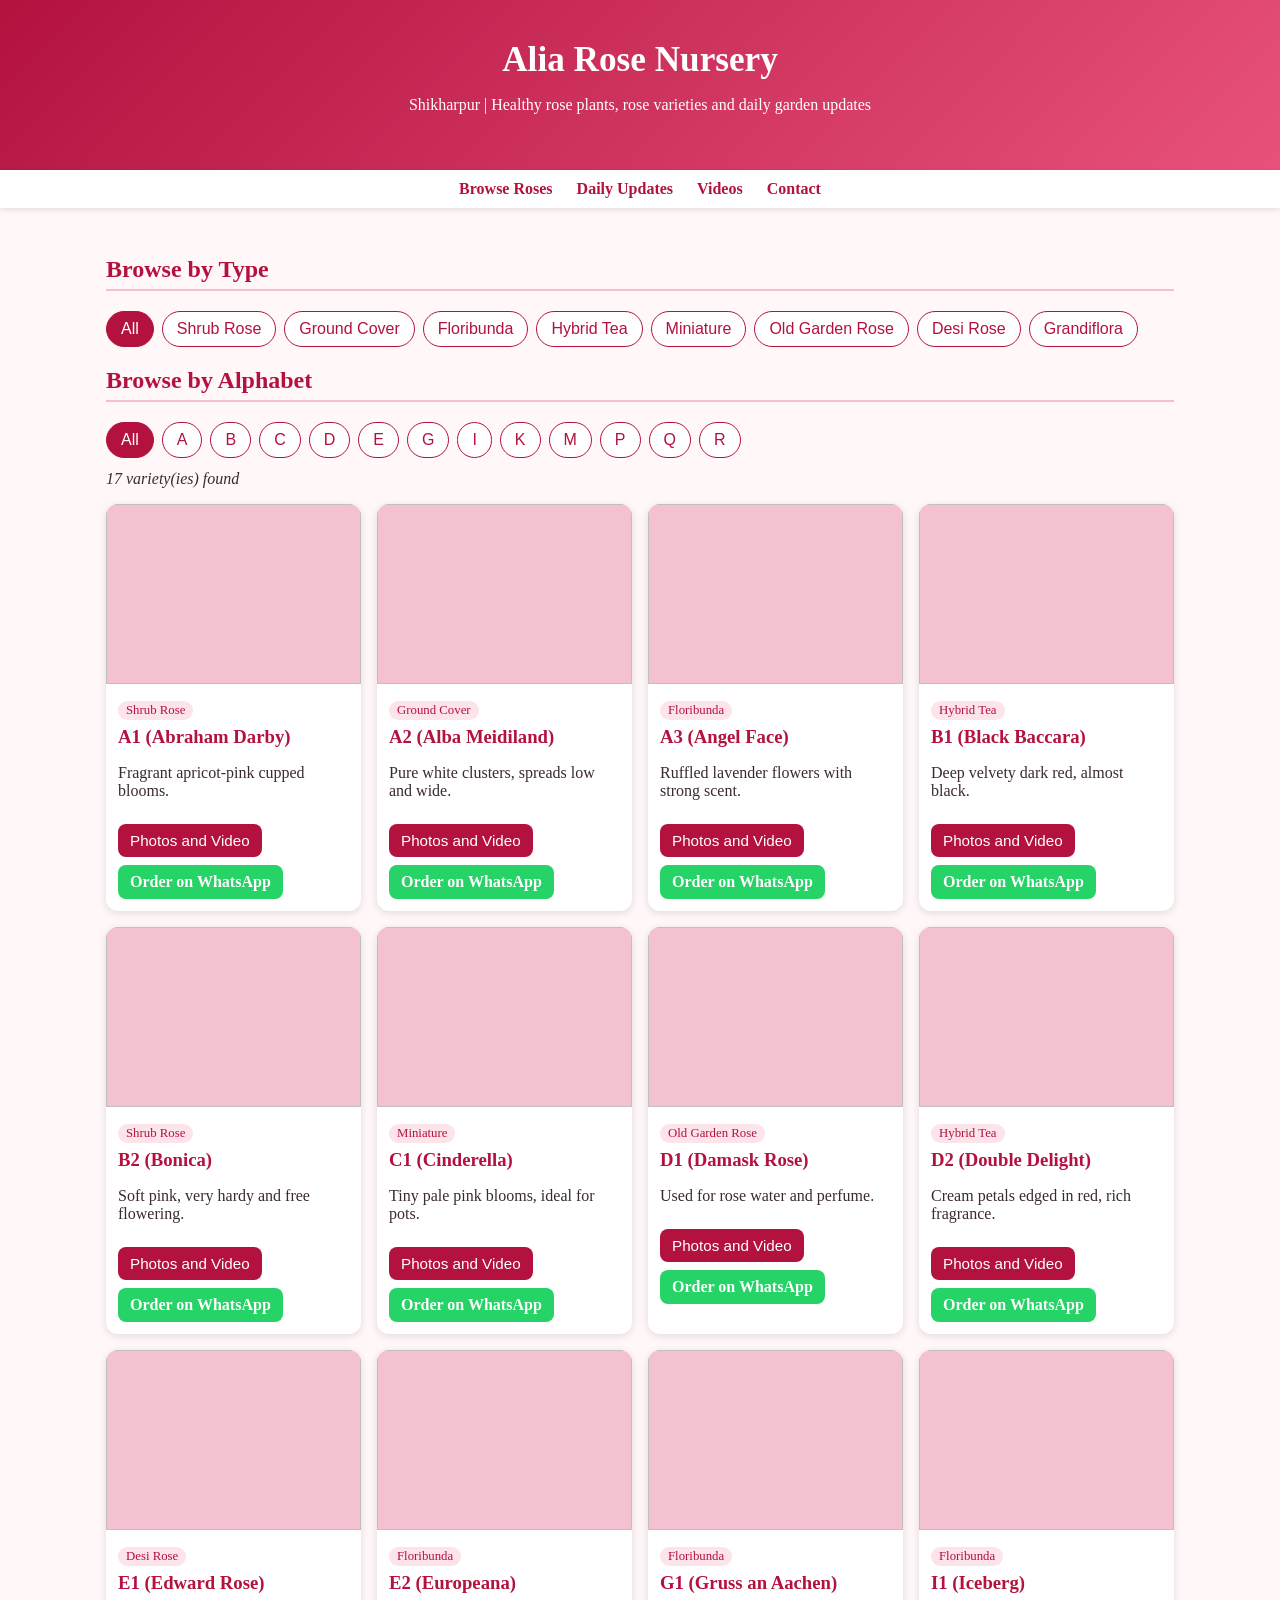
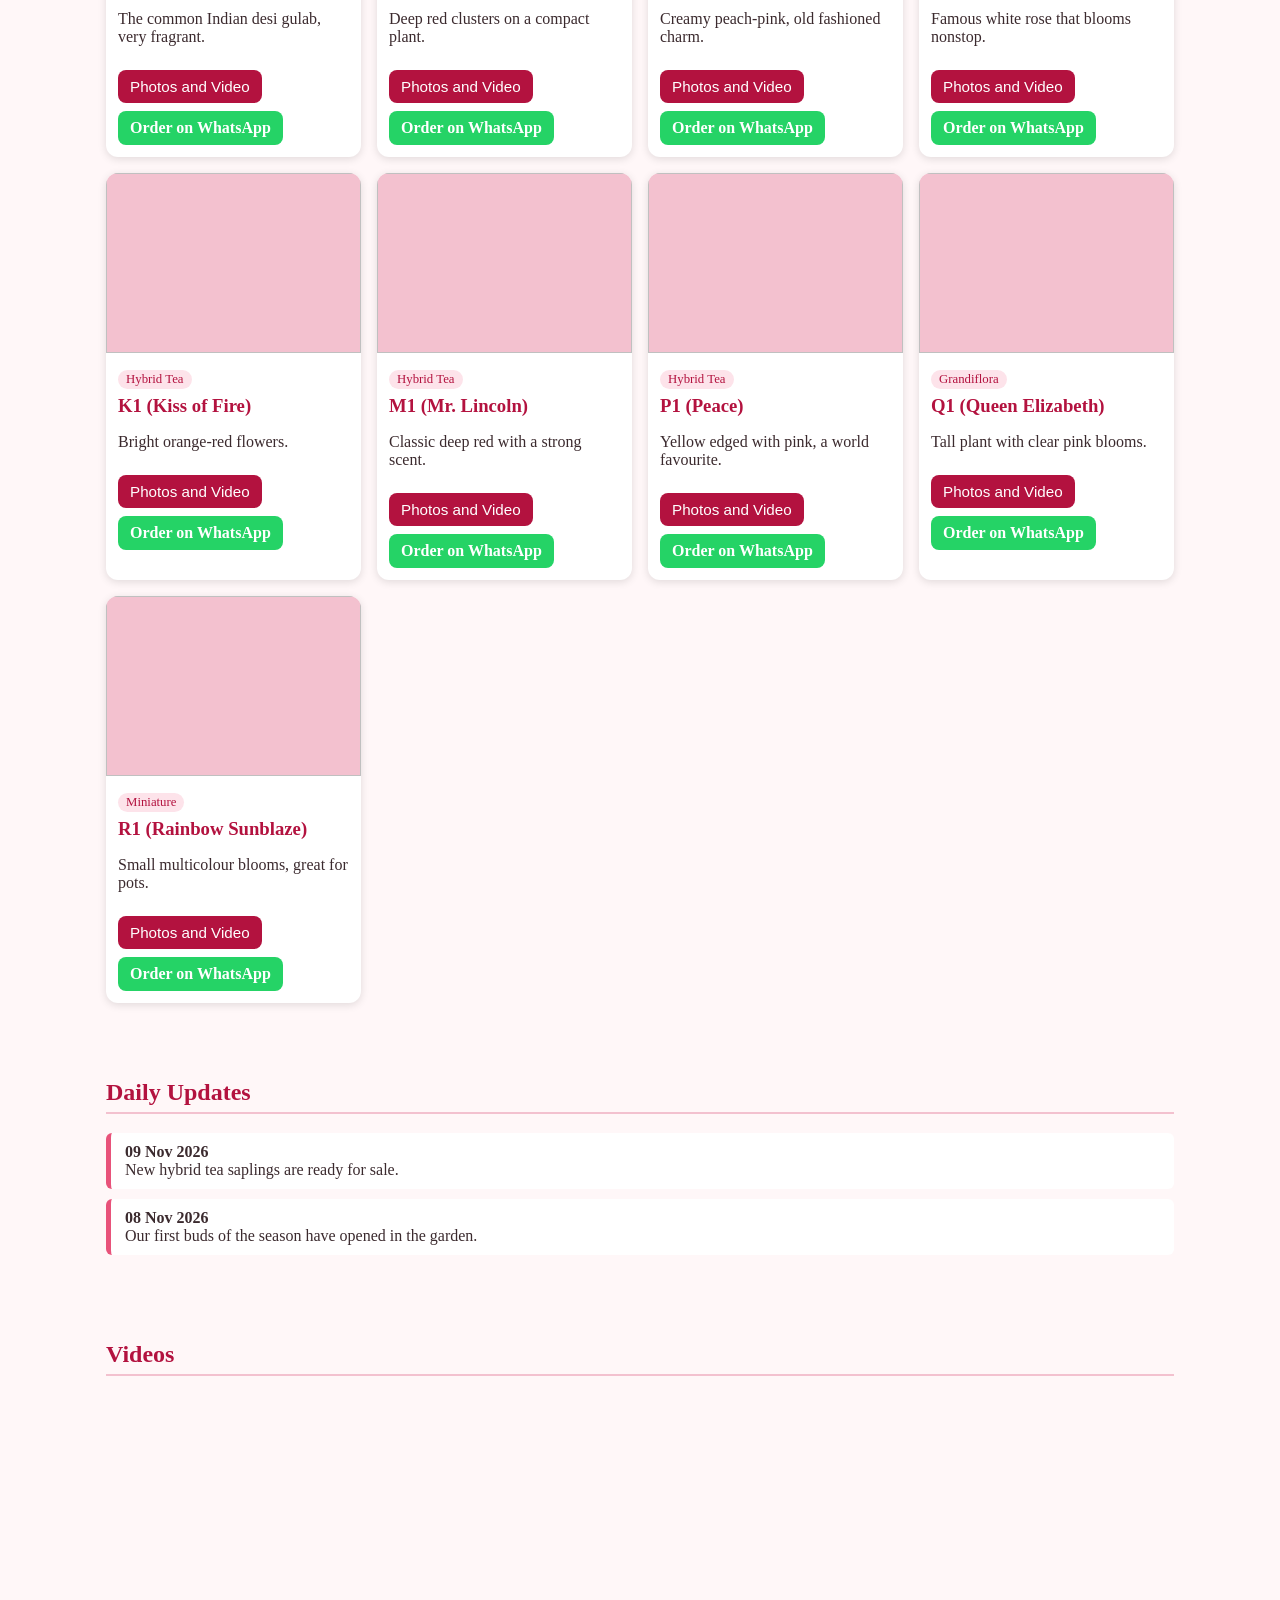
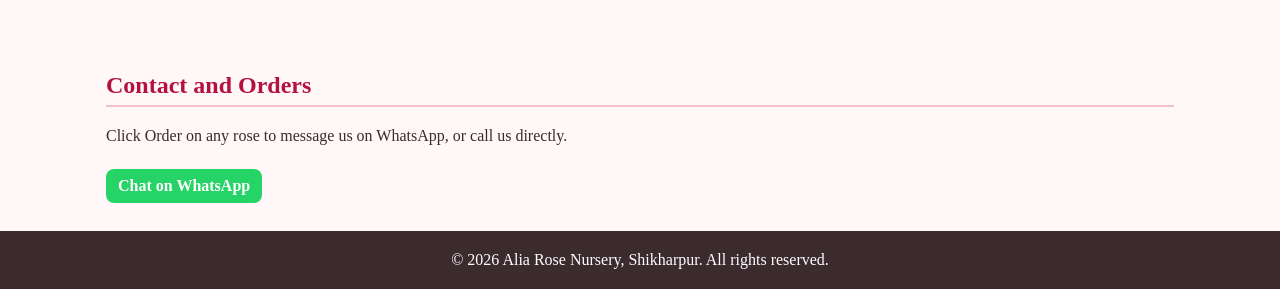
==== index.html @ a2a23c9d "Add files via upload" ====
<!DOCTYPE html>
<html lang="en">
<head>
<meta charset="UTF-8">
<meta name="viewport" content="width=device-width, initial-scale=1">
<title>Alia Rose Nursery, Shikharpur - Rose Plants</title>
<style>
  *{box-sizing:border-box}
  body{margin:0;font-family:Georgia,serif;background:#fff7f8;color:#3b2a2e}
  header{background:linear-gradient(135deg,#b3123f,#e8527a);color:#fff;text-align:center;padding:40px 16px}
  header h1{margin:0 0 8px;font-size:2.2rem}
  nav{background:#fff;position:sticky;top:0;z-index:5;box-shadow:0 2px 6px rgba(0,0,0,.1);padding:10px;text-align:center}
  nav a{margin:0 10px;color:#b3123f;text-decoration:none;font-weight:bold}
  section{max-width:1100px;margin:auto;padding:28px 16px}
  h2{color:#b3123f;border-bottom:2px solid #f3c1cf;padding-bottom:6px}
  .btns{display:flex;flex-wrap:wrap;gap:8px;margin:12px 0}
  .btns button{border:1px solid #b3123f;background:#fff;color:#b3123f;padding:8px 14px;border-radius:20px;cursor:pointer;font-size:1rem}
  .btns button.active,.btns button:hover{background:#b3123f;color:#fff}
  .grid{display:grid;grid-template-columns:repeat(auto-fill,minmax(250px,1fr));gap:16px;margin-top:16px}
  .card{background:#fff;border-radius:12px;box-shadow:0 2px 8px rgba(0,0,0,.12);overflow:hidden}
  .card img{width:100%;height:180px;object-fit:cover;background:#f3c1cf}
  .card .body{padding:12px}
  .card h3{margin:0 0 4px;color:#b3123f}
  .tag{display:inline-block;background:#fde3ea;color:#b3123f;border-radius:10px;padding:2px 8px;font-size:.8rem;margin-bottom:6px}
  .order{display:inline-block;margin-top:8px;background:#25d366;color:#fff;padding:8px 12px;border-radius:8px;text-decoration:none;font-weight:bold}
  .updates .u{background:#fff;border-left:5px solid #e8527a;padding:10px 14px;margin:10px 0;border-radius:6px}
  .videos{display:grid;grid-template-columns:repeat(auto-fill,minmax(300px,1fr));gap:16px}
  .videos iframe{width:100%;height:200px;border:0;border-radius:10px}
  footer{background:#3b2a2e;color:#fff;text-align:center;padding:20px}
  #count{margin-top:10px;font-style:italic}
  .more{display:inline-block;margin-top:8px;margin-right:6px;background:#b3123f;color:#fff;padding:8px 12px;border:0;border-radius:8px;cursor:pointer;font-size:.95rem}
  #modal{display:none;position:fixed;inset:0;background:rgba(0,0,0,.75);z-index:20;overflow:auto;padding:16px}
  #modal .box{background:#fff;max-width:800px;margin:20px auto;border-radius:12px;padding:16px;position:relative}
  #modal .close{position:absolute;top:8px;right:12px;font-size:1.8rem;cursor:pointer;color:#b3123f;border:0;background:none}
  #modal .photos{display:grid;grid-template-columns:repeat(auto-fill,minmax(180px,1fr));gap:10px;margin:10px 0}
  #modal .photos img{width:100%;height:160px;object-fit:cover;border-radius:8px}
  #modal iframe{width:100%;height:340px;border:0;border-radius:10px;margin-top:10px}
</style>
</head>
<body>

<header>
  <h1>Alia Rose Nursery</h1>
  <p>Shikharpur | Healthy rose plants, rose varieties and daily garden updates</p>
</header>

<nav>
  <a href="#browse">Browse Roses</a>
  <a href="#updates">Daily Updates</a>
  <a href="#videos">Videos</a>
  <a href="#contact">Contact</a>
</nav>

<section id="browse">
  <h2>Browse by Type</h2>
  <div class="btns" id="typeBtns"></div>
  <h2>Browse by Alphabet</h2>
  <div class="btns" id="letterBtns"></div>
  <div id="count"></div>
  <div class="grid" id="roseGrid"></div>
</section>

<section id="updates" class="updates">
  <h2>Daily Updates</h2>
  <!-- Add a new update by copying one block below and putting it on top -->
  <div class="u"><b>09 Nov 2026</b><br>New hybrid tea saplings are ready for sale.</div>
  <div class="u"><b>08 Nov 2026</b><br>Our first buds of the season have opened in the garden.</div>
</section>

<section id="videos">
  <h2>Videos</h2>
  <div class="videos">
    <!-- Replace VIDEO_ID with your YouTube video id -->
    <iframe src="https://www.youtube.com/embed/VIDEO_ID" allowfullscreen></iframe>
    <iframe src="https://www.youtube.com/embed/VIDEO_ID" allowfullscreen></iframe>
  </div>
</section>

<section id="contact">
  <h2>Contact and Orders</h2>
  <p>Click Order on any rose to message us on WhatsApp, or call us directly.</p>
  <a class="order" href="https://wa.me/916290488309">Chat on WhatsApp</a>
</section>

<div id="modal" onclick="if(event.target===this)closeModal()"><div class="box"><button class="close" onclick="closeModal()">&times;</button><div id="modalBody"></div></div></div>

<footer>&copy; 2026 Alia Rose Nursery, Shikharpur. All rights reserved.</footer>

<script>
// ====== EDIT YOUR ROSE LIST HERE ======
// name = real variety name, type = category, img = main picture link (or leave empty), info = short description
// photos = list of picture file names for that rose (optional), video = YouTube video id for that rose (optional)
// Example: photos:["double-delight-1.jpg","double-delight-2.jpg"], video:"abc123XYZ"
// Codes like A1, A2, B1 are made automatically from the first letter, in alphabetical order.
const WHATSAPP = "916290488309";
const roses = [
  {name:"Abraham Darby", type:"Shrub Rose", info:"Fragrant apricot-pink cupped blooms.", img:""},
  {name:"Alba Meidiland", type:"Ground Cover", info:"Pure white clusters, spreads low and wide.", img:""},
  {name:"Angel Face", type:"Floribunda", info:"Ruffled lavender flowers with strong scent.", img:""},
  {name:"Black Baccara", type:"Hybrid Tea", info:"Deep velvety dark red, almost black.", img:""},
  {name:"Bonica", type:"Shrub Rose", info:"Soft pink, very hardy and free flowering.", img:""},
  {name:"Cinderella", type:"Miniature", info:"Tiny pale pink blooms, ideal for pots.", img:""},
  {name:"Double Delight", type:"Hybrid Tea", info:"Cream petals edged in red, rich fragrance.", img:"", photos:["double-delight-1.jpg","double-delight-2.jpg"], video:""},
  {name:"Damask Rose", type:"Old Garden Rose", info:"Used for rose water and perfume.", img:""},
  {name:"Edward Rose", type:"Desi Rose", info:"The common Indian desi gulab, very fragrant.", img:""},
  {name:"Europeana", type:"Floribunda", info:"Deep red clusters on a compact plant.", img:""},
  {name:"Gruss an Aachen", type:"Floribunda", info:"Creamy peach-pink, old fashioned charm.", img:""},
  {name:"Iceberg", type:"Floribunda", info:"Famous white rose that blooms nonstop.", img:""},
  {name:"Kiss of Fire", type:"Hybrid Tea", info:"Bright orange-red flowers.", img:""},
  {name:"Mr. Lincoln", type:"Hybrid Tea", info:"Classic deep red with a strong scent.", img:""},
  {name:"Peace", type:"Hybrid Tea", info:"Yellow edged with pink, a world favourite.", img:""},
  {name:"Queen Elizabeth", type:"Grandiflora", info:"Tall plant with clear pink blooms.", img:""},
  {name:"Rainbow Sunblaze", type:"Miniature", info:"Small multicolour blooms, great for pots.", img:""}
  // Add your own named rose here later, for example:
  // ,{name:"Your Rose Name", type:"Hybrid Tea", info:"Our own variety.", img:""}
];
// ======================================

roses.sort((a,b)=>a.name.localeCompare(b.name));
const counter={};
roses.forEach(r=>{
  const L=r.name[0].toUpperCase();
  counter[L]=(counter[L]||0)+1;
  r.code=L+counter[L];
});

const types=["All",...new Set(roses.map(r=>r.type))];
const letters=[...new Set(roses.map(r=>r.name[0].toUpperCase()))];
let curType="All", curLetter="All";

function makeButtons(){
  const tb=document.getElementById("typeBtns");
  tb.innerHTML="";
  types.forEach(t=>{
    const b=document.createElement("button");
    b.textContent=t;
    if(t===curType) b.className="active";
    b.onclick=()=>{curType=t;curLetter="All";makeButtons();show();};
    tb.appendChild(b);
  });
  const lb=document.getElementById("letterBtns");
  lb.innerHTML="";
  ["All",...letters].forEach(l=>{
    const b=document.createElement("button");
    b.textContent=l;
    if(l===curLetter) b.className="active";
    b.onclick=()=>{curLetter=l;curType="All";makeButtons();show();};
    lb.appendChild(b);
  });
}

function show(){
  const list=roses.filter(r=>
    (curType==="All"||r.type===curType)&&
    (curLetter==="All"||r.name[0].toUpperCase()===curLetter));
  document.getElementById("count").textContent=list.length+" variety(ies) found";
  document.getElementById("roseGrid").innerHTML=list.map(r=>`
    <div class="card">
      ${r.img?`<img src="${r.img}" alt="${r.name}">`:`<img alt="">`}
      <div class="body">
        <span class="tag">${r.type}</span>
        <h3>${r.code} (${r.name})</h3>
        <p>${r.info}</p>
        <button class="more" onclick="openModal('${r.code}')">Photos and Video</button>
        <a class="order" target="_blank"
           href="https://wa.me/${WHATSAPP}?text=${encodeURIComponent("Hello, I want to buy the rose "+r.code+" ("+r.name+")")}">Order on WhatsApp</a>
      </div>
    </div>`).join("");
}

function openModal(code){
  const r=roses.find(x=>x.code===code);
  let html=`<h2>${r.code} (${r.name})</h2><p>${r.info}</p>`;
  const hasPhotos=r.photos&&r.photos.length;
  const hasVideo=r.video&&r.video.length;
  if(hasPhotos){
    html+=`<div class="photos">`+r.photos.map(p=>`<img src="${p}" alt="${r.name}">`).join("")+`</div>`;
  }
  if(hasVideo){
    html+=`<iframe src="https://www.youtube.com/embed/${r.video}" allowfullscreen></iframe>`;
  }
  if(!hasPhotos&&!hasVideo){
    html+=`<p><i>Photos and video coming soon.</i></p>`;
  }
  document.getElementById("modalBody").innerHTML=html;
  document.getElementById("modal").style.display="block";
}
function closeModal(){document.getElementById("modal").style.display="none";}

makeButtons();
show();
</script>
</body>
</html>
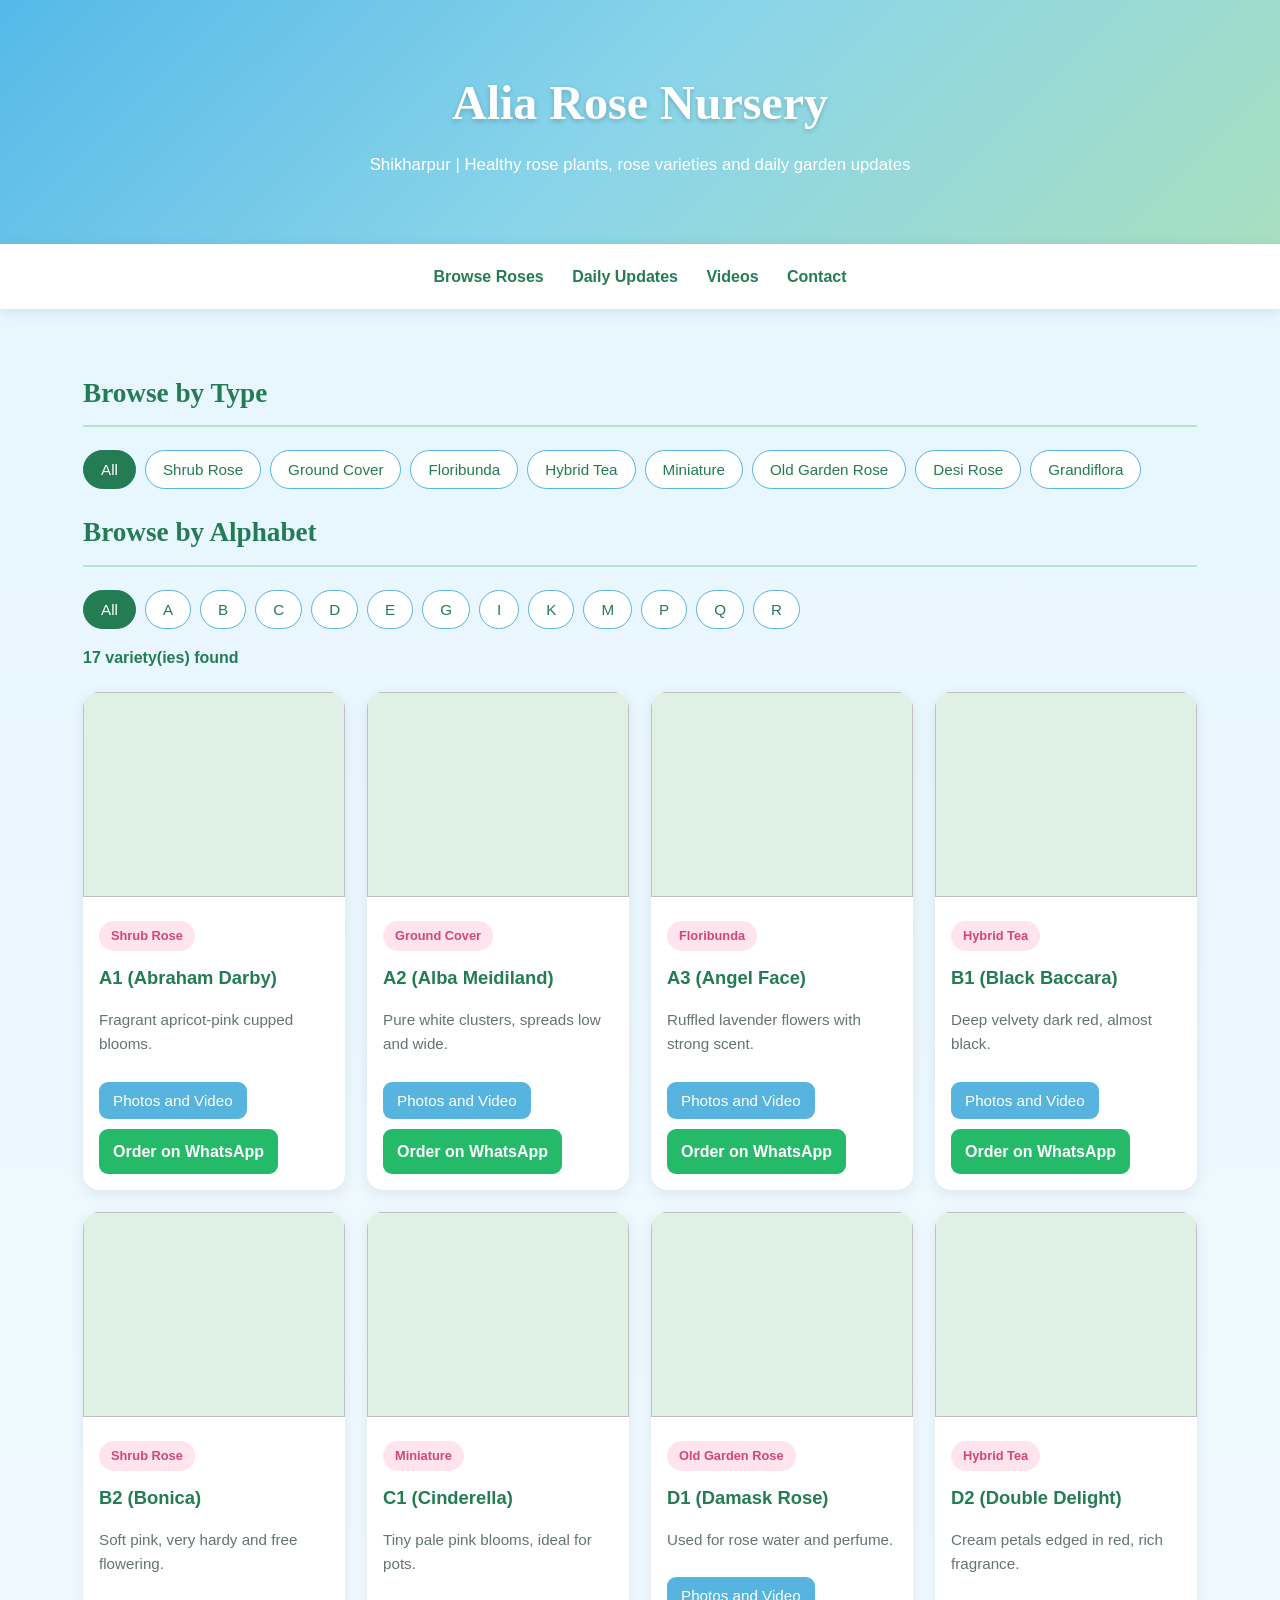
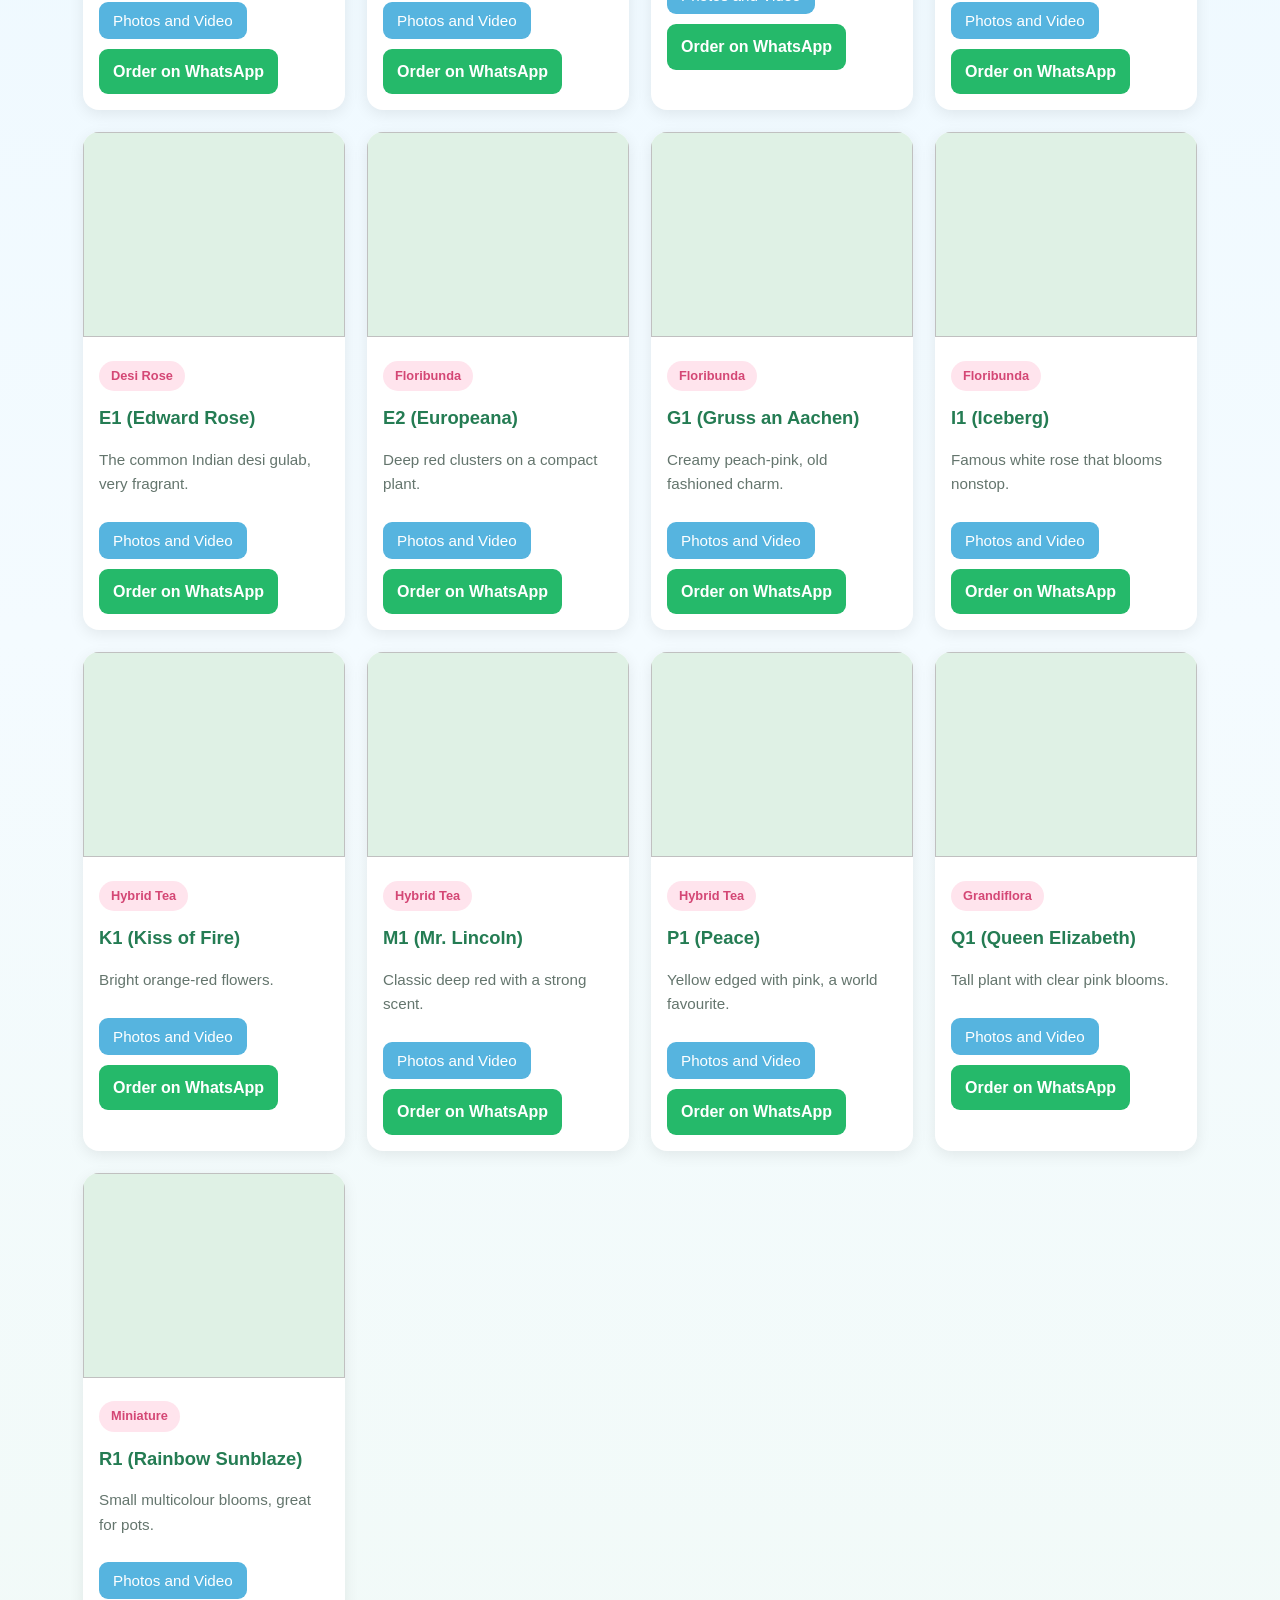
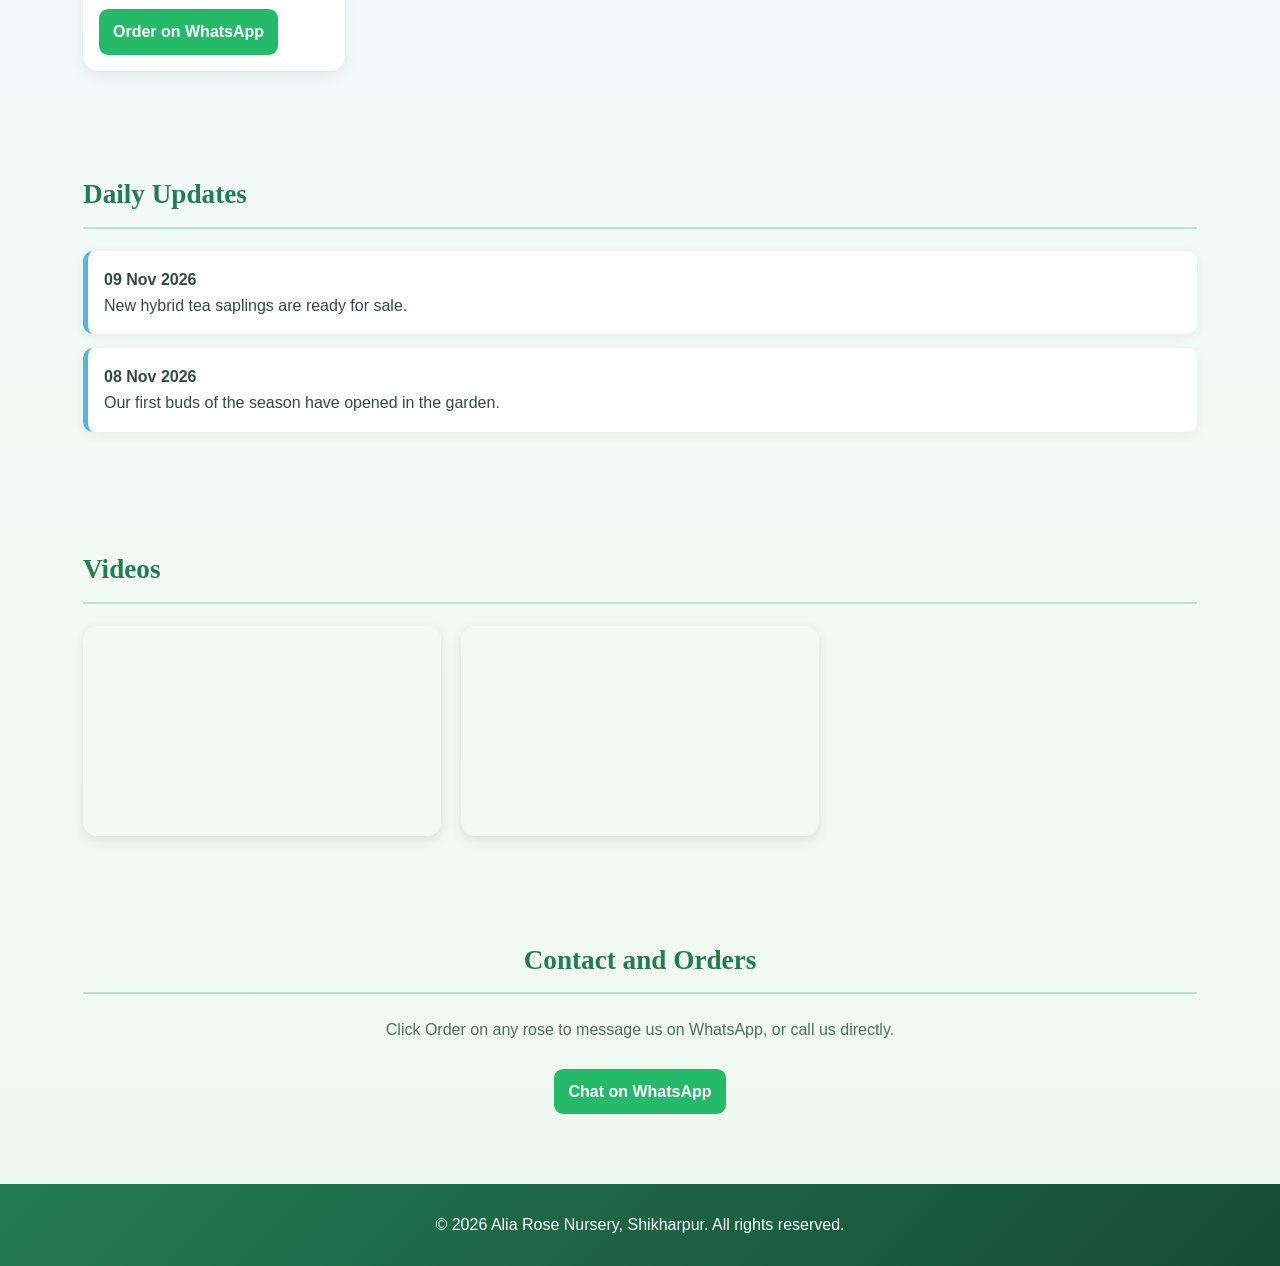
==== commit 785971d8: "Revamp CSS styles for nursery theme Updated the styling for the nursery theme with new colors, fonts" ====
--- a/index.html
+++ b/index.html
@@ -5,36 +5,365 @@
 <meta name="viewport" content="width=device-width, initial-scale=1">
 <title>Alia Rose Nursery, Shikharpur - Rose Plants</title>
 <style>
-  *{box-sizing:border-box}
-  body{margin:0;font-family:Georgia,serif;background:#fff7f8;color:#3b2a2e}
-  header{background:linear-gradient(135deg,#b3123f,#e8527a);color:#fff;text-align:center;padding:40px 16px}
-  header h1{margin:0 0 8px;font-size:2.2rem}
-  nav{background:#fff;position:sticky;top:0;z-index:5;box-shadow:0 2px 6px rgba(0,0,0,.1);padding:10px;text-align:center}
-  nav a{margin:0 10px;color:#b3123f;text-decoration:none;font-weight:bold}
-  section{max-width:1100px;margin:auto;padding:28px 16px}
-  h2{color:#b3123f;border-bottom:2px solid #f3c1cf;padding-bottom:6px}
-  .btns{display:flex;flex-wrap:wrap;gap:8px;margin:12px 0}
-  .btns button{border:1px solid #b3123f;background:#fff;color:#b3123f;padding:8px 14px;border-radius:20px;cursor:pointer;font-size:1rem}
-  .btns button.active,.btns button:hover{background:#b3123f;color:#fff}
-  .grid{display:grid;grid-template-columns:repeat(auto-fill,minmax(250px,1fr));gap:16px;margin-top:16px}
-  .card{background:#fff;border-radius:12px;box-shadow:0 2px 8px rgba(0,0,0,.12);overflow:hidden}
-  .card img{width:100%;height:180px;object-fit:cover;background:#f3c1cf}
-  .card .body{padding:12px}
-  .card h3{margin:0 0 4px;color:#b3123f}
-  .tag{display:inline-block;background:#fde3ea;color:#b3123f;border-radius:10px;padding:2px 8px;font-size:.8rem;margin-bottom:6px}
-  .order{display:inline-block;margin-top:8px;background:#25d366;color:#fff;padding:8px 12px;border-radius:8px;text-decoration:none;font-weight:bold}
-  .updates .u{background:#fff;border-left:5px solid #e8527a;padding:10px 14px;margin:10px 0;border-radius:6px}
-  .videos{display:grid;grid-template-columns:repeat(auto-fill,minmax(300px,1fr));gap:16px}
-  .videos iframe{width:100%;height:200px;border:0;border-radius:10px}
-  footer{background:#3b2a2e;color:#fff;text-align:center;padding:20px}
-  #count{margin-top:10px;font-style:italic}
-  .more{display:inline-block;margin-top:8px;margin-right:6px;background:#b3123f;color:#fff;padding:8px 12px;border:0;border-radius:8px;cursor:pointer;font-size:.95rem}
-  #modal{display:none;position:fixed;inset:0;background:rgba(0,0,0,.75);z-index:20;overflow:auto;padding:16px}
-  #modal .box{background:#fff;max-width:800px;margin:20px auto;border-radius:12px;padding:16px;position:relative}
-  #modal .close{position:absolute;top:8px;right:12px;font-size:1.8rem;cursor:pointer;color:#b3123f;border:0;background:none}
-  #modal .photos{display:grid;grid-template-columns:repeat(auto-fill,minmax(180px,1fr));gap:10px;margin:10px 0}
-  #modal .photos img{width:100%;height:160px;object-fit:cover;border-radius:8px}
-  #modal iframe{width:100%;height:340px;border:0;border-radius:10px;margin-top:10px}
+/* ===== ALIA ROSE NURSERY - PROFESSIONAL THEME ===== */
+
+* {
+  box-sizing: border-box;
+}
+
+html {
+  scroll-behavior: smooth;
+}
+
+body {
+  margin: 0;
+  font-family: 'Segoe UI', Arial, sans-serif;
+  background: linear-gradient(180deg, #e5f5ff, #f4fbff, #eff9f0);
+  color: #304b43;
+  line-height: 1.6;
+}
+
+/* HEADER */
+
+header {
+  background: linear-gradient(135deg, #55b9e8, #8bd5e9, #a8dfc0);
+  color: white;
+  text-align: center;
+  padding: 65px 16px;
+}
+
+header h1 {
+  margin: 0 0 10px;
+  font-family: Georgia, serif;
+  font-size: clamp(2rem, 5vw, 3rem);
+  text-shadow: 0 2px 5px rgba(0,0,0,.2);
+}
+
+header p {
+  font-size: 1.05rem;
+  margin: 0;
+}
+
+/* NAVIGATION */
+
+nav {
+  background: rgba(255,255,255,.97);
+  position: sticky;
+  top: 0;
+  z-index: 5;
+  padding: 15px 10px;
+  text-align: center;
+  box-shadow: 0 3px 12px rgba(0,0,0,.09);
+}
+
+nav a {
+  display: inline-block;
+  margin: 5px 12px;
+  color: #247c53;
+  text-decoration: none;
+  font-weight: bold;
+  transition: .3s;
+}
+
+nav a:hover {
+  color: #e75480;
+}
+
+/* SECTIONS */
+
+section {
+  max-width: 1150px;
+  margin: auto;
+  padding: 40px 18px;
+}
+
+h2 {
+  color: #247c53;
+  font-family: Georgia, serif;
+  font-size: 1.7rem;
+  border-bottom: 2px solid #b8e4ca;
+  padding-bottom: 10px;
+}
+
+/* FILTER BUTTONS */
+
+.btns {
+  display: flex;
+  flex-wrap: wrap;
+  gap: 9px;
+  margin: 16px 0;
+}
+
+.btns button {
+  border: 1px solid #56b4df;
+  background: white;
+  color: #247c53;
+  padding: 10px 17px;
+  border-radius: 25px;
+  cursor: pointer;
+  font-size: .95rem;
+  transition: .25s;
+}
+
+.btns button.active,
+.btns button:hover {
+  background: #247c53;
+  color: white;
+  border-color: #247c53;
+}
+
+/* ROSE GRID */
+
+.grid {
+  display: grid;
+  grid-template-columns: repeat(
+    auto-fill,
+    minmax(250px, 1fr)
+  );
+  gap: 22px;
+  margin-top: 22px;
+}
+
+/* ROSE CARDS */
+
+.card {
+  background: white;
+  border-radius: 16px;
+  overflow: hidden;
+  box-shadow: 0 4px 15px rgba(0,0,0,.08);
+  transition: transform .3s, box-shadow .3s;
+}
+
+.card:hover {
+  transform: translateY(-6px);
+  box-shadow: 0 10px 25px rgba(0,0,0,.14);
+}
+
+.card img {
+  width: 100%;
+  height: 205px;
+  object-fit: cover;
+  background: #dff1e5;
+}
+
+.card .body {
+  padding: 16px;
+}
+
+.card h3 {
+  color: #247c53;
+  margin: 5px 0;
+  font-size: 1.15rem;
+}
+
+.card p {
+  color: #64756d;
+  font-size: .95rem;
+}
+
+/* CATEGORY TAG */
+
+.tag {
+  display: inline-block;
+  background: #ffe4ed;
+  color: #d44775;
+  border-radius: 20px;
+  padding: 5px 12px;
+  font-size: .8rem;
+  margin-bottom: 7px;
+  font-weight: bold;
+}
+
+/* BUTTONS */
+
+.order {
+  display: inline-block;
+  margin-top: 10px;
+  background: #25b96a;
+  color: white;
+  padding: 10px 14px;
+  border-radius: 9px;
+  text-decoration: none;
+  font-weight: bold;
+  transition: .3s;
+}
+
+.order:hover {
+  background: #168c4c;
+  transform: translateY(-2px);
+}
+
+.more {
+  display: inline-block;
+  margin-top: 10px;
+  margin-right: 5px;
+  background: #56b4df;
+  color: white;
+  padding: 10px 14px;
+  border: 0;
+  border-radius: 9px;
+  cursor: pointer;
+  font-size: .95rem;
+  transition: .3s;
+}
+
+.more:hover {
+  background: #2585ae;
+}
+
+/* DAILY UPDATES */
+
+.updates .u {
+  background: white;
+  border-left: 5px solid #56b4df;
+  padding: 16px;
+  margin: 14px 0;
+  border-radius: 10px;
+  box-shadow: 0 3px 12px rgba(0,0,0,.06);
+}
+
+/* VIDEOS */
+
+.videos {
+  display: grid;
+  grid-template-columns: repeat(
+    auto-fill,
+    minmax(280px, 1fr)
+  );
+  gap: 20px;
+}
+
+.videos iframe {
+  width: 100%;
+  height: 210px;
+  border: 0;
+  border-radius: 14px;
+  box-shadow: 0 4px 12px rgba(0,0,0,.1);
+}
+
+/* CONTACT */
+
+#contact {
+  text-align: center;
+}
+
+#contact p {
+  color: #526b60;
+}
+
+/* FOOTER */
+
+footer {
+  background: linear-gradient(135deg, #247c53, #164b36);
+  color: white;
+  text-align: center;
+  padding: 28px 15px;
+  margin-top: 30px;
+}
+
+/* COUNT */
+
+#count {
+  margin-top: 15px;
+  color: #247c53;
+  font-weight: bold;
+}
+
+/* PHOTO MODAL */
+
+#modal {
+  display: none;
+  position: fixed;
+  inset: 0;
+  background: rgba(15,40,35,.78);
+  z-index: 20;
+  overflow: auto;
+  padding: 16px;
+}
+
+#modal .box {
+  background: white;
+  max-width: 800px;
+  margin: 30px auto;
+  border-radius: 16px;
+  padding: 22px;
+  position: relative;
+}
+
+#modal .close {
+  position: absolute;
+  top: 8px;
+  right: 14px;
+  font-size: 2rem;
+  cursor: pointer;
+  color: #e75480;
+  border: 0;
+  background: none;
+}
+
+#modal .photos {
+  display: grid;
+  grid-template-columns: repeat(
+    auto-fill,
+    minmax(180px, 1fr)
+  );
+  gap: 12px;
+  margin: 15px 0;
+}
+
+#modal .photos img {
+  width: 100%;
+  height: 170px;
+  object-fit: cover;
+  border-radius: 12px;
+}
+
+#modal iframe {
+  width: 100%;
+  height: 340px;
+  border: 0;
+  border-radius: 12px;
+  margin-top: 12px;
+}
+
+/* MOBILE RESPONSIVE */
+
+@media (max-width: 600px) {
+
+  header {
+    padding: 45px 14px;
+  }
+
+  nav a {
+    margin: 5px 7px;
+    font-size: .9rem;
+  }
+
+  section {
+    padding: 28px 13px;
+  }
+
+  .grid {
+    grid-template-columns: 1fr;
+  }
+
+  .videos {
+    grid-template-columns: 1fr;
+  }
+
+  .card img {
+    height: 220px;
+  }
+
+}
+
+/* ACCESSIBILITY */
+
+button:focus-visible,
+a:focus-visible {
+  outline: 3px solid #e75480;
+  outline-offset: 3px;
+}
 </style>
 </head>
 <body>
@@ -191,4 +520,4 @@
 show();
 </script>
 </body>
-</html>+</html>
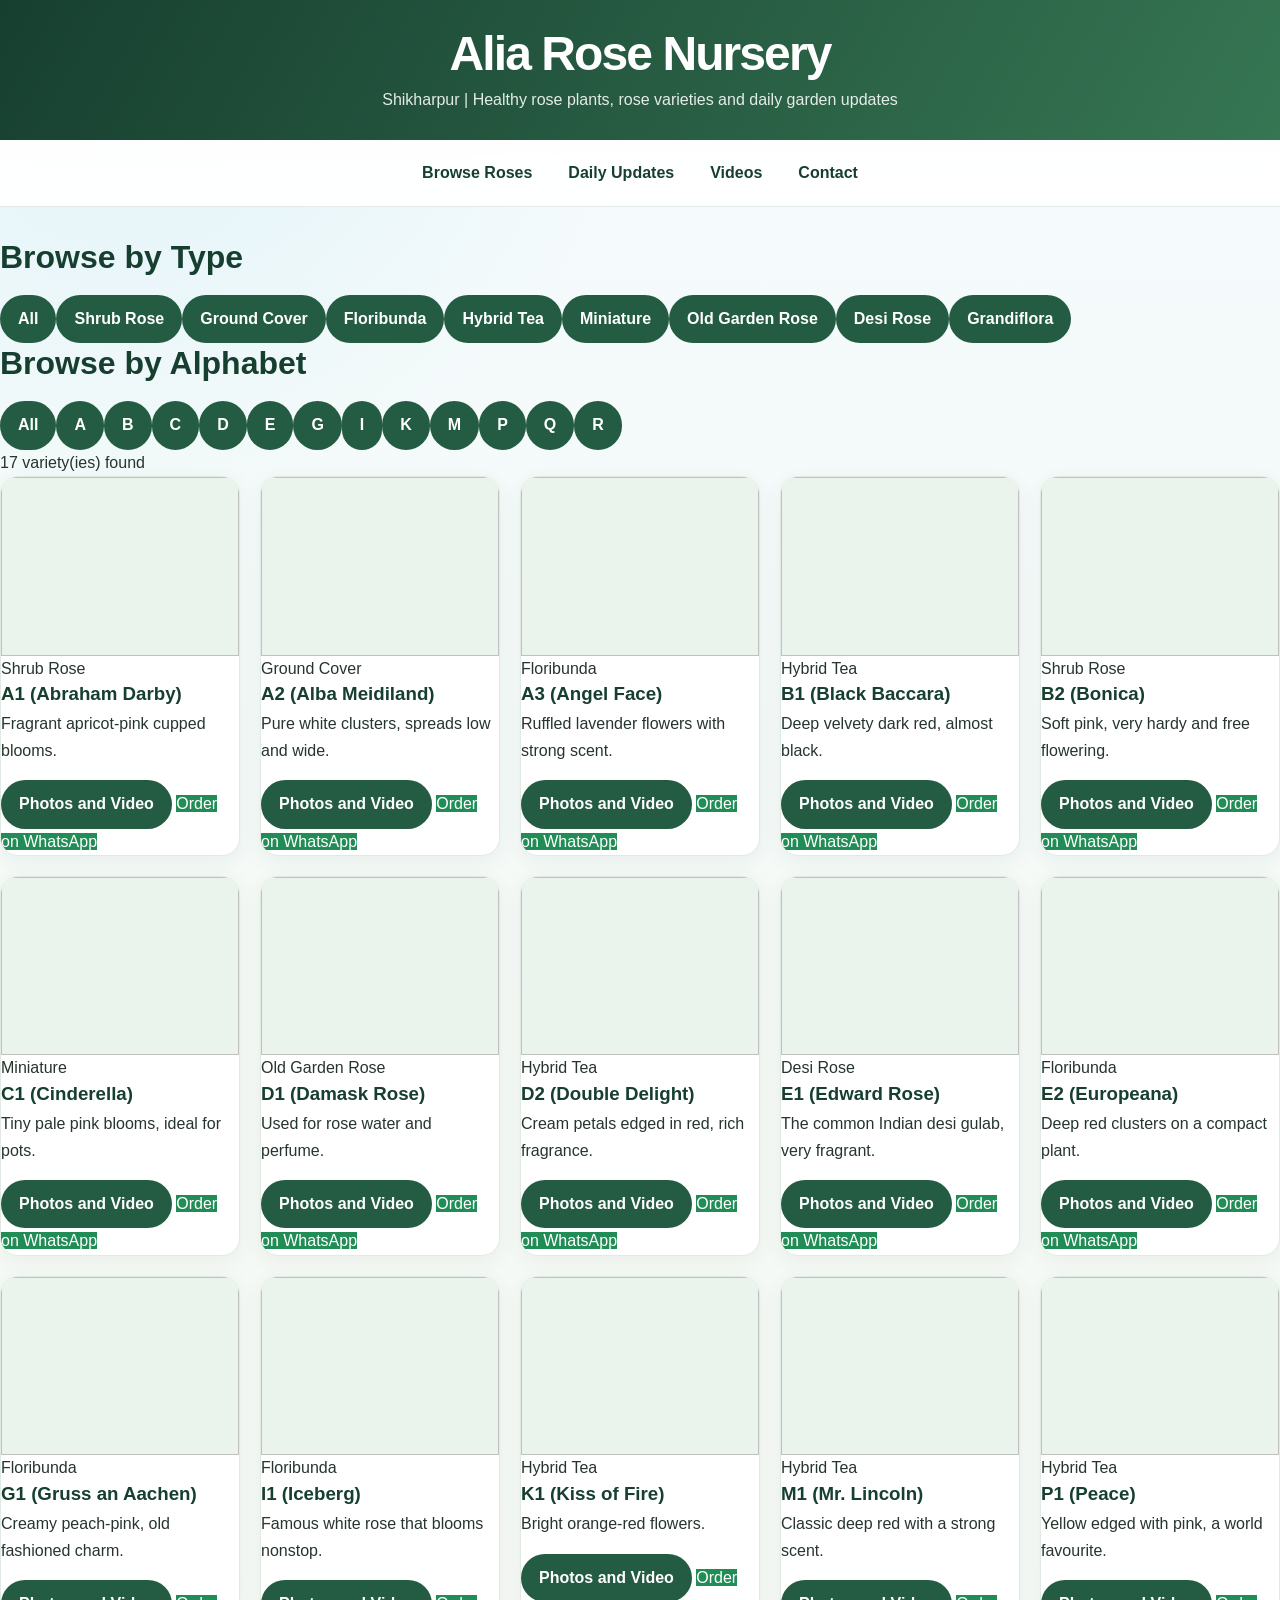
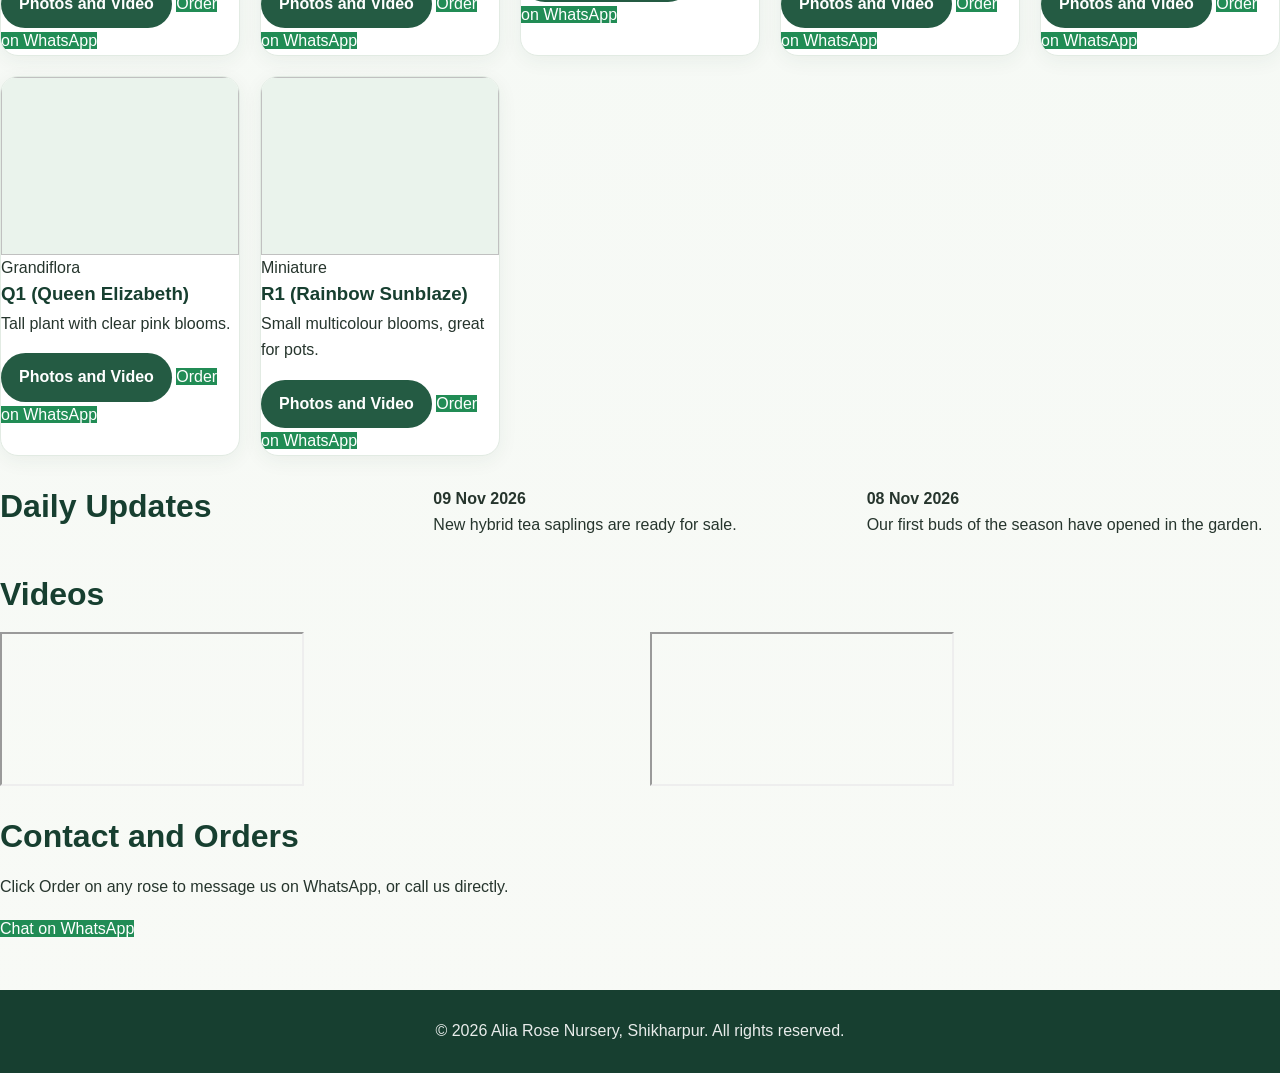
==== commit 26d4569f: "Refactor CSS styles and improve layout structure" ====
--- a/index.html
+++ b/index.html
@@ -5,7 +5,26 @@
 <meta name="viewport" content="width=device-width, initial-scale=1">
 <title>Alia Rose Nursery, Shikharpur - Rose Plants</title>
 <style>
-/* ===== ALIA ROSE NURSERY - PROFESSIONAL THEME ===== */
+  /* Alia Rose Nursery — professional garden-inspired stylesheet
+   Save this file as: style.css
+   Keep it in the same GitHub folder as index.html.
+*/
+
+:root {
+  --green: #245b43;
+  --green-dark: #173f30;
+  --green-soft: #eaf3ec;
+  --rose: #c94f70;
+  --rose-dark: #a93658;
+  --sky: #eaf6fb;
+  --ink: #26352d;
+  --muted: #68766e;
+  --paper: #ffffff;
+  --page: #f5f9f5;
+  --line: #e2ebe3;
+  --shadow: 0 12px 32px rgba(28, 64, 43, .10);
+  --radius: 18px;
+}
 
 * {
   box-sizing: border-box;
@@ -17,352 +36,366 @@
 
 body {
   margin: 0;
-  font-family: 'Segoe UI', Arial, sans-serif;
-  background: linear-gradient(180deg, #e5f5ff, #f4fbff, #eff9f0);
-  color: #304b43;
-  line-height: 1.6;
-}
-
-/* HEADER */
+  color: var(--ink);
+  background:
+    radial-gradient(circle at 10% 0%, rgba(215, 239, 247, .75), transparent 32rem),
+    linear-gradient(180deg, #f4fbfd 0%, var(--page) 42%, #f8faf6 100%);
+  font-family: Inter, "Segoe UI", Roboto, Arial, sans-serif;
+  line-height: 1.65;
+}
+
+img, video {
+  display: block;
+  max-width: 100%;
+}
+
+img {
+  height: auto;
+}
+
+a {
+  color: var(--green);
+  text-decoration: none;
+}
+
+a:hover {
+  color: var(--rose-dark);
+}
+
+button, input, select, textarea {
+  font: inherit;
+}
+
+button, .button, .btn {
+  cursor: pointer;
+  transition: transform .2s ease, box-shadow .2s ease, background .2s ease;
+}
+
+button:hover, .button:hover, .btn:hover {
+  transform: translateY(-2px);
+}
+
+header, .site-header, nav {
+  position: relative;
+  z-index: 5;
+}
+
+header, .site-header {
+  color: white;
+  background: linear-gradient(120deg, var(--green-dark), #367653);
+  box-shadow: 0 5px 22px rgba(20, 55, 36, .15);
+}
 
 header {
-  background: linear-gradient(135deg, #55b9e8, #8bd5e9, #a8dfc0);
-  color: white;
+  padding: 26px 5%;
   text-align: center;
-  padding: 65px 16px;
-}
-
-header h1 {
-  margin: 0 0 10px;
-  font-family: Georgia, serif;
-  font-size: clamp(2rem, 5vw, 3rem);
-  text-shadow: 0 2px 5px rgba(0,0,0,.2);
-}
-
-header p {
-  font-size: 1.05rem;
-  margin: 0;
-}
-
-/* NAVIGATION */
+}
+
+header h1, .site-header h1 {
+  margin: 0 0 6px;
+  color: white;
+  font-size: clamp(1.8rem, 4vw, 3rem);
+  line-height: 1.15;
+  letter-spacing: -.04em;
+}
+
+header p, .site-header p {
+  margin: 5px 0 0;
+  color: rgba(255,255,255,.88);
+}
 
 nav {
-  background: rgba(255,255,255,.97);
-  position: sticky;
-  top: 0;
-  z-index: 5;
-  padding: 15px 10px;
-  text-align: center;
-  box-shadow: 0 3px 12px rgba(0,0,0,.09);
-}
-
-nav a {
-  display: inline-block;
-  margin: 5px 12px;
-  color: #247c53;
-  text-decoration: none;
-  font-weight: bold;
-  transition: .3s;
-}
-
-nav a:hover {
-  color: #e75480;
-}
-
-/* SECTIONS */
-
-section {
-  max-width: 1150px;
-  margin: auto;
-  padding: 40px 18px;
-}
-
-h2 {
-  color: #247c53;
-  font-family: Georgia, serif;
-  font-size: 1.7rem;
-  border-bottom: 2px solid #b8e4ca;
-  padding-bottom: 10px;
-}
-
-/* FILTER BUTTONS */
-
-.btns {
   display: flex;
   flex-wrap: wrap;
+  justify-content: center;
+  gap: 8px;
+  padding: 12px 16px;
+  background: rgba(255,255,255,.96);
+  border-bottom: 1px solid var(--line);
+}
+
+nav a {
+  padding: 8px 14px;
+  border-radius: 999px;
+  color: var(--green-dark);
+  font-weight: 650;
+}
+
+nav a:hover, nav a.active {
+  color: white;
+  background: var(--green);
+}
+
+main, .container, .content {
+  width: min(1160px, 92%);
+  margin: 32px auto;
+}
+
+section {
+  margin: 30px 0;
+}
+
+h2, h3 {
+  color: var(--green-dark);
+  line-height: 1.25;
+}
+
+h2 {
+  margin: 0 0 18px;
+  font-size: clamp(1.45rem, 3vw, 2rem);
+}
+
+h3 {
+  margin: 0 0 10px;
+}
+
+p {
+  margin-top: 0;
+}
+
+.hero {
+  padding: clamp(28px, 6vw, 64px) 24px;
+  border: 1px solid rgba(255,255,255,.8);
+  border-radius: 26px;
+  background:
+    linear-gradient(110deg, rgba(20, 64, 43, .84), rgba(35, 93, 64, .62)),
+    url("https://images.unsplash.com/photo-1494972308805-463bc619d34e?auto=format&fit=crop&w=1800&q=85") center/cover;
+  color: white;
+  text-align: center;
+  box-shadow: var(--shadow);
+}
+
+.hero h1, .hero h2, .hero h3 {
+  color: white;
+}
+
+.hero p {
+  max-width: 700px;
+  margin: 10px auto 22px;
+  color: rgba(255,255,255,.94);
+}
+
+.card, .rose-card, .product-card, .update-card, .video-card {
+  overflow: hidden;
+  border: 1px solid var(--line);
+  border-radius: var(--radius);
+  background: var(--paper);
+  box-shadow: 0 5px 20px rgba(31, 65, 43, .06);
+  transition: transform .22s ease, box-shadow .22s ease;
+}
+
+.card:hover, .rose-card:hover, .product-card:hover,
+.update-card:hover, .video-card:hover {
+  transform: translateY(-4px);
+  box-shadow: var(--shadow);
+}
+
+.grid, .rose-grid, .products, .updates, .videos {
+  display: grid;
+  grid-template-columns: repeat(auto-fit, minmax(min(100%, 225px), 1fr));
+  gap: 20px;
+}
+
+.card img, .rose-card img, .product-card img,
+.update-card img, .video-card img {
+  width: 100%;
+  aspect-ratio: 4 / 3;
+  object-fit: cover;
+  background: var(--green-soft);
+}
+
+.card-content, .rose-info, .product-info, .update-content {
+  padding: 16px;
+}
+
+.card h3, .rose-card h3, .product-card h3 {
+  margin-bottom: 6px;
+}
+
+.price, .rose-price {
+  color: var(--rose-dark);
+  font-weight: 750;
+}
+
+.filters, .filter-buttons, .alphabet-filter, .category-filter {
+  display: flex;
+  flex-wrap: wrap;
+  justify-content: center;
   gap: 9px;
-  margin: 16px 0;
-}
-
-.btns button {
-  border: 1px solid #56b4df;
+  margin: 18px 0 24px;
+}
+
+.filters button, .filter-buttons button,
+.alphabet-filter button, .category-filter button {
+  padding: 8px 14px;
+  border: 1px solid #d7e5d9;
+  border-radius: 999px;
+  color: var(--green-dark);
   background: white;
-  color: #247c53;
-  padding: 10px 17px;
-  border-radius: 25px;
-  cursor: pointer;
-  font-size: .95rem;
-  transition: .25s;
-}
-
-.btns button.active,
-.btns button:hover {
-  background: #247c53;
-  color: white;
-  border-color: #247c53;
-}
-
-/* ROSE GRID */
-
-.grid {
-  display: grid;
-  grid-template-columns: repeat(
-    auto-fill,
-    minmax(250px, 1fr)
-  );
-  gap: 22px;
-  margin-top: 22px;
-}
-
-/* ROSE CARDS */
-
-.card {
+  font-weight: 650;
+}
+
+.filters button:hover, .filters button.active,
+.filter-buttons button.active, .alphabet-filter button.active,
+.category-filter button.active {
+  border-color: var(--green);
+  color: white;
+  background: var(--green);
+}
+
+button, .button, .btn, a.button, a.btn {
+  display: inline-flex;
+  align-items: center;
+  justify-content: center;
+  gap: 8px;
+  padding: 11px 18px;
+  border: 0;
+  border-radius: 999px;
+  color: white;
+  background: var(--green);
+  font-weight: 700;
+  text-align: center;
+}
+
+button.secondary, .button.secondary, .btn.secondary {
+  color: var(--green-dark);
+  background: var(--green-soft);
+}
+
+button.whatsapp, .whatsapp, a[href*="wa.me"] {
+  color: white;
+  background: #218c55;
+}
+
+input, select, textarea {
+  width: 100%;
+  padding: 12px 14px;
+  border: 1px solid #d7e2d9;
+  border-radius: 12px;
+  color: var(--ink);
   background: white;
-  border-radius: 16px;
-  overflow: hidden;
-  box-shadow: 0 4px 15px rgba(0,0,0,.08);
-  transition: transform .3s, box-shadow .3s;
-}
-
-.card:hover {
-  transform: translateY(-6px);
-  box-shadow: 0 10px 25px rgba(0,0,0,.14);
-}
-
-.card img {
-  width: 100%;
-  height: 205px;
-  object-fit: cover;
-  background: #dff1e5;
-}
-
-.card .body {
-  padding: 16px;
-}
-
-.card h3 {
-  color: #247c53;
-  margin: 5px 0;
-  font-size: 1.15rem;
-}
-
-.card p {
-  color: #64756d;
-  font-size: .95rem;
-}
-
-/* CATEGORY TAG */
-
-.tag {
-  display: inline-block;
-  background: #ffe4ed;
-  color: #d44775;
-  border-radius: 20px;
-  padding: 5px 12px;
-  font-size: .8rem;
-  margin-bottom: 7px;
-  font-weight: bold;
-}
-
-/* BUTTONS */
-
-.order {
-  display: inline-block;
-  margin-top: 10px;
-  background: #25b96a;
-  color: white;
-  padding: 10px 14px;
-  border-radius: 9px;
-  text-decoration: none;
-  font-weight: bold;
-  transition: .3s;
-}
-
-.order:hover {
-  background: #168c4c;
-  transform: translateY(-2px);
-}
-
-.more {
-  display: inline-block;
-  margin-top: 10px;
-  margin-right: 5px;
-  background: #56b4df;
-  color: white;
-  padding: 10px 14px;
-  border: 0;
-  border-radius: 9px;
-  cursor: pointer;
-  font-size: .95rem;
-  transition: .3s;
-}
-
-.more:hover {
-  background: #2585ae;
-}
-
-/* DAILY UPDATES */
-
-.updates .u {
-  background: white;
-  border-left: 5px solid #56b4df;
-  padding: 16px;
-  margin: 14px 0;
-  border-radius: 10px;
-  box-shadow: 0 3px 12px rgba(0,0,0,.06);
-}
-
-/* VIDEOS */
-
-.videos {
-  display: grid;
-  grid-template-columns: repeat(
-    auto-fill,
-    minmax(280px, 1fr)
-  );
-  gap: 20px;
-}
-
-.videos iframe {
-  width: 100%;
-  height: 210px;
-  border: 0;
-  border-radius: 14px;
-  box-shadow: 0 4px 12px rgba(0,0,0,.1);
-}
-
-/* CONTACT */
-
-#contact {
-  text-align: center;
-}
-
-#contact p {
-  color: #526b60;
-}
-
-/* FOOTER */
-
-footer {
-  background: linear-gradient(135deg, #247c53, #164b36);
-  color: white;
-  text-align: center;
-  padding: 28px 15px;
-  margin-top: 30px;
-}
-
-/* COUNT */
-
-#count {
-  margin-top: 15px;
-  color: #247c53;
-  font-weight: bold;
-}
-
-/* PHOTO MODAL */
-
-#modal {
-  display: none;
+  outline: none;
+}
+
+input:focus, select:focus, textarea:focus {
+  border-color: #6b9c7b;
+  box-shadow: 0 0 0 3px rgba(74, 139, 91, .13);
+}
+
+.modal, .lightbox, .popup {
   position: fixed;
   inset: 0;
-  background: rgba(15,40,35,.78);
   z-index: 20;
+  display: none;
+  align-items: center;
+  justify-content: center;
+  padding: 18px;
+  background: rgba(13, 30, 21, .78);
+}
+
+.modal.show, .lightbox.show, .popup.show,
+.modal.active, .lightbox.active, .popup.active {
+  display: flex;
+}
+
+.modal-content, .lightbox-content, .popup-content {
+  position: relative;
+  width: min(900px, 100%);
+  max-height: 90vh;
   overflow: auto;
-  padding: 16px;
-}
-
-#modal .box {
+  padding: 20px;
+  border-radius: 20px;
   background: white;
-  max-width: 800px;
-  margin: 30px auto;
-  border-radius: 16px;
-  padding: 22px;
-  position: relative;
-}
-
-#modal .close {
+}
+
+.modal-content img, .lightbox-content img,
+.modal-content video, .lightbox-content video {
+  max-height: 70vh;
+  margin: 0 auto;
+  object-fit: contain;
+}
+
+.close, .modal-close {
   position: absolute;
-  top: 8px;
-  right: 14px;
-  font-size: 2rem;
-  cursor: pointer;
-  color: #e75480;
+  top: 10px;
+  right: 12px;
+  z-index: 2;
+  width: 40px;
+  height: 40px;
+  padding: 0;
+  border-radius: 50%;
+  color: white;
+  background: var(--rose-dark);
+  font-size: 1.35rem;
+}
+
+footer, .site-footer {
+  margin-top: 48px;
+  padding: 28px 5%;
+  color: rgba(255,255,255,.9);
+  background: var(--green-dark);
+  text-align: center;
+}
+
+footer h2, footer h3, .site-footer h2, .site-footer h3 {
+  color: white;
+}
+
+footer a, .site-footer a {
+  color: #d8f0df;
+}
+
+hr {
+  height: 1px;
   border: 0;
-  background: none;
-}
-
-#modal .photos {
-  display: grid;
-  grid-template-columns: repeat(
-    auto-fill,
-    minmax(180px, 1fr)
-  );
-  gap: 12px;
-  margin: 15px 0;
-}
-
-#modal .photos img {
-  width: 100%;
-  height: 170px;
-  object-fit: cover;
-  border-radius: 12px;
-}
-
-#modal iframe {
-  width: 100%;
-  height: 340px;
-  border: 0;
-  border-radius: 12px;
-  margin-top: 12px;
-}
-
-/* MOBILE RESPONSIVE */
-
-@media (max-width: 600px) {
-
-  header {
-    padding: 45px 14px;
+  background: var(--line);
+}
+
+@media (max-width: 650px) {
+  header, .site-header {
+    padding: 22px 4%;
+  }
+
+  nav {
+    gap: 5px;
+    padding: 10px 8px;
   }
 
   nav a {
-    margin: 5px 7px;
-    font-size: .9rem;
-  }
-
-  section {
-    padding: 28px 13px;
-  }
-
-  .grid {
+    padding: 7px 10px;
+    font-size: .92rem;
+  }
+
+  main, .container, .content {
+    width: min(94%, 560px);
+    margin: 22px auto;
+  }
+
+  .grid, .rose-grid, .products, .updates, .videos {
+    grid-template-columns: repeat(2, minmax(0, 1fr));
+    gap: 12px;
+  }
+
+  .card-content, .rose-info, .product-info, .update-content {
+    padding: 12px;
+  }
+
+  button, .button, .btn {
+    padding: 10px 14px;
+  }
+}
+
+@media (max-width: 390px) {
+  .grid, .rose-grid, .products, .updates, .videos {
     grid-template-columns: 1fr;
   }
-
-  .videos {
-    grid-template-columns: 1fr;
-  }
-
-  .card img {
-    height: 220px;
-  }
-
-}
-
-/* ACCESSIBILITY */
-
-button:focus-visible,
-a:focus-visible {
-  outline: 3px solid #e75480;
-  outline-offset: 3px;
+}
+
+@media (prefers-reduced-motion: reduce) {
+  *, *::before, *::after {
+    scroll-behavior: auto !important;
+    transition-duration: .01ms !important;
+  }
 }
 </style>
 </head>
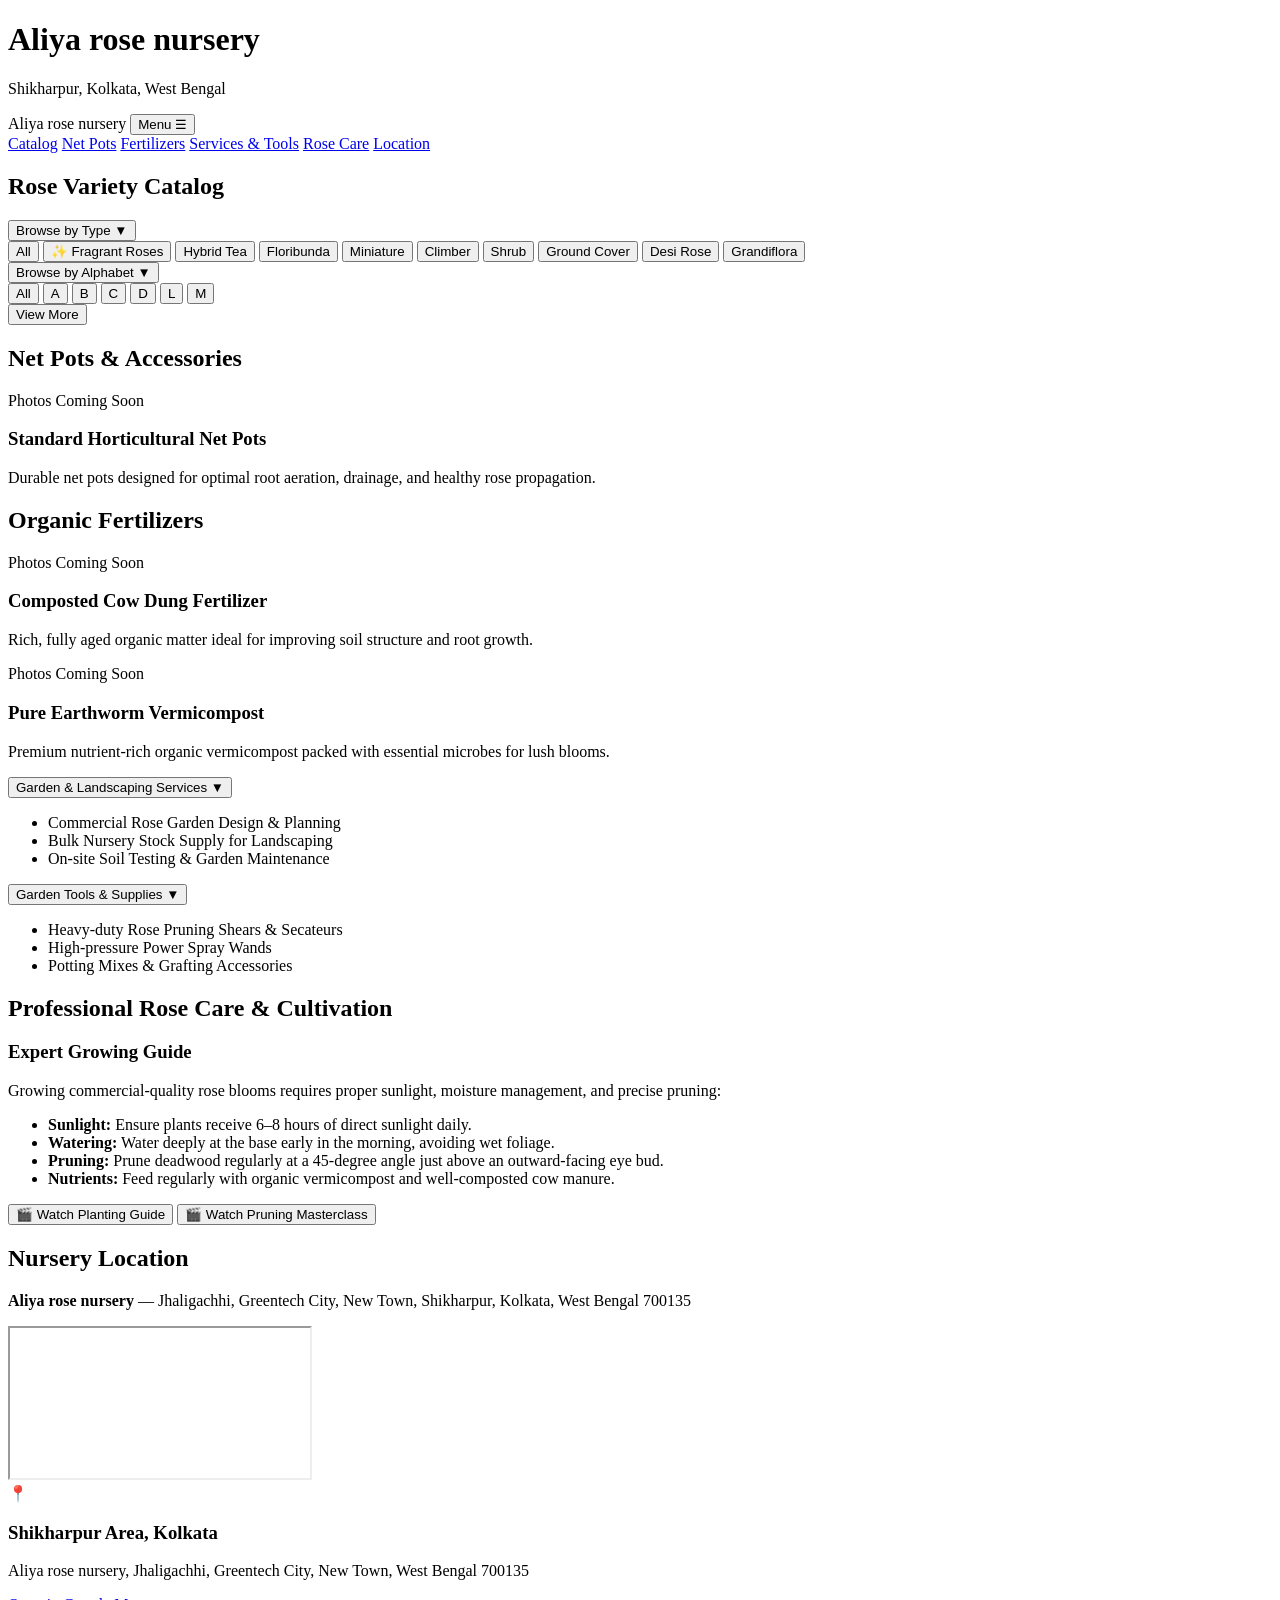
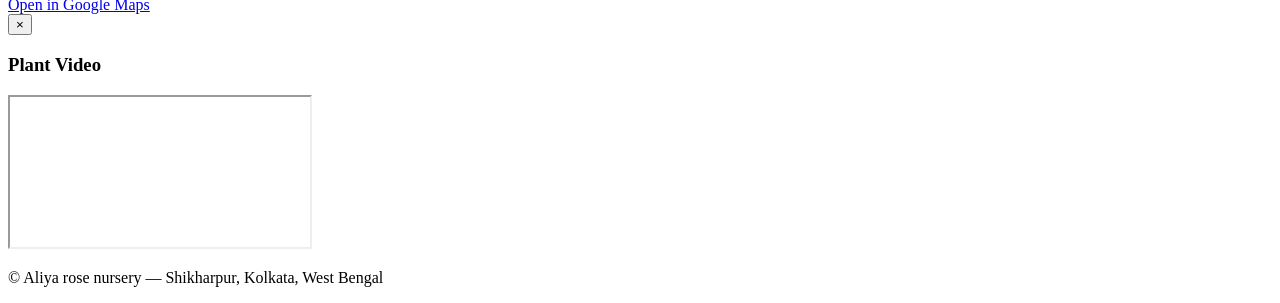
==== commit 7fb5d421: "Refactor index.html structure and content Updated the header, navigation, and footer sections. Added" ====
--- a/index.html
+++ b/index.html
@@ -1,556 +1,211 @@
 <!DOCTYPE html>
 <html lang="en">
 <head>
-<meta charset="UTF-8">
-<meta name="viewport" content="width=device-width, initial-scale=1">
-<title>Alia Rose Nursery, Shikharpur - Rose Plants</title>
-<style>
-  /* Alia Rose Nursery — professional garden-inspired stylesheet
-   Save this file as: style.css
-   Keep it in the same GitHub folder as index.html.
-*/
-
-:root {
-  --green: #245b43;
-  --green-dark: #173f30;
-  --green-soft: #eaf3ec;
-  --rose: #c94f70;
-  --rose-dark: #a93658;
-  --sky: #eaf6fb;
-  --ink: #26352d;
-  --muted: #68766e;
-  --paper: #ffffff;
-  --page: #f5f9f5;
-  --line: #e2ebe3;
-  --shadow: 0 12px 32px rgba(28, 64, 43, .10);
-  --radius: 18px;
-}
-
-* {
-  box-sizing: border-box;
-}
-
-html {
-  scroll-behavior: smooth;
-}
-
-body {
-  margin: 0;
-  color: var(--ink);
-  background:
-    radial-gradient(circle at 10% 0%, rgba(215, 239, 247, .75), transparent 32rem),
-    linear-gradient(180deg, #f4fbfd 0%, var(--page) 42%, #f8faf6 100%);
-  font-family: Inter, "Segoe UI", Roboto, Arial, sans-serif;
-  line-height: 1.65;
-}
-
-img, video {
-  display: block;
-  max-width: 100%;
-}
-
-img {
-  height: auto;
-}
-
-a {
-  color: var(--green);
-  text-decoration: none;
-}
-
-a:hover {
-  color: var(--rose-dark);
-}
-
-button, input, select, textarea {
-  font: inherit;
-}
-
-button, .button, .btn {
-  cursor: pointer;
-  transition: transform .2s ease, box-shadow .2s ease, background .2s ease;
-}
-
-button:hover, .button:hover, .btn:hover {
-  transform: translateY(-2px);
-}
-
-header, .site-header, nav {
-  position: relative;
-  z-index: 5;
-}
-
-header, .site-header {
-  color: white;
-  background: linear-gradient(120deg, var(--green-dark), #367653);
-  box-shadow: 0 5px 22px rgba(20, 55, 36, .15);
-}
-
-header {
-  padding: 26px 5%;
-  text-align: center;
-}
-
-header h1, .site-header h1 {
-  margin: 0 0 6px;
-  color: white;
-  font-size: clamp(1.8rem, 4vw, 3rem);
-  line-height: 1.15;
-  letter-spacing: -.04em;
-}
-
-header p, .site-header p {
-  margin: 5px 0 0;
-  color: rgba(255,255,255,.88);
-}
-
-nav {
-  display: flex;
-  flex-wrap: wrap;
-  justify-content: center;
-  gap: 8px;
-  padding: 12px 16px;
-  background: rgba(255,255,255,.96);
-  border-bottom: 1px solid var(--line);
-}
-
-nav a {
-  padding: 8px 14px;
-  border-radius: 999px;
-  color: var(--green-dark);
-  font-weight: 650;
-}
-
-nav a:hover, nav a.active {
-  color: white;
-  background: var(--green);
-}
-
-main, .container, .content {
-  width: min(1160px, 92%);
-  margin: 32px auto;
-}
-
-section {
-  margin: 30px 0;
-}
-
-h2, h3 {
-  color: var(--green-dark);
-  line-height: 1.25;
-}
-
-h2 {
-  margin: 0 0 18px;
-  font-size: clamp(1.45rem, 3vw, 2rem);
-}
-
-h3 {
-  margin: 0 0 10px;
-}
-
-p {
-  margin-top: 0;
-}
-
-.hero {
-  padding: clamp(28px, 6vw, 64px) 24px;
-  border: 1px solid rgba(255,255,255,.8);
-  border-radius: 26px;
-  background:
-    linear-gradient(110deg, rgba(20, 64, 43, .84), rgba(35, 93, 64, .62)),
-    url("https://images.unsplash.com/photo-1494972308805-463bc619d34e?auto=format&fit=crop&w=1800&q=85") center/cover;
-  color: white;
-  text-align: center;
-  box-shadow: var(--shadow);
-}
-
-.hero h1, .hero h2, .hero h3 {
-  color: white;
-}
-
-.hero p {
-  max-width: 700px;
-  margin: 10px auto 22px;
-  color: rgba(255,255,255,.94);
-}
-
-.card, .rose-card, .product-card, .update-card, .video-card {
-  overflow: hidden;
-  border: 1px solid var(--line);
-  border-radius: var(--radius);
-  background: var(--paper);
-  box-shadow: 0 5px 20px rgba(31, 65, 43, .06);
-  transition: transform .22s ease, box-shadow .22s ease;
-}
-
-.card:hover, .rose-card:hover, .product-card:hover,
-.update-card:hover, .video-card:hover {
-  transform: translateY(-4px);
-  box-shadow: var(--shadow);
-}
-
-.grid, .rose-grid, .products, .updates, .videos {
-  display: grid;
-  grid-template-columns: repeat(auto-fit, minmax(min(100%, 225px), 1fr));
-  gap: 20px;
-}
-
-.card img, .rose-card img, .product-card img,
-.update-card img, .video-card img {
-  width: 100%;
-  aspect-ratio: 4 / 3;
-  object-fit: cover;
-  background: var(--green-soft);
-}
-
-.card-content, .rose-info, .product-info, .update-content {
-  padding: 16px;
-}
-
-.card h3, .rose-card h3, .product-card h3 {
-  margin-bottom: 6px;
-}
-
-.price, .rose-price {
-  color: var(--rose-dark);
-  font-weight: 750;
-}
-
-.filters, .filter-buttons, .alphabet-filter, .category-filter {
-  display: flex;
-  flex-wrap: wrap;
-  justify-content: center;
-  gap: 9px;
-  margin: 18px 0 24px;
-}
-
-.filters button, .filter-buttons button,
-.alphabet-filter button, .category-filter button {
-  padding: 8px 14px;
-  border: 1px solid #d7e5d9;
-  border-radius: 999px;
-  color: var(--green-dark);
-  background: white;
-  font-weight: 650;
-}
-
-.filters button:hover, .filters button.active,
-.filter-buttons button.active, .alphabet-filter button.active,
-.category-filter button.active {
-  border-color: var(--green);
-  color: white;
-  background: var(--green);
-}
-
-button, .button, .btn, a.button, a.btn {
-  display: inline-flex;
-  align-items: center;
-  justify-content: center;
-  gap: 8px;
-  padding: 11px 18px;
-  border: 0;
-  border-radius: 999px;
-  color: white;
-  background: var(--green);
-  font-weight: 700;
-  text-align: center;
-}
-
-button.secondary, .button.secondary, .btn.secondary {
-  color: var(--green-dark);
-  background: var(--green-soft);
-}
-
-button.whatsapp, .whatsapp, a[href*="wa.me"] {
-  color: white;
-  background: #218c55;
-}
-
-input, select, textarea {
-  width: 100%;
-  padding: 12px 14px;
-  border: 1px solid #d7e2d9;
-  border-radius: 12px;
-  color: var(--ink);
-  background: white;
-  outline: none;
-}
-
-input:focus, select:focus, textarea:focus {
-  border-color: #6b9c7b;
-  box-shadow: 0 0 0 3px rgba(74, 139, 91, .13);
-}
-
-.modal, .lightbox, .popup {
-  position: fixed;
-  inset: 0;
-  z-index: 20;
-  display: none;
-  align-items: center;
-  justify-content: center;
-  padding: 18px;
-  background: rgba(13, 30, 21, .78);
-}
-
-.modal.show, .lightbox.show, .popup.show,
-.modal.active, .lightbox.active, .popup.active {
-  display: flex;
-}
-
-.modal-content, .lightbox-content, .popup-content {
-  position: relative;
-  width: min(900px, 100%);
-  max-height: 90vh;
-  overflow: auto;
-  padding: 20px;
-  border-radius: 20px;
-  background: white;
-}
-
-.modal-content img, .lightbox-content img,
-.modal-content video, .lightbox-content video {
-  max-height: 70vh;
-  margin: 0 auto;
-  object-fit: contain;
-}
-
-.close, .modal-close {
-  position: absolute;
-  top: 10px;
-  right: 12px;
-  z-index: 2;
-  width: 40px;
-  height: 40px;
-  padding: 0;
-  border-radius: 50%;
-  color: white;
-  background: var(--rose-dark);
-  font-size: 1.35rem;
-}
-
-footer, .site-footer {
-  margin-top: 48px;
-  padding: 28px 5%;
-  color: rgba(255,255,255,.9);
-  background: var(--green-dark);
-  text-align: center;
-}
-
-footer h2, footer h3, .site-footer h2, .site-footer h3 {
-  color: white;
-}
-
-footer a, .site-footer a {
-  color: #d8f0df;
-}
-
-hr {
-  height: 1px;
-  border: 0;
-  background: var(--line);
-}
-
-@media (max-width: 650px) {
-  header, .site-header {
-    padding: 22px 4%;
-  }
-
-  nav {
-    gap: 5px;
-    padding: 10px 8px;
-  }
-
-  nav a {
-    padding: 7px 10px;
-    font-size: .92rem;
-  }
-
-  main, .container, .content {
-    width: min(94%, 560px);
-    margin: 22px auto;
-  }
-
-  .grid, .rose-grid, .products, .updates, .videos {
-    grid-template-columns: repeat(2, minmax(0, 1fr));
-    gap: 12px;
-  }
-
-  .card-content, .rose-info, .product-info, .update-content {
-    padding: 12px;
-  }
-
-  button, .button, .btn {
-    padding: 10px 14px;
-  }
-}
-
-@media (max-width: 390px) {
-  .grid, .rose-grid, .products, .updates, .videos {
-    grid-template-columns: 1fr;
-  }
-}
-
-@media (prefers-reduced-motion: reduce) {
-  *, *::before, *::after {
-    scroll-behavior: auto !important;
-    transition-duration: .01ms !important;
-  }
-}
-</style>
+  <meta charset="UTF-8">
+  <meta name="viewport" content="width=device-width, initial-scale=1.0">
+  <title>Aliya rose nursery - Shikharpur, Kolkata</title>
+  <link rel="stylesheet" href="style.css">
 </head>
 <body>
 
-<header>
-  <h1>Alia Rose Nursery</h1>
-  <p>Shikharpur | Healthy rose plants, rose varieties and daily garden updates</p>
-</header>
-
-<nav>
-  <a href="#browse">Browse Roses</a>
-  <a href="#updates">Daily Updates</a>
-  <a href="#videos">Videos</a>
-  <a href="#contact">Contact</a>
-</nav>
-
-<section id="browse">
-  <h2>Browse by Type</h2>
-  <div class="btns" id="typeBtns"></div>
-  <h2>Browse by Alphabet</h2>
-  <div class="btns" id="letterBtns"></div>
-  <div id="count"></div>
-  <div class="grid" id="roseGrid"></div>
-</section>
-
-<section id="updates" class="updates">
-  <h2>Daily Updates</h2>
-  <!-- Add a new update by copying one block below and putting it on top -->
-  <div class="u"><b>09 Nov 2026</b><br>New hybrid tea saplings are ready for sale.</div>
-  <div class="u"><b>08 Nov 2026</b><br>Our first buds of the season have opened in the garden.</div>
-</section>
-
-<section id="videos">
-  <h2>Videos</h2>
-  <div class="videos">
-    <!-- Replace VIDEO_ID with your YouTube video id -->
-    <iframe src="https://www.youtube.com/embed/VIDEO_ID" allowfullscreen></iframe>
-    <iframe src="https://www.youtube.com/embed/VIDEO_ID" allowfullscreen></iframe>
+  <!-- Header -->
+  <header>
+    <h1>Aliya rose nursery</h1>
+    <p>Shikharpur, Kolkata, West Bengal</p>
+  </header>
+
+  <!-- Sticky Navigation -->
+  <nav class="sticky-nav">
+    <span class="nav-brand">Aliya rose nursery</span>
+    <button class="menu-btn" onclick="toggleMenu()">Menu ☰</button>
+    <div class="nav-links" id="navLinks">
+      <a href="#catalog" onclick="toggleMenu()">Catalog</a>
+      <a href="#pots" onclick="toggleMenu()">Net Pots</a>
+      <a href="#fertilizers" onclick="toggleMenu()">Fertilizers</a>
+      <a href="#services-tools" onclick="toggleMenu()">Services & Tools</a>
+      <a href="#care" onclick="toggleMenu()">Rose Care</a>
+      <a href="#map-section" onclick="toggleMenu()">Location</a>
+    </div>
+  </nav>
+
+  <main>
+    <!-- Catalog Section -->
+    <section id="catalog" class="scroll-section">
+      <h2>Rose Variety Catalog</h2>
+
+      <!-- Toggle 1: Browse by Type -->
+      <div class="toggle-container">
+        <button class="toggle-btn" onclick="toggleAccordion('typeNav')">
+          Browse by Type <span>▼</span>
+        </button>
+        <div class="toggle-content" id="typeNav">
+          <button class="filter-chip active" onclick="filterCatalog('type', 'All', this)">All</button>
+          <button class="filter-chip fragrant-chip" onclick="filterCatalog('type', 'Fragrant Roses', this)">✨ Fragrant Roses</button>
+          <button class="filter-chip" onclick="filterCatalog('type', 'Hybrid Tea', this)">Hybrid Tea</button>
+          <button class="filter-chip" onclick="filterCatalog('type', 'Floribunda', this)">Floribunda</button>
+          <button class="filter-chip" onclick="filterCatalog('type', 'Miniature', this)">Miniature</button>
+          <button class="filter-chip" onclick="filterCatalog('type', 'Climber', this)">Climber</button>
+          <button class="filter-chip" onclick="filterCatalog('type', 'Shrub', this)">Shrub</button>
+          <button class="filter-chip" onclick="filterCatalog('type', 'Ground Cover', this)">Ground Cover</button>
+          <button class="filter-chip" onclick="filterCatalog('type', 'Desi Rose', this)">Desi Rose</button>
+          <button class="filter-chip" onclick="filterCatalog('type', 'Grandiflora', this)">Grandiflora</button>
+        </div>
+      </div>
+
+      <!-- Toggle 2: Browse by Alphabet -->
+      <div class="toggle-container">
+        <button class="toggle-btn" onclick="toggleAccordion('alphaNav')">
+          Browse by Alphabet <span>▼</span>
+        </button>
+        <div class="toggle-content" id="alphaNav">
+          <button class="filter-chip active" onclick="filterCatalog('alpha', 'All', this)">All</button>
+          <button class="filter-chip" onclick="filterCatalog('alpha', 'A', this)">A</button>
+          <button class="filter-chip" onclick="filterCatalog('alpha', 'B', this)">B</button>
+          <button class="filter-chip" onclick="filterCatalog('alpha', 'C', this)">C</button>
+          <button class="filter-chip" onclick="filterCatalog('alpha', 'D', this)">D</button>
+          <button class="filter-chip" onclick="filterCatalog('alpha', 'L', this)">L</button>
+          <button class="filter-chip" onclick="filterCatalog('alpha', 'M', this)">M</button>
+        </div>
+      </div>
+
+      <!-- Plant Cards Grid -->
+      <div class="grid" id="catalogGrid"></div>
+
+      <div class="center-btn">
+        <button class="btn btn-primary" id="viewMoreBtn" onclick="loadMore()">View More</button>
+      </div>
+    </section>
+
+    <!-- Net Pots Section -->
+    <section id="pots" class="scroll-section">
+      <h2>Net Pots & Accessories</h2>
+      <div class="grid">
+        <div class="card">
+          <div class="img-placeholder">Photos Coming Soon</div>
+          <div class="card-body">
+            <h3>Standard Horticultural Net Pots</h3>
+            <p>Durable net pots designed for optimal root aeration, drainage, and healthy rose propagation.</p>
+          </div>
+        </div>
+      </div>
+    </section>
+
+    <!-- Fertilizers Section -->
+    <section id="fertilizers" class="scroll-section">
+      <h2>Organic Fertilizers</h2>
+      <div class="grid">
+        <div class="card">
+          <div class="img-placeholder">Photos Coming Soon</div>
+          <div class="card-body">
+            <h3>Composted Cow Dung Fertilizer</h3>
+            <p>Rich, fully aged organic matter ideal for improving soil structure and root growth.</p>
+          </div>
+        </div>
+        <div class="card">
+          <div class="img-placeholder">Photos Coming Soon</div>
+          <div class="card-body">
+            <h3>Pure Earthworm Vermicompost</h3>
+            <p>Premium nutrient-rich organic vermicompost packed with essential microbes for lush blooms.</p>
+          </div>
+        </div>
+      </div>
+    </section>
+
+    <!-- Side-by-Side Services and Tools -->
+    <section id="services-tools" class="scroll-section">
+      <div class="services-tools-grid">
+        <div class="toggle-container">
+          <button class="toggle-btn" onclick="toggleAccordion('servicesList')">
+            Garden & Landscaping Services <span>▼</span>
+          </button>
+          <div class="toggle-content show-default" id="servicesList">
+            <ul class="info-list">
+              <li>Commercial Rose Garden Design & Planning</li>
+              <li>Bulk Nursery Stock Supply for Landscaping</li>
+              <li>On-site Soil Testing & Garden Maintenance</li>
+            </ul>
+          </div>
+        </div>
+
+        <div class="toggle-container">
+          <button class="toggle-btn" onclick="toggleAccordion('toolsList')">
+            Garden Tools & Supplies <span>▼</span>
+          </button>
+          <div class="toggle-content show-default" id="toolsList">
+            <ul class="info-list">
+              <li>Heavy-duty Rose Pruning Shears & Secateurs</li>
+              <li>High-pressure Power Spray Wands</li>
+              <li>Potting Mixes & Grafting Accessories</li>
+            </ul>
+          </div>
+        </div>
+      </div>
+    </section>
+
+    <!-- Professional Rose Care & Growing Guide -->
+    <section id="care" class="scroll-section">
+      <h2>Professional Rose Care & Cultivation</h2>
+      <div class="card care-card">
+        <h3>Expert Growing Guide</h3>
+        <p>Growing commercial-quality rose blooms requires proper sunlight, moisture management, and precise pruning:</p>
+        <ul class="info-list">
+          <li><strong>Sunlight:</strong> Ensure plants receive 6–8 hours of direct sunlight daily.</li>
+          <li><strong>Watering:</strong> Water deeply at the base early in the morning, avoiding wet foliage.</li>
+          <li><strong>Pruning:</strong> Prune deadwood regularly at a 45-degree angle just above an outward-facing eye bud.</li>
+          <li><strong>Nutrients:</strong> Feed regularly with organic vermicompost and well-composted cow manure.</li>
+        </ul>
+        <div class="care-video-buttons">
+          <button class="btn btn-secondary" onclick="openVideoModal('https://www.youtube.com/embed/dQw4w9WgXcQ', 'Professional Rose Planting Guide')">
+            🎬 Watch Planting Guide
+          </button>
+          <button class="btn btn-secondary" onclick="openVideoModal('https://www.youtube.com/embed/dQw4w9WgXcQ', 'Rose Pruning Masterclass')">
+            🎬 Watch Pruning Masterclass
+          </button>
+        </div>
+      </div>
+    </section>
+
+    <!-- Map & Location Section -->
+    <section id="map-section" class="scroll-section">
+      <h2>Nursery Location</h2>
+      <p><strong>Aliya rose nursery</strong> — Jhaligachhi, Greentech City, New Town, Shikharpur, Kolkata, West Bengal 700135</p>
+      
+      <div class="map-wrapper">
+        <iframe 
+          id="gmap_canvas"
+          src="https://maps.google.com/maps?q=Shikharpur%20Jhaligachhi%20Greentech%20City%20Kolkata&t=&z=13&ie=UTF8&iwloc=&output=embed"
+          onerror="showMapFallback()"
+          loading="lazy">
+        </iframe>
+        
+        <!-- Fallback view if map frame fails -->
+        <div class="map-fallback" id="mapFallback">
+          📍 <h3>Shikharpur Area, Kolkata</h3>
+          <p>Aliya rose nursery, Jhaligachhi, Greentech City, New Town, West Bengal 700135</p>
+          <a href="https://maps.app.goo.gl/sfhVkocWiRw44fsC8" target="_blank" rel="noopener" class="btn btn-primary">
+            Open in Google Maps
+          </a>
+        </div>
+      </div>
+    </section>
+  </main>
+
+  <!-- Video Modal -->
+  <div class="modal" id="videoModal">
+    <div class="modal-content">
+      <button class="close-btn" onclick="closeVideoModal()">&times;</button>
+      <h3 id="modalTitle">Plant Video</h3>
+      <div class="video-container">
+        <iframe id="videoIframe" src="" allowfullscreen></iframe>
+      </div>
+    </div>
   </div>
-</section>
-
-<section id="contact">
-  <h2>Contact and Orders</h2>
-  <p>Click Order on any rose to message us on WhatsApp, or call us directly.</p>
-  <a class="order" href="https://wa.me/916290488309">Chat on WhatsApp</a>
-</section>
-
-<div id="modal" onclick="if(event.target===this)closeModal()"><div class="box"><button class="close" onclick="closeModal()">&times;</button><div id="modalBody"></div></div></div>
-
-<footer>&copy; 2026 Alia Rose Nursery, Shikharpur. All rights reserved.</footer>
-
-<script>
-// ====== EDIT YOUR ROSE LIST HERE ======
-// name = real variety name, type = category, img = main picture link (or leave empty), info = short description
-// photos = list of picture file names for that rose (optional), video = YouTube video id for that rose (optional)
-// Example: photos:["double-delight-1.jpg","double-delight-2.jpg"], video:"abc123XYZ"
-// Codes like A1, A2, B1 are made automatically from the first letter, in alphabetical order.
-const WHATSAPP = "916290488309";
-const roses = [
-  {name:"Abraham Darby", type:"Shrub Rose", info:"Fragrant apricot-pink cupped blooms.", img:""},
-  {name:"Alba Meidiland", type:"Ground Cover", info:"Pure white clusters, spreads low and wide.", img:""},
-  {name:"Angel Face", type:"Floribunda", info:"Ruffled lavender flowers with strong scent.", img:""},
-  {name:"Black Baccara", type:"Hybrid Tea", info:"Deep velvety dark red, almost black.", img:""},
-  {name:"Bonica", type:"Shrub Rose", info:"Soft pink, very hardy and free flowering.", img:""},
-  {name:"Cinderella", type:"Miniature", info:"Tiny pale pink blooms, ideal for pots.", img:""},
-  {name:"Double Delight", type:"Hybrid Tea", info:"Cream petals edged in red, rich fragrance.", img:"", photos:["double-delight-1.jpg","double-delight-2.jpg"], video:""},
-  {name:"Damask Rose", type:"Old Garden Rose", info:"Used for rose water and perfume.", img:""},
-  {name:"Edward Rose", type:"Desi Rose", info:"The common Indian desi gulab, very fragrant.", img:""},
-  {name:"Europeana", type:"Floribunda", info:"Deep red clusters on a compact plant.", img:""},
-  {name:"Gruss an Aachen", type:"Floribunda", info:"Creamy peach-pink, old fashioned charm.", img:""},
-  {name:"Iceberg", type:"Floribunda", info:"Famous white rose that blooms nonstop.", img:""},
-  {name:"Kiss of Fire", type:"Hybrid Tea", info:"Bright orange-red flowers.", img:""},
-  {name:"Mr. Lincoln", type:"Hybrid Tea", info:"Classic deep red with a strong scent.", img:""},
-  {name:"Peace", type:"Hybrid Tea", info:"Yellow edged with pink, a world favourite.", img:""},
-  {name:"Queen Elizabeth", type:"Grandiflora", info:"Tall plant with clear pink blooms.", img:""},
-  {name:"Rainbow Sunblaze", type:"Miniature", info:"Small multicolour blooms, great for pots.", img:""}
-  // Add your own named rose here later, for example:
-  // ,{name:"Your Rose Name", type:"Hybrid Tea", info:"Our own variety.", img:""}
-];
-// ======================================
-
-roses.sort((a,b)=>a.name.localeCompare(b.name));
-const counter={};
-roses.forEach(r=>{
-  const L=r.name[0].toUpperCase();
-  counter[L]=(counter[L]||0)+1;
-  r.code=L+counter[L];
-});
-
-const types=["All",...new Set(roses.map(r=>r.type))];
-const letters=[...new Set(roses.map(r=>r.name[0].toUpperCase()))];
-let curType="All", curLetter="All";
-
-function makeButtons(){
-  const tb=document.getElementById("typeBtns");
-  tb.innerHTML="";
-  types.forEach(t=>{
-    const b=document.createElement("button");
-    b.textContent=t;
-    if(t===curType) b.className="active";
-    b.onclick=()=>{curType=t;curLetter="All";makeButtons();show();};
-    tb.appendChild(b);
-  });
-  const lb=document.getElementById("letterBtns");
-  lb.innerHTML="";
-  ["All",...letters].forEach(l=>{
-    const b=document.createElement("button");
-    b.textContent=l;
-    if(l===curLetter) b.className="active";
-    b.onclick=()=>{curLetter=l;curType="All";makeButtons();show();};
-    lb.appendChild(b);
-  });
-}
-
-function show(){
-  const list=roses.filter(r=>
-    (curType==="All"||r.type===curType)&&
-    (curLetter==="All"||r.name[0].toUpperCase()===curLetter));
-  document.getElementById("count").textContent=list.length+" variety(ies) found";
-  document.getElementById("roseGrid").innerHTML=list.map(r=>`
-    <div class="card">
-      ${r.img?`<img src="${r.img}" alt="${r.name}">`:`<img alt="">`}
-      <div class="body">
-        <span class="tag">${r.type}</span>
-        <h3>${r.code} (${r.name})</h3>
-        <p>${r.info}</p>
-        <button class="more" onclick="openModal('${r.code}')">Photos and Video</button>
-        <a class="order" target="_blank"
-           href="https://wa.me/${WHATSAPP}?text=${encodeURIComponent("Hello, I want to buy the rose "+r.code+" ("+r.name+")")}">Order on WhatsApp</a>
-      </div>
-    </div>`).join("");
-}
-
-function openModal(code){
-  const r=roses.find(x=>x.code===code);
-  let html=`<h2>${r.code} (${r.name})</h2><p>${r.info}</p>`;
-  const hasPhotos=r.photos&&r.photos.length;
-  const hasVideo=r.video&&r.video.length;
-  if(hasPhotos){
-    html+=`<div class="photos">`+r.photos.map(p=>`<img src="${p}" alt="${r.name}">`).join("")+`</div>`;
-  }
-  if(hasVideo){
-    html+=`<iframe src="https://www.youtube.com/embed/${r.video}" allowfullscreen></iframe>`;
-  }
-  if(!hasPhotos&&!hasVideo){
-    html+=`<p><i>Photos and video coming soon.</i></p>`;
-  }
-  document.getElementById("modalBody").innerHTML=html;
-  document.getElementById("modal").style.display="block";
-}
-function closeModal(){document.getElementById("modal").style.display="none";}
-
-makeButtons();
-show();
-</script>
+
+  <footer>
+    <p>&copy; Aliya rose nursery — Shikharpur, Kolkata, West Bengal</p>
+  </footer>
+
+  <script src="script.js"></script>
 </body>
-</html>
+          </html>
+          
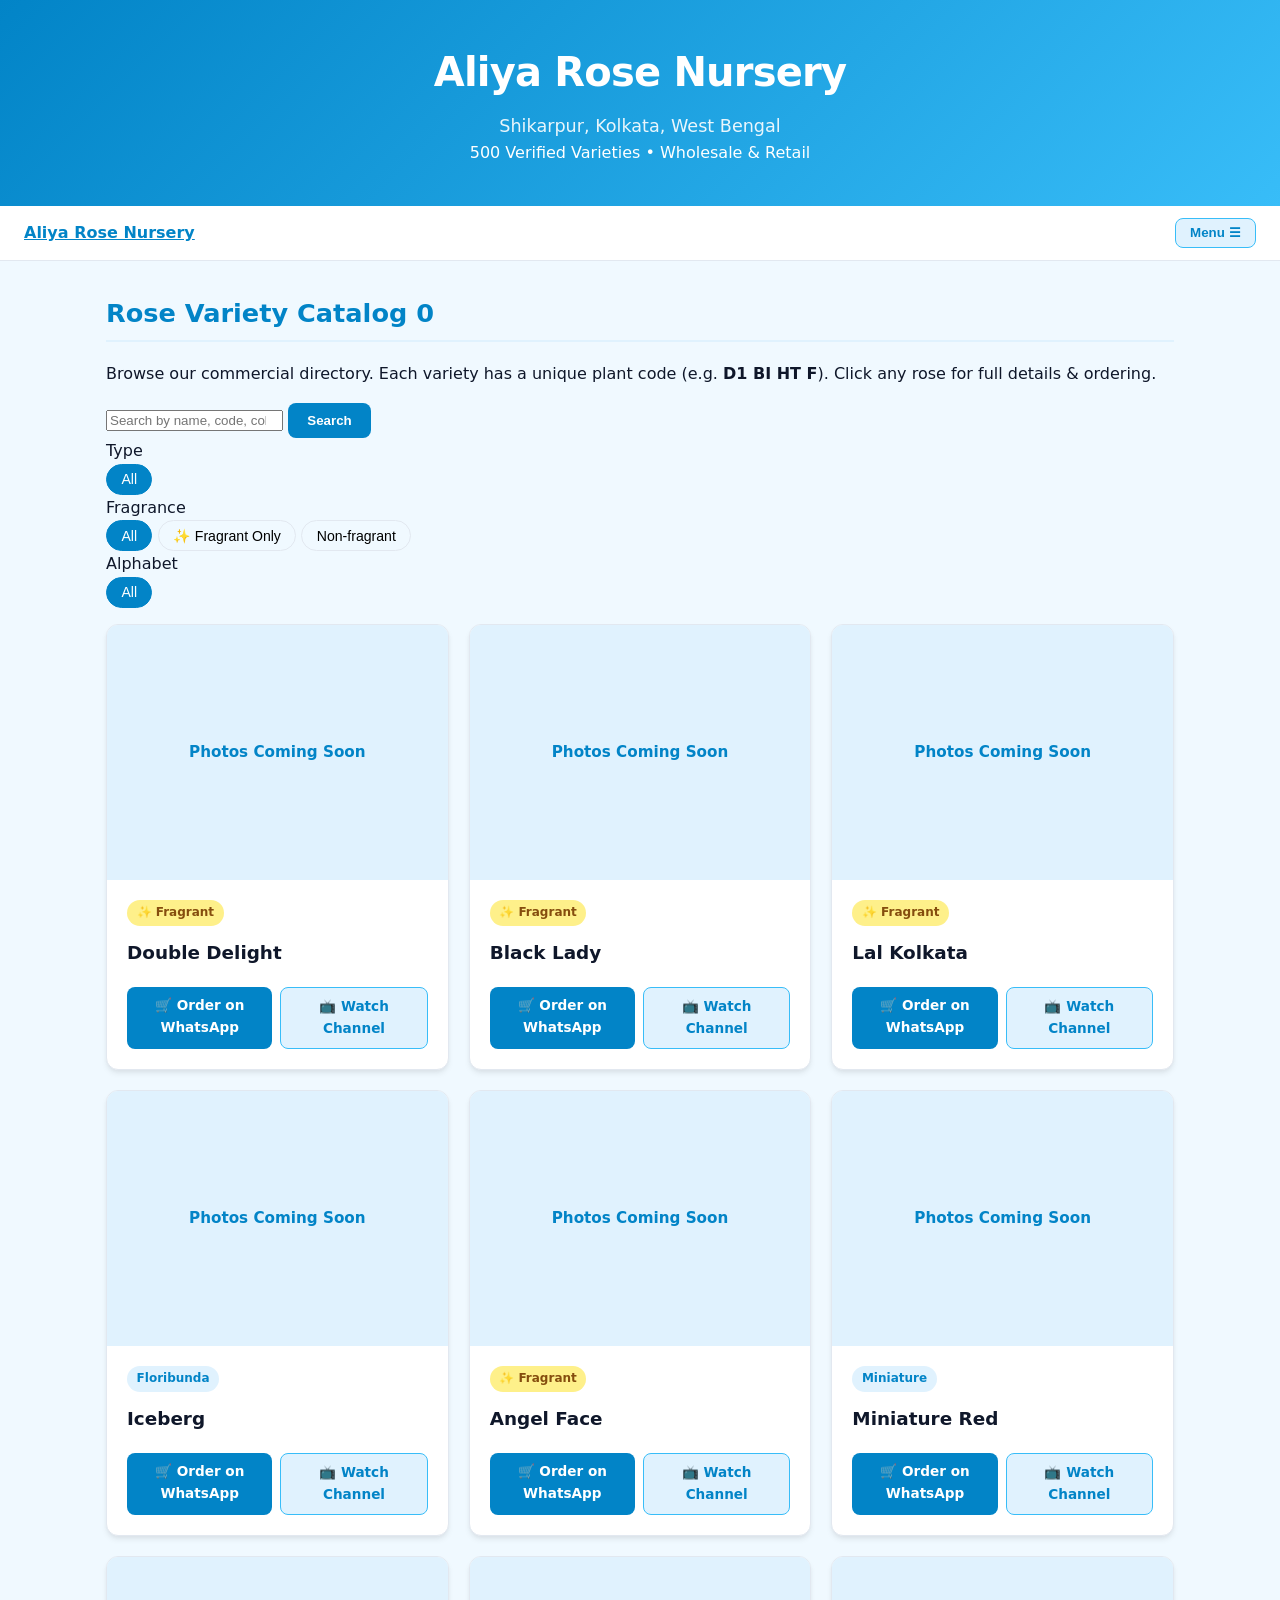
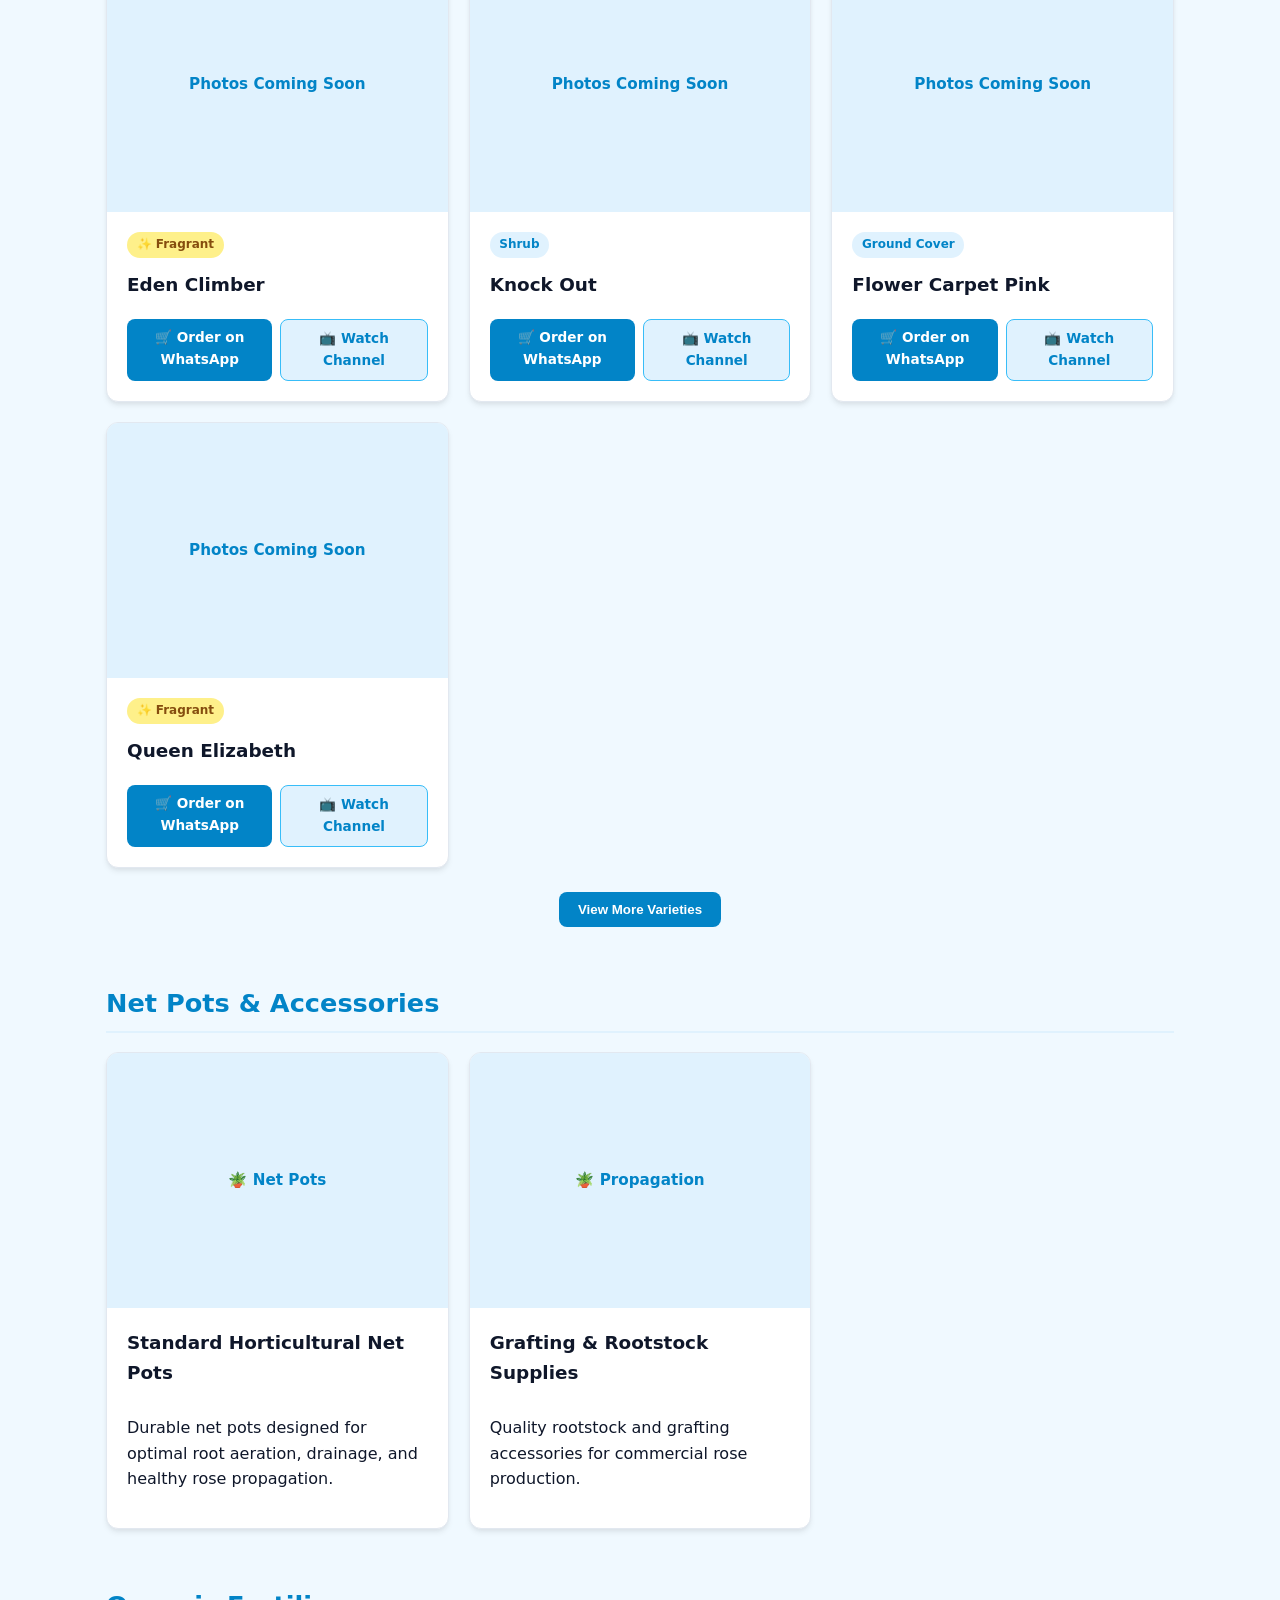
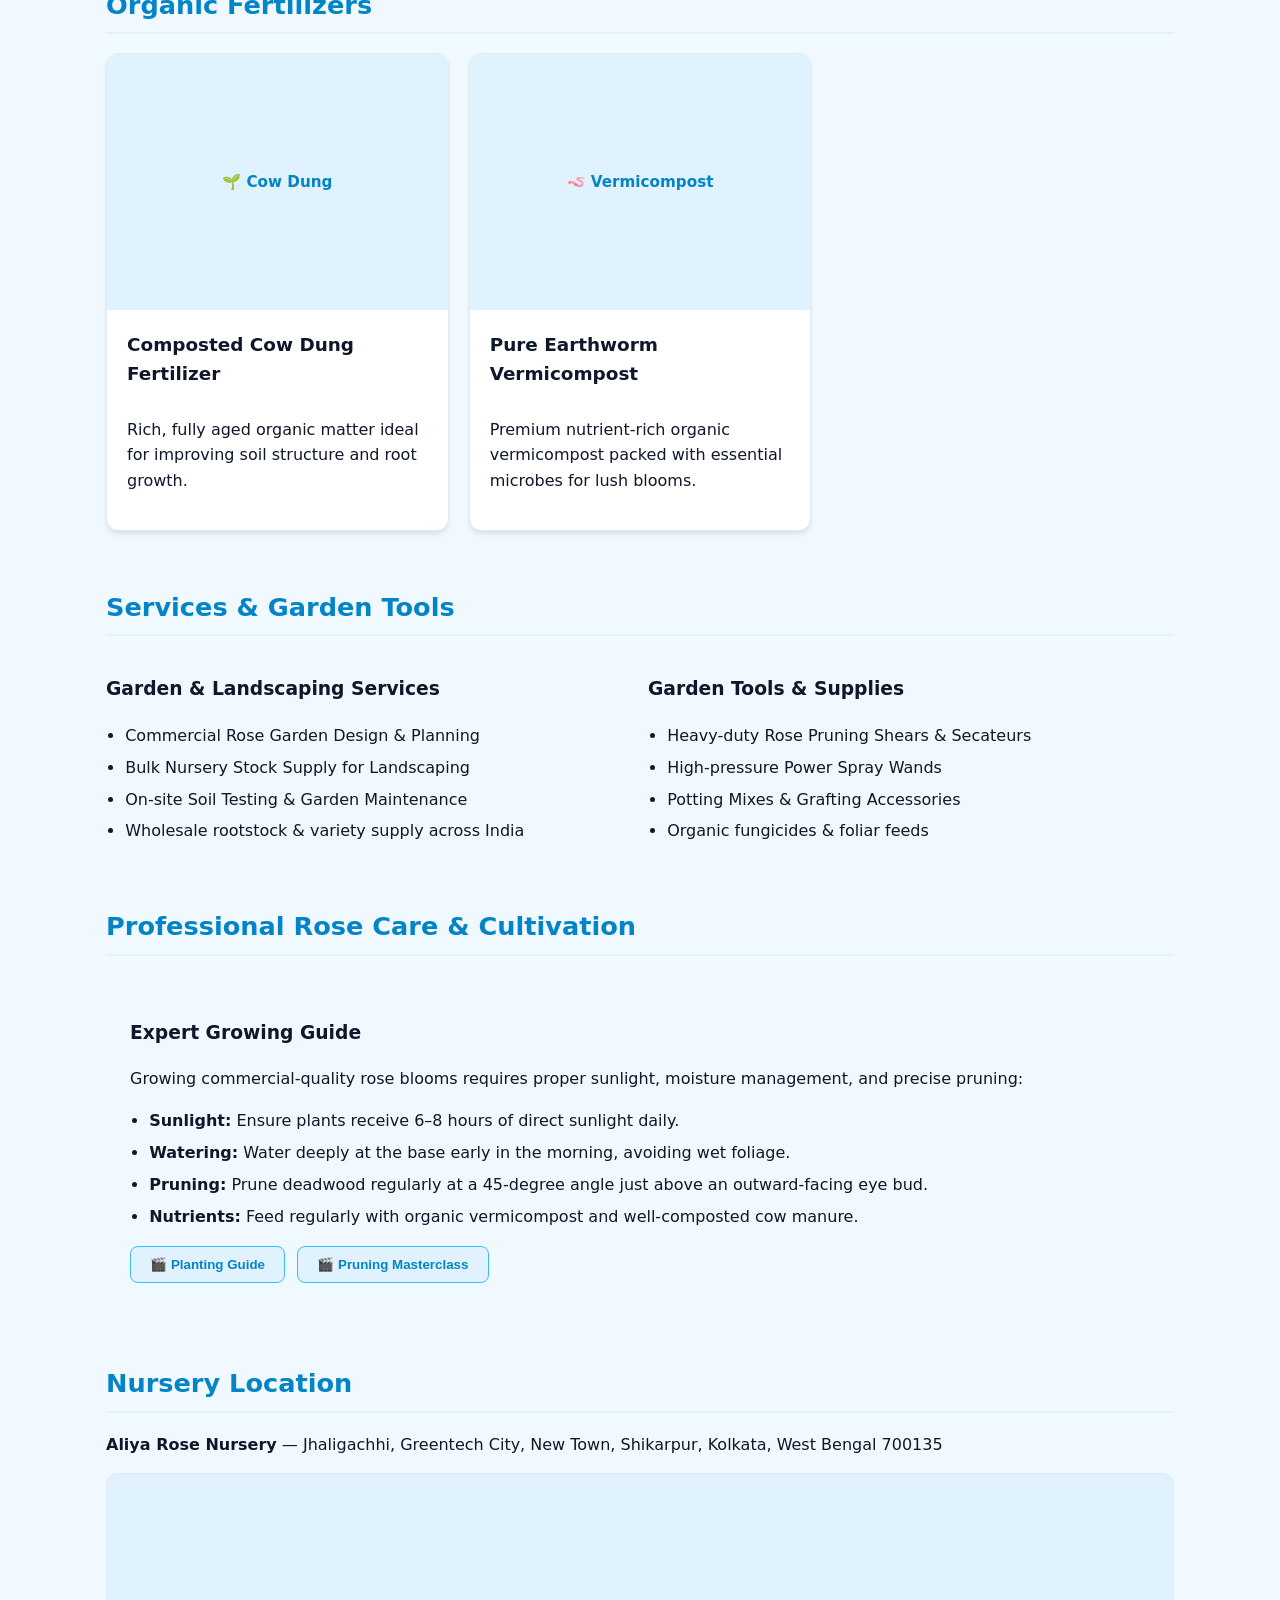
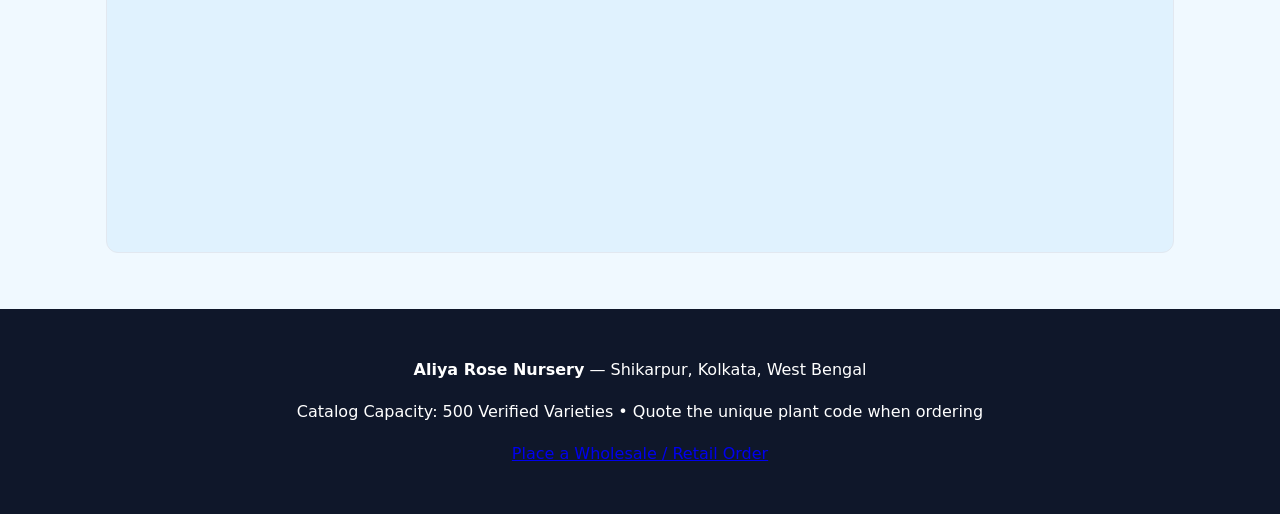
==== commit 5071de4b: "Refine nursery details and update catalog section Updated title and header information for Aliya Ros" ====
--- a/index.html
+++ b/index.html
@@ -3,152 +3,152 @@
 <head>
   <meta charset="UTF-8">
   <meta name="viewport" content="width=device-width, initial-scale=1.0">
-  <title>Aliya rose nursery - Shikharpur, Kolkata</title>
+  <title>Aliya Rose Nursery — Shikarpur, Kolkata | 500 Rose Varieties</title>
+  <meta name="description" content="Aliya Rose Nursery, Shikarpur (Kolkata) — High-quality Indian & imported rose cultivars. Browse 100+ listed varieties from our 500-variety commercial catalog.">
   <link rel="stylesheet" href="style.css">
 </head>
 <body>
 
-  <!-- Header -->
   <header>
-    <h1>Aliya rose nursery</h1>
-    <p>Shikharpur, Kolkata, West Bengal</p>
+    <h1>Aliya Rose Nursery</h1>
+    <p>Shikarpur, Kolkata, West Bengal</p>
+    <div class="header-badge">500 Verified Varieties • Wholesale & Retail</div>
   </header>
 
-  <!-- Sticky Navigation -->
   <nav class="sticky-nav">
-    <span class="nav-brand">Aliya rose nursery</span>
+    <a href="index.html" class="nav-brand">Aliya Rose Nursery</a>
     <button class="menu-btn" onclick="toggleMenu()">Menu ☰</button>
     <div class="nav-links" id="navLinks">
       <a href="#catalog" onclick="toggleMenu()">Catalog</a>
       <a href="#pots" onclick="toggleMenu()">Net Pots</a>
       <a href="#fertilizers" onclick="toggleMenu()">Fertilizers</a>
-      <a href="#services-tools" onclick="toggleMenu()">Services & Tools</a>
+      <a href="#services" onclick="toggleMenu()">Services</a>
       <a href="#care" onclick="toggleMenu()">Rose Care</a>
+      <a href="order.html" onclick="toggleMenu()">Place Order</a>
       <a href="#map-section" onclick="toggleMenu()">Location</a>
     </div>
   </nav>
 
   <main>
-    <!-- Catalog Section -->
-    <section id="catalog" class="scroll-section">
-      <h2>Rose Variety Catalog</h2>
-
-      <!-- Toggle 1: Browse by Type -->
-      <div class="toggle-container">
-        <button class="toggle-btn" onclick="toggleAccordion('typeNav')">
-          Browse by Type <span>▼</span>
-        </button>
-        <div class="toggle-content" id="typeNav">
-          <button class="filter-chip active" onclick="filterCatalog('type', 'All', this)">All</button>
-          <button class="filter-chip fragrant-chip" onclick="filterCatalog('type', 'Fragrant Roses', this)">✨ Fragrant Roses</button>
-          <button class="filter-chip" onclick="filterCatalog('type', 'Hybrid Tea', this)">Hybrid Tea</button>
-          <button class="filter-chip" onclick="filterCatalog('type', 'Floribunda', this)">Floribunda</button>
-          <button class="filter-chip" onclick="filterCatalog('type', 'Miniature', this)">Miniature</button>
-          <button class="filter-chip" onclick="filterCatalog('type', 'Climber', this)">Climber</button>
-          <button class="filter-chip" onclick="filterCatalog('type', 'Shrub', this)">Shrub</button>
-          <button class="filter-chip" onclick="filterCatalog('type', 'Ground Cover', this)">Ground Cover</button>
-          <button class="filter-chip" onclick="filterCatalog('type', 'Desi Rose', this)">Desi Rose</button>
-          <button class="filter-chip" onclick="filterCatalog('type', 'Grandiflora', this)">Grandiflora</button>
-        </div>
-      </div>
-
-      <!-- Toggle 2: Browse by Alphabet -->
-      <div class="toggle-container">
-        <button class="toggle-btn" onclick="toggleAccordion('alphaNav')">
-          Browse by Alphabet <span>▼</span>
-        </button>
-        <div class="toggle-content" id="alphaNav">
-          <button class="filter-chip active" onclick="filterCatalog('alpha', 'All', this)">All</button>
-          <button class="filter-chip" onclick="filterCatalog('alpha', 'A', this)">A</button>
-          <button class="filter-chip" onclick="filterCatalog('alpha', 'B', this)">B</button>
-          <button class="filter-chip" onclick="filterCatalog('alpha', 'C', this)">C</button>
-          <button class="filter-chip" onclick="filterCatalog('alpha', 'D', this)">D</button>
-          <button class="filter-chip" onclick="filterCatalog('alpha', 'L', this)">L</button>
-          <button class="filter-chip" onclick="filterCatalog('alpha', 'M', this)">M</button>
-        </div>
-      </div>
-
-      <!-- Plant Cards Grid -->
+    <!-- Catalog -->
+    <section id="catalog">
+      <h2>Rose Variety Catalog <span class="count" id="totalCount">0</span></h2>
+      <p class="text-muted text-sm" style="margin-bottom: 1rem;">
+        Browse our commercial directory. Each variety has a unique plant code (e.g. <strong>D1 BI HT F</strong>).
+        Click any rose for full details &amp; ordering.
+      </p>
+
+      <div class="controls">
+        <div class="search-row">
+          <input type="search" id="searchInput" placeholder="Search by name, code, color, origin…" autocomplete="off">
+          <button class="btn btn-primary" onclick="applyFilters()">Search</button>
+        </div>
+
+        <div class="filter-group">
+          <span class="filter-label">Type</span>
+          <div class="filter-chips" id="typeFilters">
+            <button class="filter-chip active" data-filter="type" data-value="All">All</button>
+          </div>
+        </div>
+
+        <div class="filter-group">
+          <span class="filter-label">Fragrance</span>
+          <div class="filter-chips">
+            <button class="filter-chip active" data-filter="fragrant" data-value="All">All</button>
+            <button class="filter-chip fragrant" data-filter="fragrant" data-value="true">✨ Fragrant Only</button>
+            <button class="filter-chip" data-filter="fragrant" data-value="false">Non-fragrant</button>
+          </div>
+        </div>
+
+        <div class="filter-group">
+          <span class="filter-label">Alphabet</span>
+          <div class="filter-chips" id="alphaFilters">
+            <button class="filter-chip active" data-filter="alpha" data-value="All">All</button>
+          </div>
+        </div>
+      </div>
+
       <div class="grid" id="catalogGrid"></div>
 
       <div class="center-btn">
-        <button class="btn btn-primary" id="viewMoreBtn" onclick="loadMore()">View More</button>
-      </div>
-    </section>
-
-    <!-- Net Pots Section -->
-    <section id="pots" class="scroll-section">
+        <button class="btn btn-primary" id="viewMoreBtn" onclick="loadMore()">View More Varieties</button>
+      </div>
+    </section>
+
+    <!-- Net Pots -->
+    <section id="pots">
       <h2>Net Pots & Accessories</h2>
       <div class="grid">
         <div class="card">
-          <div class="img-placeholder">Photos Coming Soon</div>
+          <div class="img-placeholder">🪴 Net Pots</div>
           <div class="card-body">
             <h3>Standard Horticultural Net Pots</h3>
-            <p>Durable net pots designed for optimal root aeration, drainage, and healthy rose propagation.</p>
-          </div>
-        </div>
-      </div>
-    </section>
-
-    <!-- Fertilizers Section -->
-    <section id="fertilizers" class="scroll-section">
+            <p class="text-sm text-muted">Durable net pots designed for optimal root aeration, drainage, and healthy rose propagation.</p>
+          </div>
+        </div>
+        <div class="card">
+          <div class="img-placeholder">🪴 Propagation</div>
+          <div class="card-body">
+            <h3>Grafting & Rootstock Supplies</h3>
+            <p class="text-sm text-muted">Quality rootstock and grafting accessories for commercial rose production.</p>
+          </div>
+        </div>
+      </div>
+    </section>
+
+    <!-- Fertilizers -->
+    <section id="fertilizers">
       <h2>Organic Fertilizers</h2>
       <div class="grid">
         <div class="card">
-          <div class="img-placeholder">Photos Coming Soon</div>
+          <div class="img-placeholder">🌱 Cow Dung</div>
           <div class="card-body">
             <h3>Composted Cow Dung Fertilizer</h3>
-            <p>Rich, fully aged organic matter ideal for improving soil structure and root growth.</p>
-          </div>
-        </div>
-        <div class="card">
-          <div class="img-placeholder">Photos Coming Soon</div>
+            <p class="text-sm text-muted">Rich, fully aged organic matter ideal for improving soil structure and root growth.</p>
+          </div>
+        </div>
+        <div class="card">
+          <div class="img-placeholder">🪱 Vermicompost</div>
           <div class="card-body">
             <h3>Pure Earthworm Vermicompost</h3>
-            <p>Premium nutrient-rich organic vermicompost packed with essential microbes for lush blooms.</p>
-          </div>
-        </div>
-      </div>
-    </section>
-
-    <!-- Side-by-Side Services and Tools -->
-    <section id="services-tools" class="scroll-section">
+            <p class="text-sm text-muted">Premium nutrient-rich organic vermicompost packed with essential microbes for lush blooms.</p>
+          </div>
+        </div>
+      </div>
+    </section>
+
+    <!-- Services -->
+    <section id="services">
+      <h2>Services & Garden Tools</h2>
       <div class="services-tools-grid">
-        <div class="toggle-container">
-          <button class="toggle-btn" onclick="toggleAccordion('servicesList')">
-            Garden & Landscaping Services <span>▼</span>
-          </button>
-          <div class="toggle-content show-default" id="servicesList">
-            <ul class="info-list">
-              <li>Commercial Rose Garden Design & Planning</li>
-              <li>Bulk Nursery Stock Supply for Landscaping</li>
-              <li>On-site Soil Testing & Garden Maintenance</li>
-            </ul>
-          </div>
-        </div>
-
-        <div class="toggle-container">
-          <button class="toggle-btn" onclick="toggleAccordion('toolsList')">
-            Garden Tools & Supplies <span>▼</span>
-          </button>
-          <div class="toggle-content show-default" id="toolsList">
-            <ul class="info-list">
-              <li>Heavy-duty Rose Pruning Shears & Secateurs</li>
-              <li>High-pressure Power Spray Wands</li>
-              <li>Potting Mixes & Grafting Accessories</li>
-            </ul>
-          </div>
-        </div>
-      </div>
-    </section>
-
-    <!-- Professional Rose Care & Growing Guide -->
-    <section id="care" class="scroll-section">
+        <div class="info-box">
+          <h3>Garden & Landscaping Services</h3>
+          <ul class="info-list">
+            <li>Commercial Rose Garden Design & Planning</li>
+            <li>Bulk Nursery Stock Supply for Landscaping</li>
+            <li>On-site Soil Testing & Garden Maintenance</li>
+            <li>Wholesale rootstock & variety supply across India</li>
+          </ul>
+        </div>
+        <div class="info-box">
+          <h3>Garden Tools & Supplies</h3>
+          <ul class="info-list">
+            <li>Heavy-duty Rose Pruning Shears & Secateurs</li>
+            <li>High-pressure Power Spray Wands</li>
+            <li>Potting Mixes & Grafting Accessories</li>
+            <li>Organic fungicides & foliar feeds</li>
+          </ul>
+        </div>
+      </div>
+    </section>
+
+    <!-- Care -->
+    <section id="care">
       <h2>Professional Rose Care & Cultivation</h2>
-      <div class="card care-card">
+      <div class="care-card">
         <h3>Expert Growing Guide</h3>
         <p>Growing commercial-quality rose blooms requires proper sunlight, moisture management, and precise pruning:</p>
-        <ul class="info-list">
+        <ul class="info-list" style="margin-top: 0.8rem;">
           <li><strong>Sunlight:</strong> Ensure plants receive 6–8 hours of direct sunlight daily.</li>
           <li><strong>Watering:</strong> Water deeply at the base early in the morning, avoiding wet foliage.</li>
           <li><strong>Pruning:</strong> Prune deadwood regularly at a 45-degree angle just above an outward-facing eye bud.</li>
@@ -156,33 +156,31 @@
         </ul>
         <div class="care-video-buttons">
           <button class="btn btn-secondary" onclick="openVideoModal('https://www.youtube.com/embed/dQw4w9WgXcQ', 'Professional Rose Planting Guide')">
-            🎬 Watch Planting Guide
+            🎬 Planting Guide
           </button>
           <button class="btn btn-secondary" onclick="openVideoModal('https://www.youtube.com/embed/dQw4w9WgXcQ', 'Rose Pruning Masterclass')">
-            🎬 Watch Pruning Masterclass
+            🎬 Pruning Masterclass
           </button>
         </div>
       </div>
     </section>
 
-    <!-- Map & Location Section -->
-    <section id="map-section" class="scroll-section">
+    <!-- Location -->
+    <section id="map-section">
       <h2>Nursery Location</h2>
-      <p><strong>Aliya rose nursery</strong> — Jhaligachhi, Greentech City, New Town, Shikharpur, Kolkata, West Bengal 700135</p>
-      
+      <p style="margin-bottom: 1rem;">
+        <strong>Aliya Rose Nursery</strong> — Jhaligachhi, Greentech City, New Town, Shikarpur, Kolkata, West Bengal 700135
+      </p>
       <div class="map-wrapper">
-        <iframe 
-          id="gmap_canvas"
-          src="https://maps.google.com/maps?q=Shikharpur%20Jhaligachhi%20Greentech%20City%20Kolkata&t=&z=13&ie=UTF8&iwloc=&output=embed"
-          onerror="showMapFallback()"
-          loading="lazy">
+        <iframe
+          src="https://maps.google.com/maps?q=Shikarpur%20Jhaligachhi%20Greentech%20City%20Kolkata&t=&z=14&ie=UTF8&iwloc=&output=embed"
+          loading="lazy"
+          allowfullscreen>
         </iframe>
-        
-        <!-- Fallback view if map frame fails -->
         <div class="map-fallback" id="mapFallback">
-          📍 <h3>Shikharpur Area, Kolkata</h3>
-          <p>Aliya rose nursery, Jhaligachhi, Greentech City, New Town, West Bengal 700135</p>
-          <a href="https://maps.app.goo.gl/sfhVkocWiRw44fsC8" target="_blank" rel="noopener" class="btn btn-primary">
+          📍 <h3>Shikarpur Area, Kolkata</h3>
+          <p>Aliya Rose Nursery, Jhaligachhi, Greentech City, New Town, West Bengal 700135</p>
+          <a href="https://maps.app.goo.gl/sfhVkocWiRw44fsC8" target="_blank" rel="noopener" class="btn btn-primary mt-2">
             Open in Google Maps
           </a>
         </div>
@@ -196,16 +194,18 @@
       <button class="close-btn" onclick="closeVideoModal()">&times;</button>
       <h3 id="modalTitle">Plant Video</h3>
       <div class="video-container">
-        <iframe id="videoIframe" src="" allowfullscreen></iframe>
+        <iframe id="videoIframe" src="" allowfullscreen allow="accelerometer; autoplay; clipboard-write; encrypted-media; gyroscope; picture-in-picture"></iframe>
       </div>
     </div>
   </div>
 
   <footer>
-    <p>&copy; Aliya rose nursery — Shikharpur, Kolkata, West Bengal</p>
+    <p><strong>Aliya Rose Nursery</strong> — Shikarpur, Kolkata, West Bengal</p>
+    <p>Catalog Capacity: 500 Verified Varieties • Quote the unique plant code when ordering</p>
+    <p class="mt-1"><a href="order.html">Place a Wholesale / Retail Order</a></p>
   </footer>
 
+  <script src="roses-data.js"></script>
   <script src="script.js"></script>
 </body>
-          </html>
-          
+</html>
--- a/style.css
+++ b/style.css
@@ -0,0 +1,418 @@
+:root {
+  --sky: #38bdf8;
+  --sky-dark: #0284c7;
+  --sky-light: #e0f2fe;
+  --sky-bg: #f0f9ff;
+  --ink: #0f172a;
+  --muted: #64748b;
+  --paper: #ffffff;
+  --line: #e2e8f0;
+  --shadow: 0 4px 6px -1px rgba(0, 0, 0, 0.08), 0 2px 4px -1px rgba(0, 0, 0, 0.04);
+  --radius: 12px;
+}
+
+* {
+  box-sizing: border-box;
+}
+
+html {
+  scroll-behavior: smooth;
+}
+
+body {
+  margin: 0;
+  font-family: system-ui, -apple-system, BlinkMacSystemFont, "Segoe UI", Roboto, sans-serif;
+  background-color: var(--sky-bg);
+  color: var(--ink);
+  line-height: 1.6;
+}
+
+header {
+  background: linear-gradient(135deg, #0284c7, #38bdf8);
+  color: white;
+  text-align: center;
+  padding: 2.5rem 1rem;
+}
+
+header h1 {
+  margin: 0;
+  font-size: 2.5rem;
+  font-weight: 700;
+  letter-spacing: -0.02em;
+}
+
+header p {
+  margin: 0.5rem 0 0;
+  font-size: 1.1rem;
+  opacity: 0.9;
+}
+
+/* Navigation */
+.sticky-nav {
+  position: sticky;
+  top: 0;
+  background: rgba(255, 255, 255, 0.95);
+  backdrop-filter: blur(8px);
+  border-bottom: 1px solid var(--line);
+  padding: 0.75rem 1.5rem;
+  display: flex;
+  justify-content: space-between;
+  align-items: center;
+  z-index: 1000;
+}
+
+.nav-brand {
+  font-weight: 700;
+  color: var(--sky-dark);
+}
+
+.menu-btn {
+  background: var(--sky-light);
+  border: 1px solid var(--sky);
+  color: var(--sky-dark);
+  padding: 0.4rem 0.9rem;
+  border-radius: 8px;
+  font-weight: 600;
+  cursor: pointer;
+}
+
+.nav-links {
+  display: none;
+  position: absolute;
+  top: 100%;
+  right: 1.5rem;
+  background: var(--paper);
+  border: 1px solid var(--line);
+  border-radius: var(--radius);
+  box-shadow: var(--shadow);
+  padding: 1rem;
+  flex-direction: column;
+  gap: 0.5rem;
+}
+
+.nav-links.show {
+  display: flex;
+}
+
+.nav-links a {
+  text-decoration: none;
+  color: var(--ink);
+  padding: 0.4rem 0.8rem;
+  border-radius: 6px;
+  font-weight: 500;
+}
+
+.nav-links a:hover {
+  background: var(--sky-light);
+  color: var(--sky-dark);
+}
+
+/* Layout */
+main {
+  max-width: 1100px;
+  margin: 2rem auto;
+  padding: 0 1rem;
+}
+
+section {
+  margin-bottom: 3.5rem;
+  transition: opacity 0.6s ease, transform 0.6s ease;
+}
+
+/* Scroll Hide Effect */
+.scroll-section.scroll-hidden {
+  opacity: 0;
+  transform: translateY(30px);
+  pointer-events: none;
+}
+
+h2 {
+  color: var(--sky-dark);
+  font-size: 1.6rem;
+  margin-bottom: 1.2rem;
+  border-bottom: 2px solid var(--sky-light);
+  padding-bottom: 0.4rem;
+}
+
+/* Accordions / Toggles */
+.toggle-container {
+  margin-bottom: 1rem;
+}
+
+.toggle-btn {
+  width: 100%;
+  background: var(--paper);
+  border: 1px solid var(--line);
+  padding: 0.8rem 1.2rem;
+  border-radius: var(--radius);
+  font-weight: 600;
+  color: var(--ink);
+  cursor: pointer;
+  display: flex;
+  justify-content: space-between;
+  align-items: center;
+  box-shadow: 0 1px 2px rgba(0,0,0,0.03);
+}
+
+.toggle-btn:hover {
+  border-color: var(--sky);
+}
+
+.toggle-content {
+  display: none;
+  padding: 1rem;
+  background: var(--paper);
+  border: 1px solid var(--line);
+  border-top: none;
+  border-radius: 0 0 var(--radius) var(--radius);
+  flex-wrap: wrap;
+  gap: 0.5rem;
+}
+
+.toggle-content.show,
+.toggle-content.show-default {
+  display: flex;
+}
+
+/* Filter Chips */
+.filter-chip {
+  background: var(--sky-bg);
+  border: 1px solid var(--line);
+  padding: 0.4rem 0.9rem;
+  border-radius: 999px;
+  font-size: 0.88rem;
+  cursor: pointer;
+}
+
+.filter-chip.active {
+  background: var(--sky-dark);
+  color: white;
+  border-color: var(--sky-dark);
+}
+
+.filter-chip.fragrant-chip {
+  background: #fef08a;
+  color: #854d0e;
+  border-color: #fde047;
+}
+
+.filter-chip.fragrant-chip.active {
+  background: #ca8a04;
+  color: white;
+}
+
+/* Grid & Cards */
+.grid {
+  display: grid;
+  grid-template-columns: repeat(auto-fill, minmax(260px, 1fr));
+  gap: 1.25rem;
+  margin-top: 1rem;
+}
+
+.card {
+  background: var(--paper);
+  border: 1px solid var(--line);
+  border-radius: var(--radius);
+  overflow: hidden;
+  box-shadow: var(--shadow);
+  display: flex;
+  flex-direction: column;
+}
+
+.img-placeholder {
+  width: 100%;
+  aspect-ratio: 4/3;
+  background: var(--sky-light);
+  color: var(--sky-dark);
+  display: flex;
+  align-items: center;
+  justify-content: center;
+  font-weight: 600;
+  font-size: 0.95rem;
+}
+
+.card-body {
+  padding: 1.25rem;
+  display: flex;
+  flex-direction: column;
+  gap: 0.75rem;
+  flex-grow: 1;
+}
+
+.card-body h3 {
+  margin: 0;
+  font-size: 1.15rem;
+}
+
+.badge {
+  align-self: flex-start;
+  background: var(--sky-light);
+  color: var(--sky-dark);
+  padding: 0.2rem 0.6rem;
+  border-radius: 999px;
+  font-size: 0.75rem;
+  font-weight: 600;
+}
+
+.badge.fragrant {
+  background: #fef08a;
+  color: #854d0e;
+}
+
+/* Services & Tools Side-by-side Layout */
+.services-tools-grid {
+  display: grid;
+  grid-template-columns: 1fr;
+  gap: 1rem;
+}
+
+@media (min-width: 768px) {
+  .services-tools-grid {
+    grid-template-columns: 1fr 1fr;
+  }
+}
+
+.info-list {
+  margin: 0;
+  padding-left: 1.2rem;
+}
+
+.info-list li {
+  margin-bottom: 0.4rem;
+}
+
+/* Buttons */
+.btn {
+  padding: 0.65rem 1.2rem;
+  border-radius: 8px;
+  border: none;
+  font-weight: 600;
+  cursor: pointer;
+  text-decoration: none;
+  display: inline-block;
+}
+
+.btn-primary {
+  background: var(--sky-dark);
+  color: white;
+}
+
+.btn-primary:hover {
+  background: #0369a1;
+}
+
+.btn-secondary {
+  background: var(--sky-light);
+  color: var(--sky-dark);
+  border: 1px solid var(--sky);
+}
+
+.center-btn {
+  text-align: center;
+  margin-top: 1.5rem;
+}
+
+.care-card {
+  padding: 1.5rem;
+}
+
+.care-video-buttons {
+  margin-top: 1rem;
+  display: flex;
+  gap: 0.75rem;
+  flex-wrap: wrap;
+}
+
+/* Map Section */
+.map-wrapper {
+  position: relative;
+  width: 100%;
+  height: 380px;
+  border-radius: var(--radius);
+  overflow: hidden;
+  border: 1px solid var(--line);
+  background: var(--sky-light);
+}
+
+.map-wrapper iframe {
+  width: 100%;
+  height: 100%;
+  border: 0;
+}
+
+.map-fallback {
+  display: none;
+  position: absolute;
+  inset: 0;
+  background: var(--sky-bg);
+  flex-direction: column;
+  align-items: center;
+  justify-content: center;
+  text-align: center;
+  padding: 2rem;
+}
+
+.map-fallback.show {
+  display: flex;
+}
+
+/* Video Modal */
+.modal {
+  display: none;
+  position: fixed;
+  inset: 0;
+  background: rgba(0, 0, 0, 0.65);
+  align-items: center;
+  justify-content: center;
+  z-index: 2000;
+  padding: 1rem;
+}
+
+.modal.show {
+  display: flex;
+}
+
+.modal-content {
+  background: var(--paper);
+  border-radius: var(--radius);
+  max-width: 600px;
+  width: 100%;
+  padding: 1.5rem;
+  position: relative;
+}
+
+.close-btn {
+  position: absolute;
+  top: 0.8rem;
+  right: 1rem;
+  background: none;
+  border: none;
+  font-size: 1.8rem;
+  cursor: pointer;
+}
+
+.video-container {
+  position: relative;
+  padding-bottom: 56.25%;
+  height: 0;
+  overflow: hidden;
+  margin-top: 1rem;
+  border-radius: 8px;
+}
+
+.video-container iframe {
+  position: absolute;
+  top: 0;
+  left: 0;
+  width: 100%;
+  height: 100%;
+  border: 0;
+}
+
+footer {
+  background: var(--ink);
+  color: white;
+  text-align: center;
+  padding: 2rem 1rem;
+  margin-top: 3rem;
+}
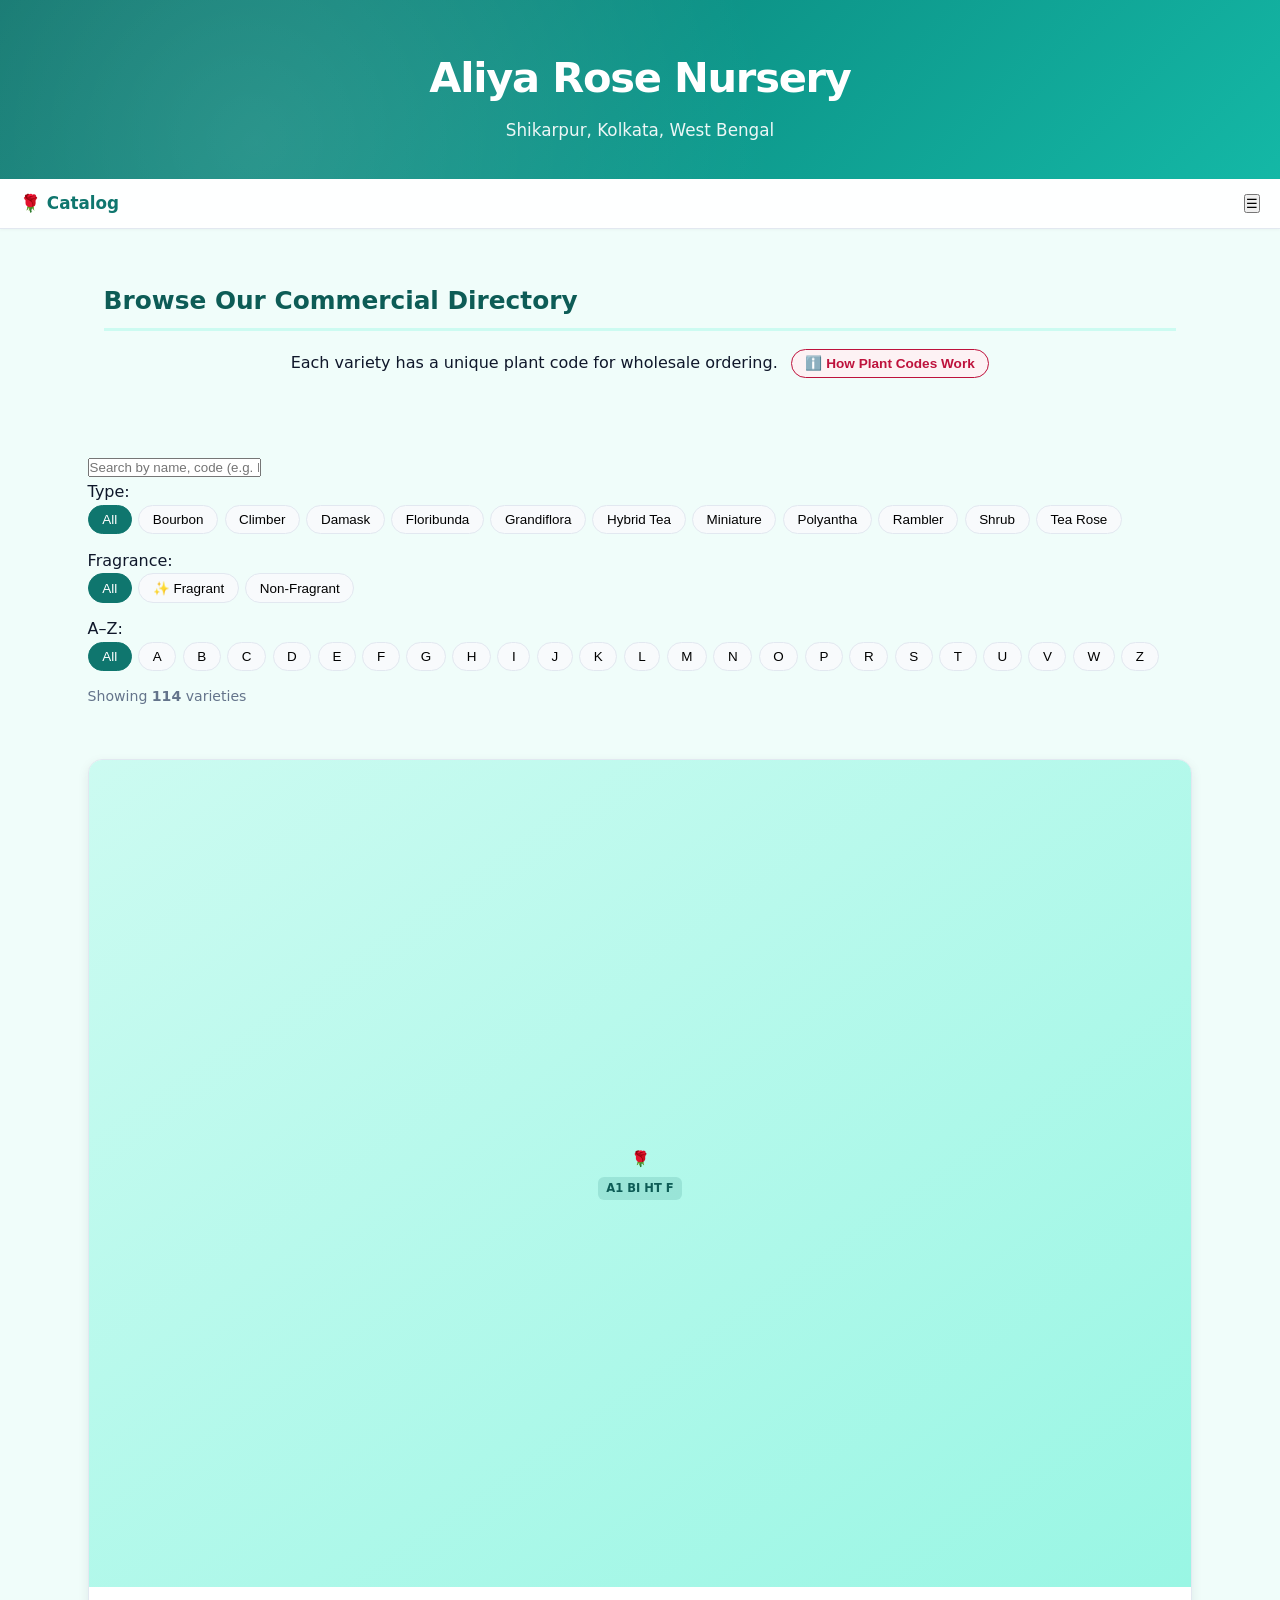
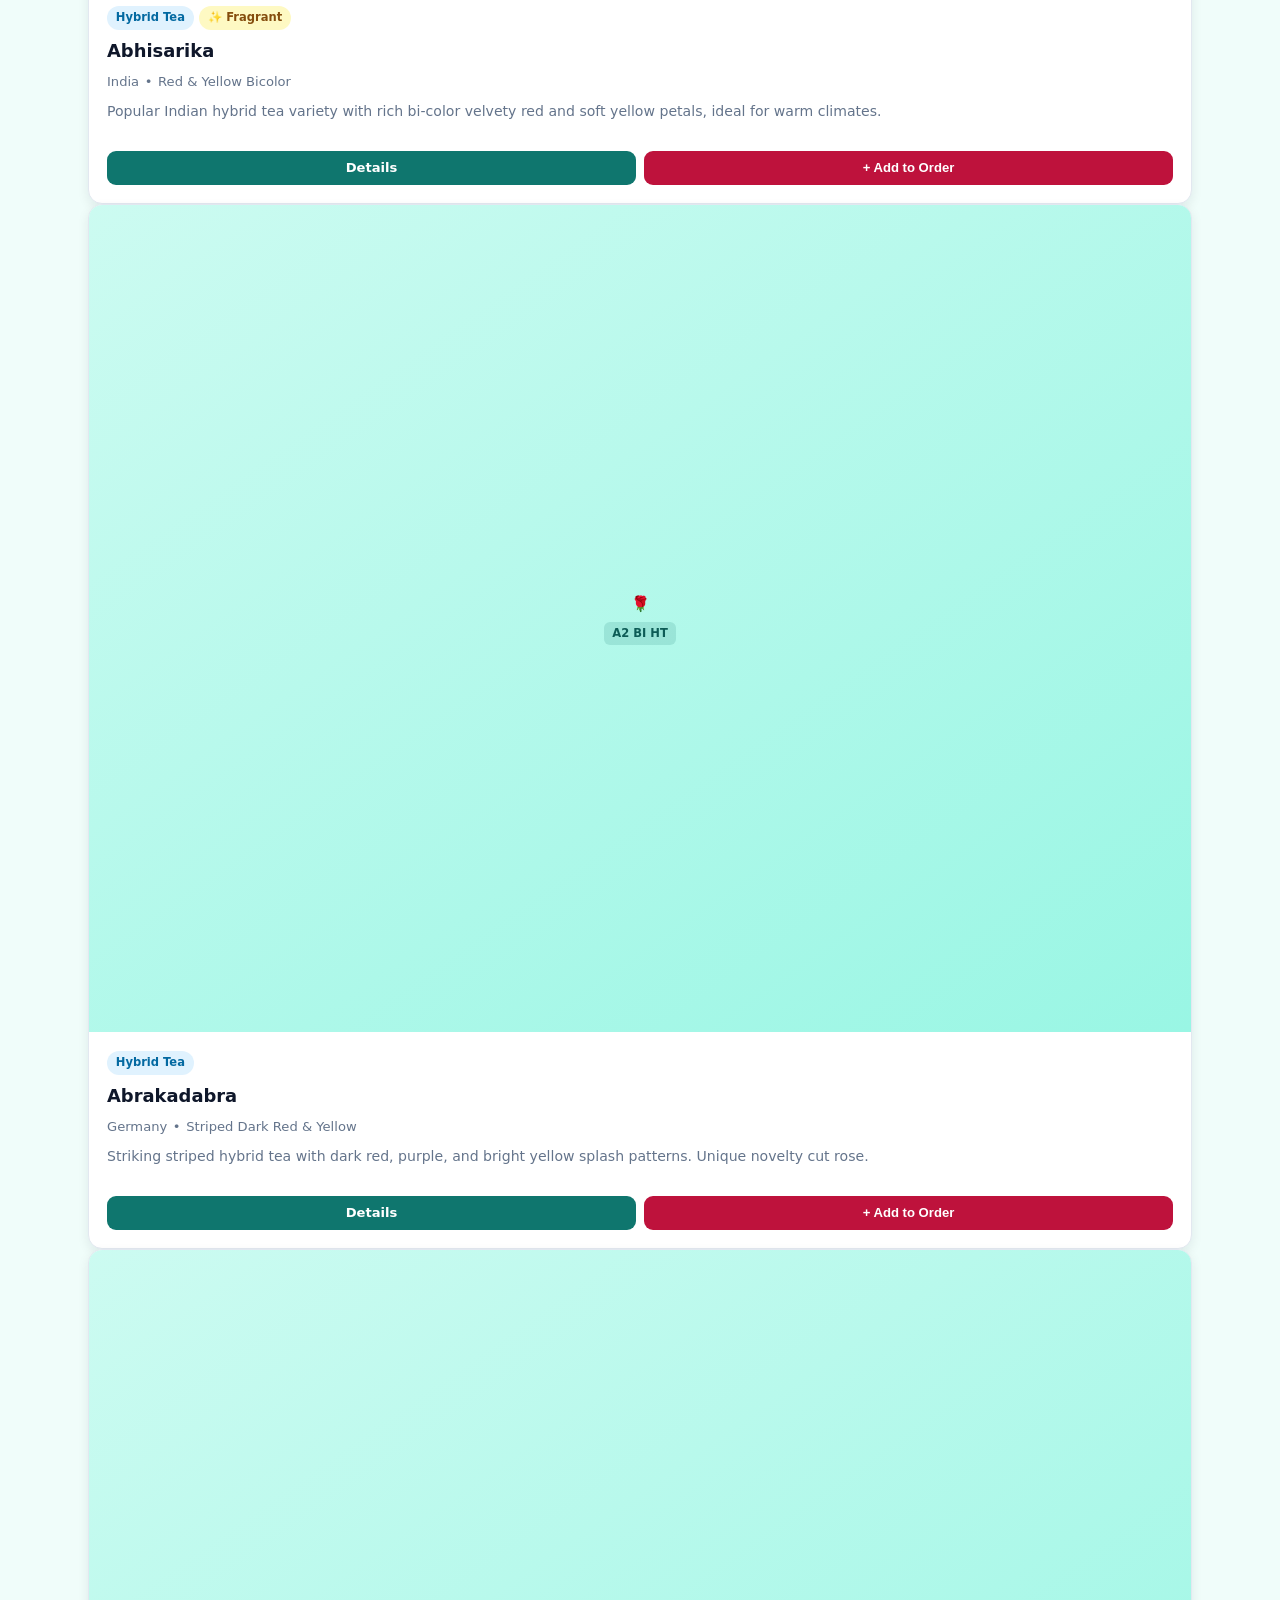
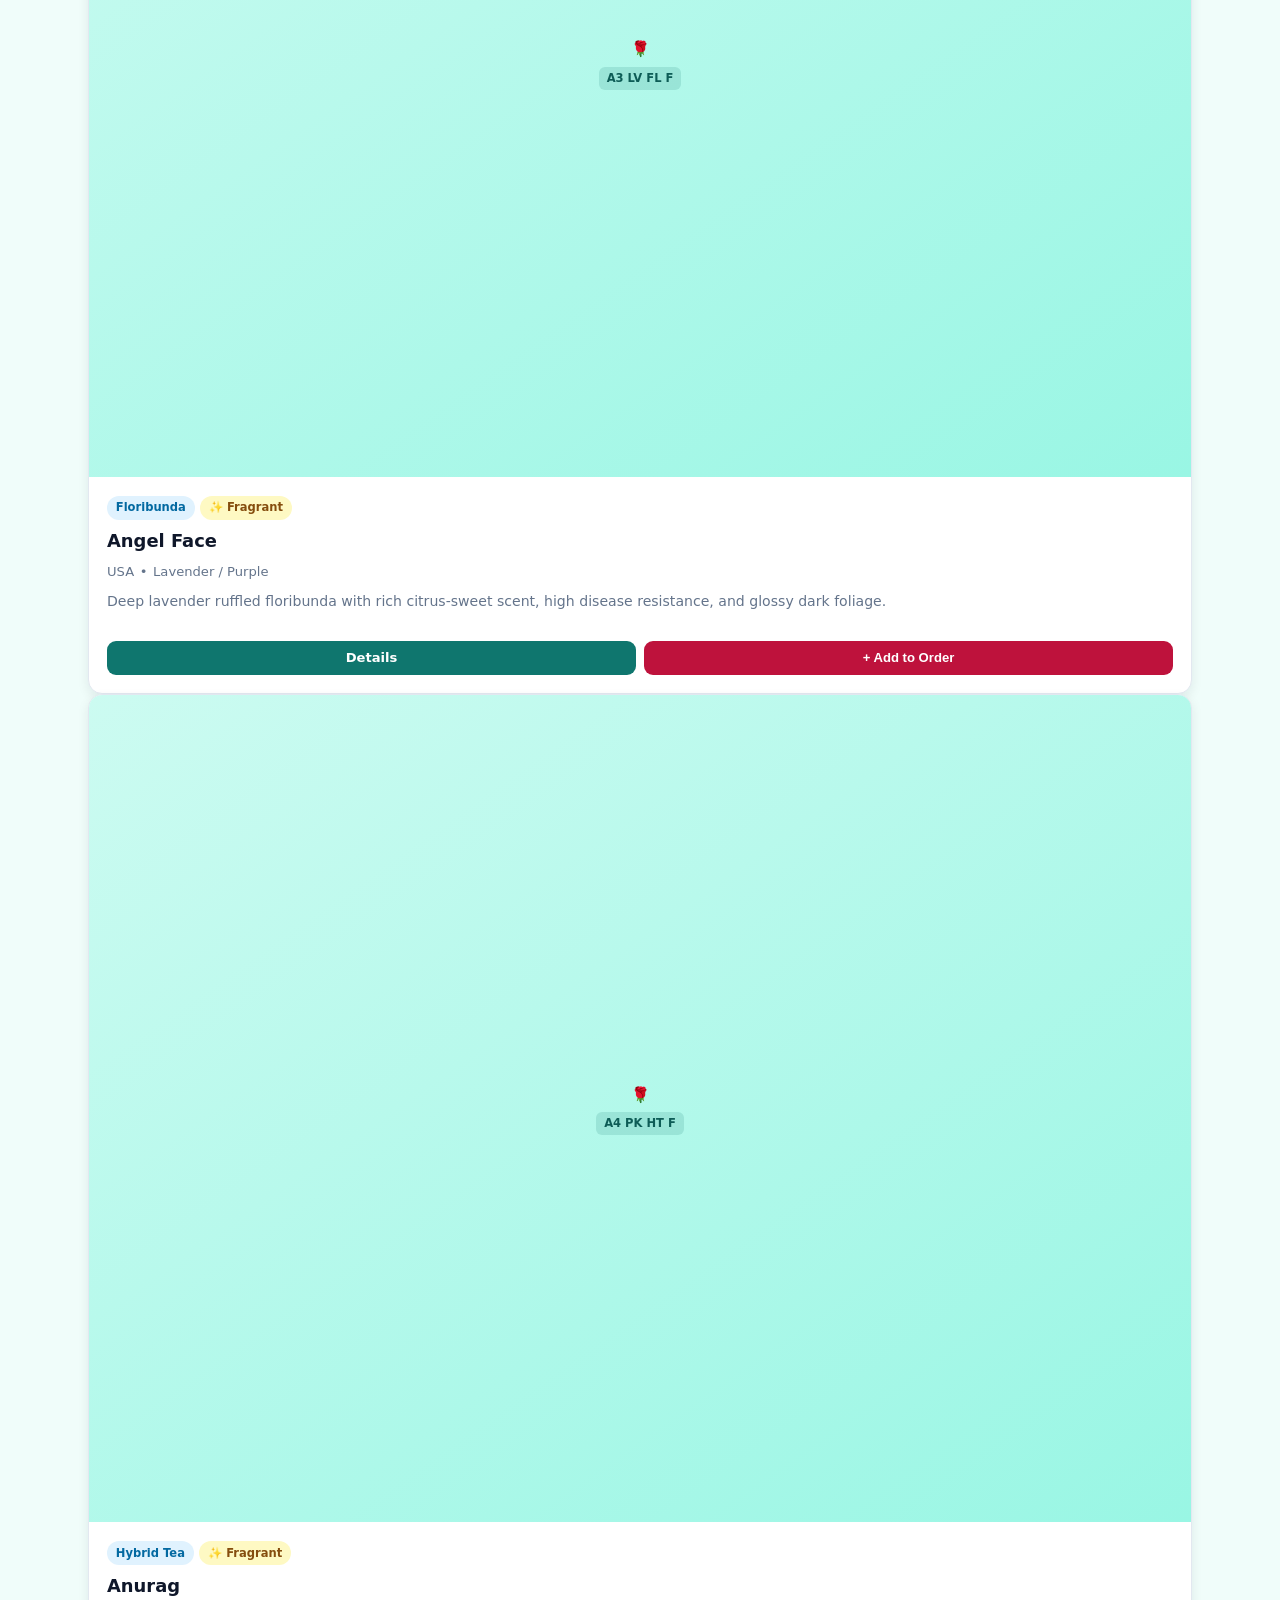
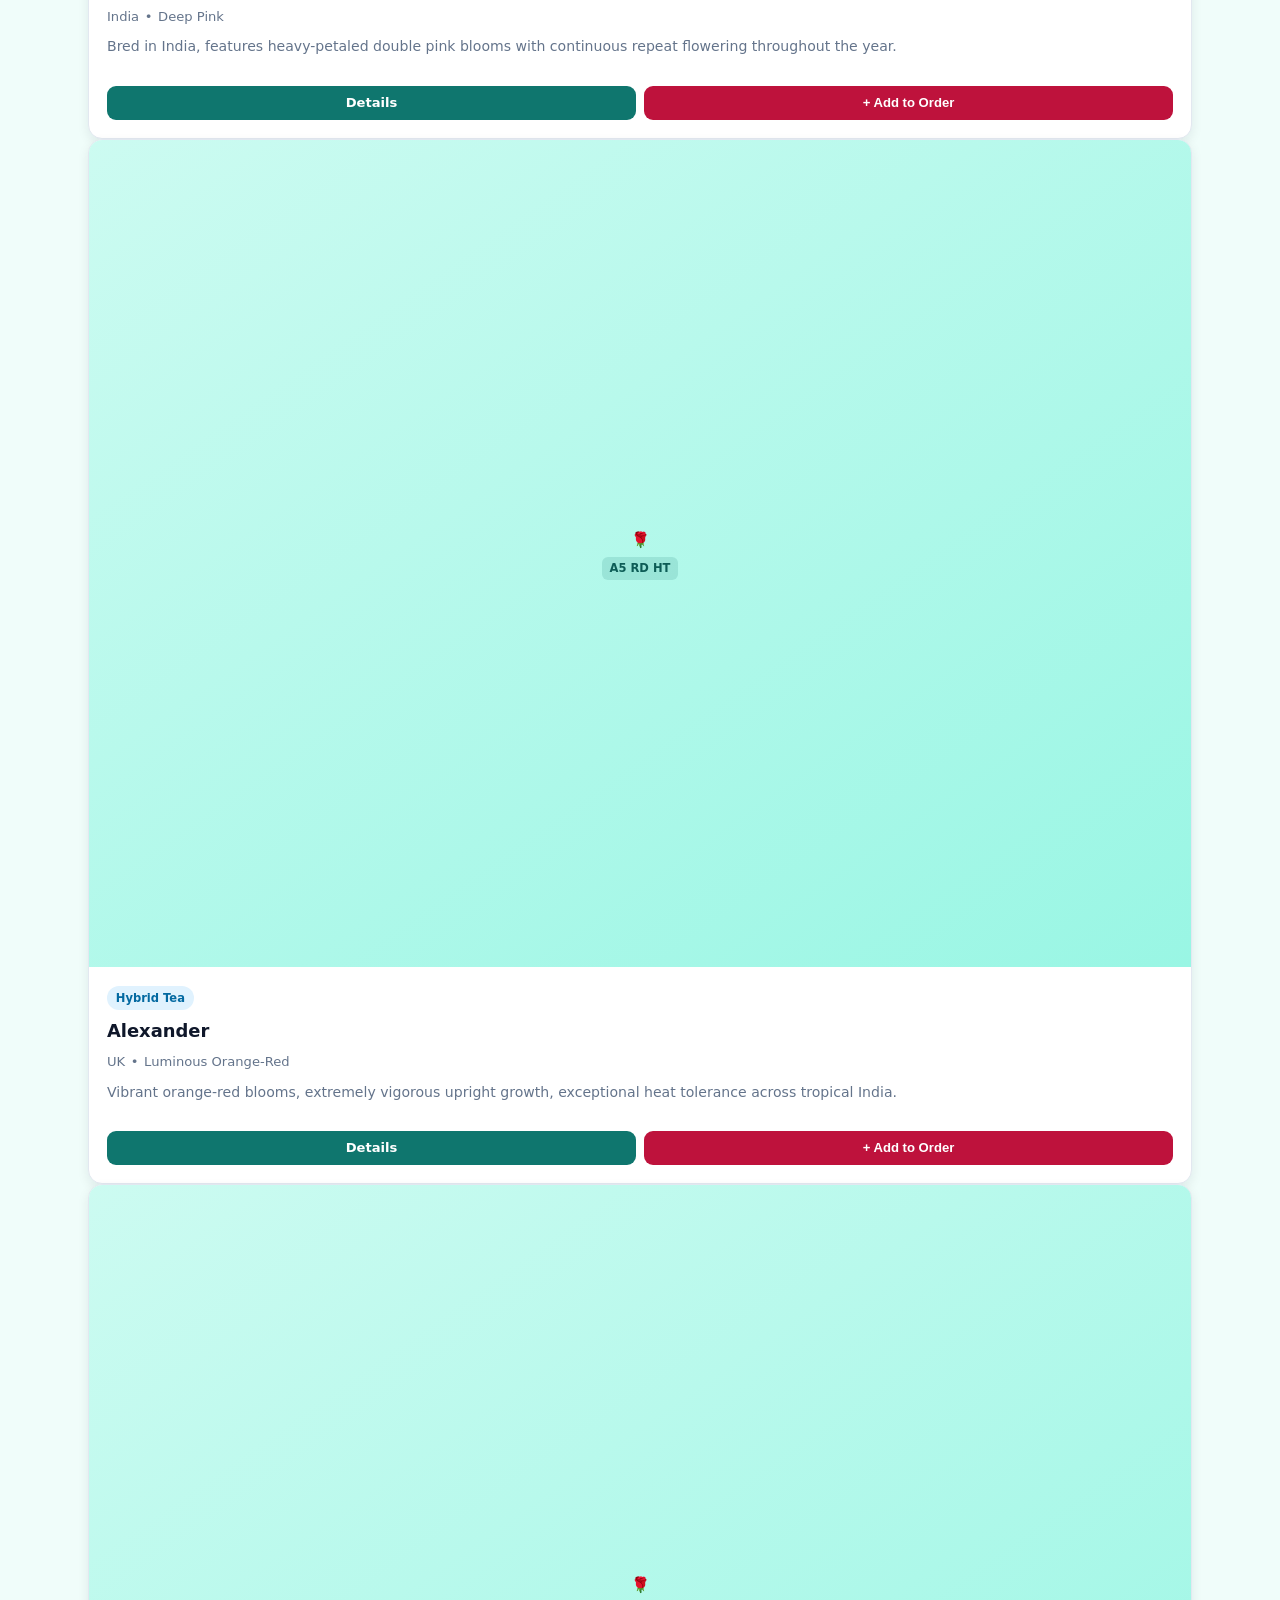
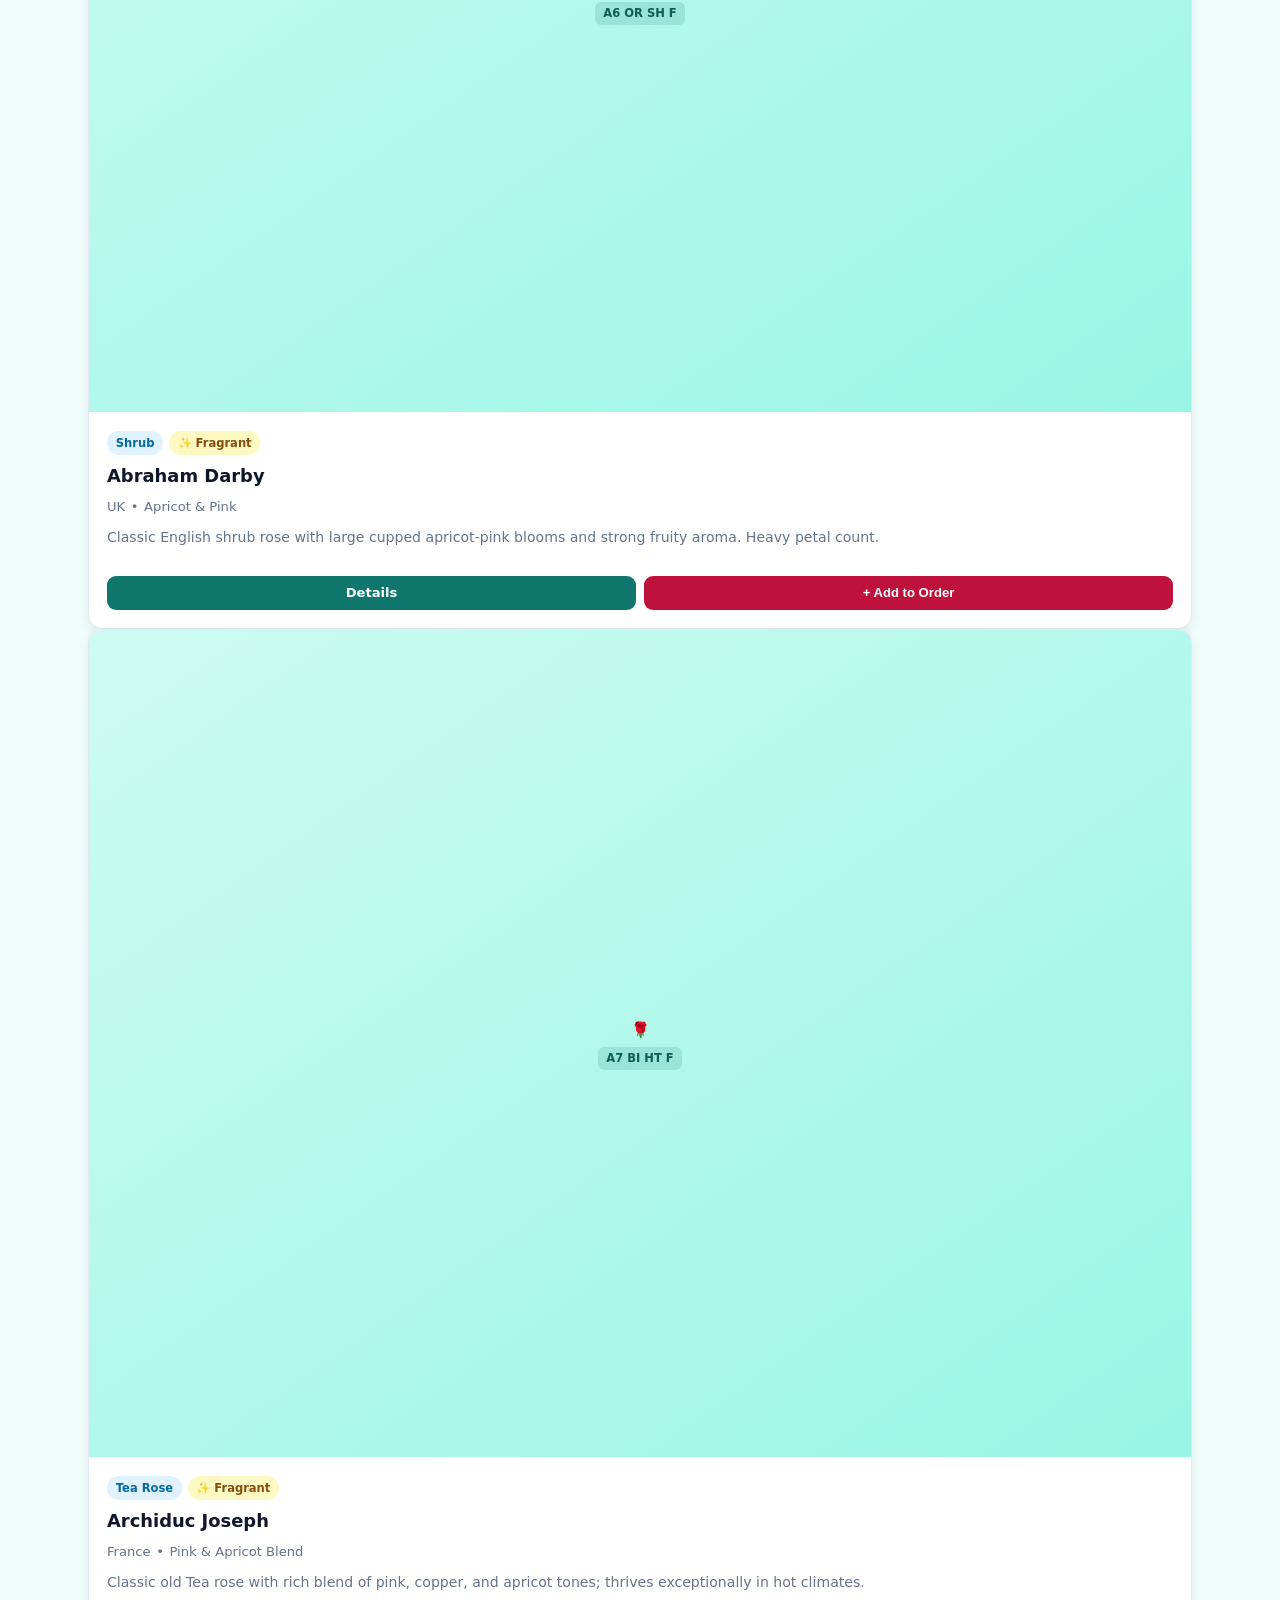
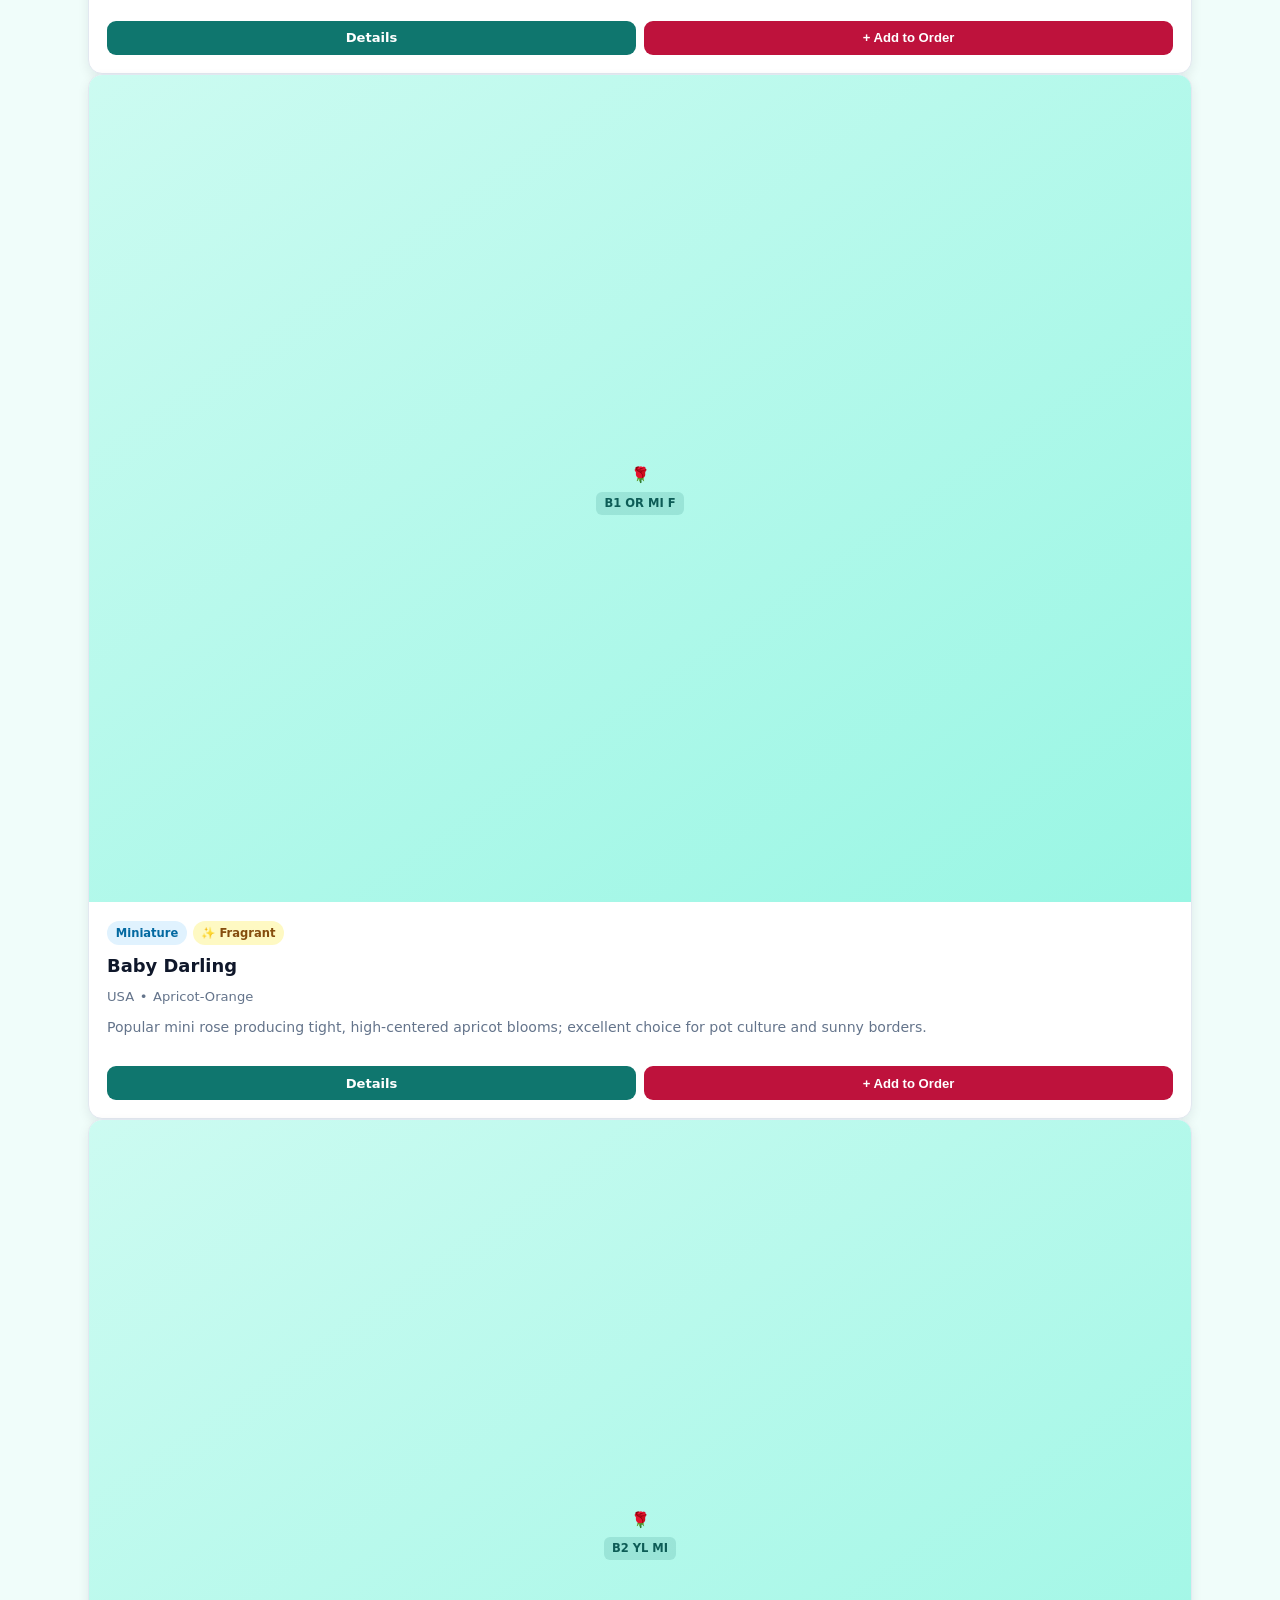
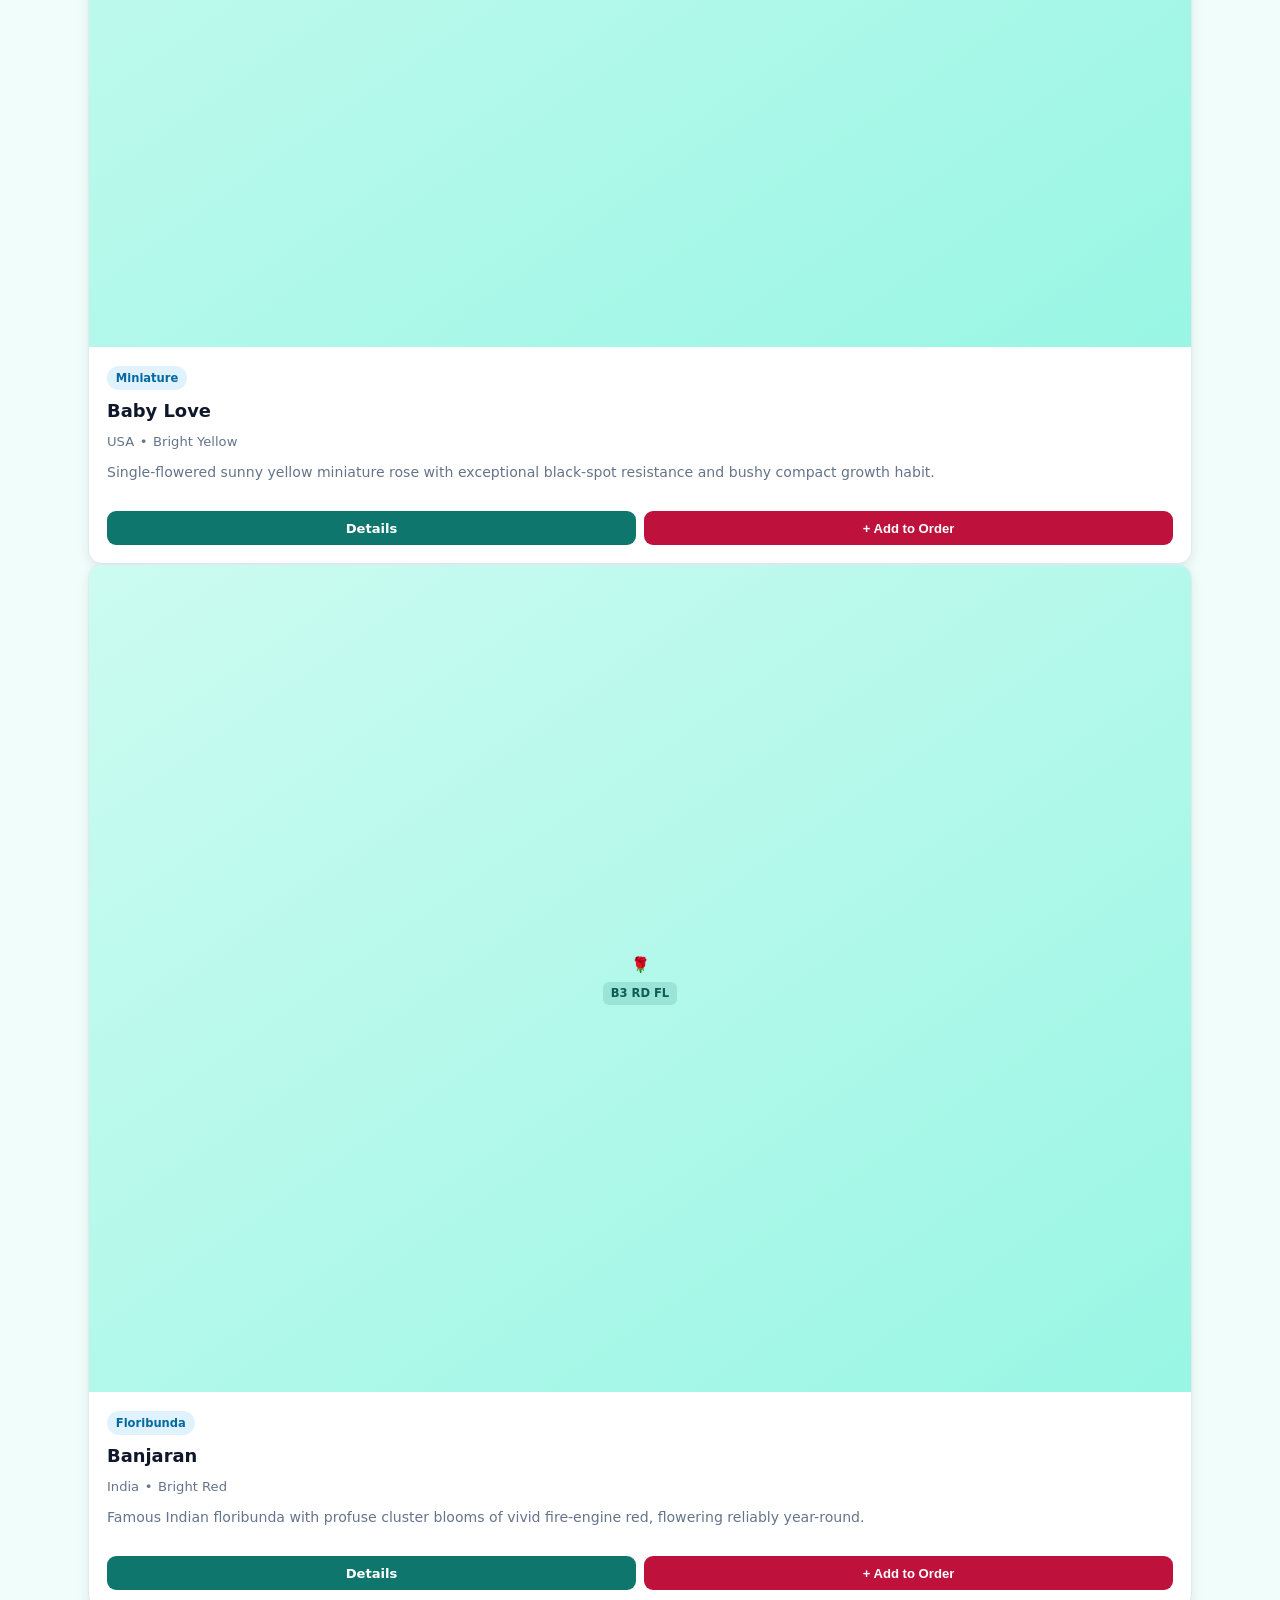
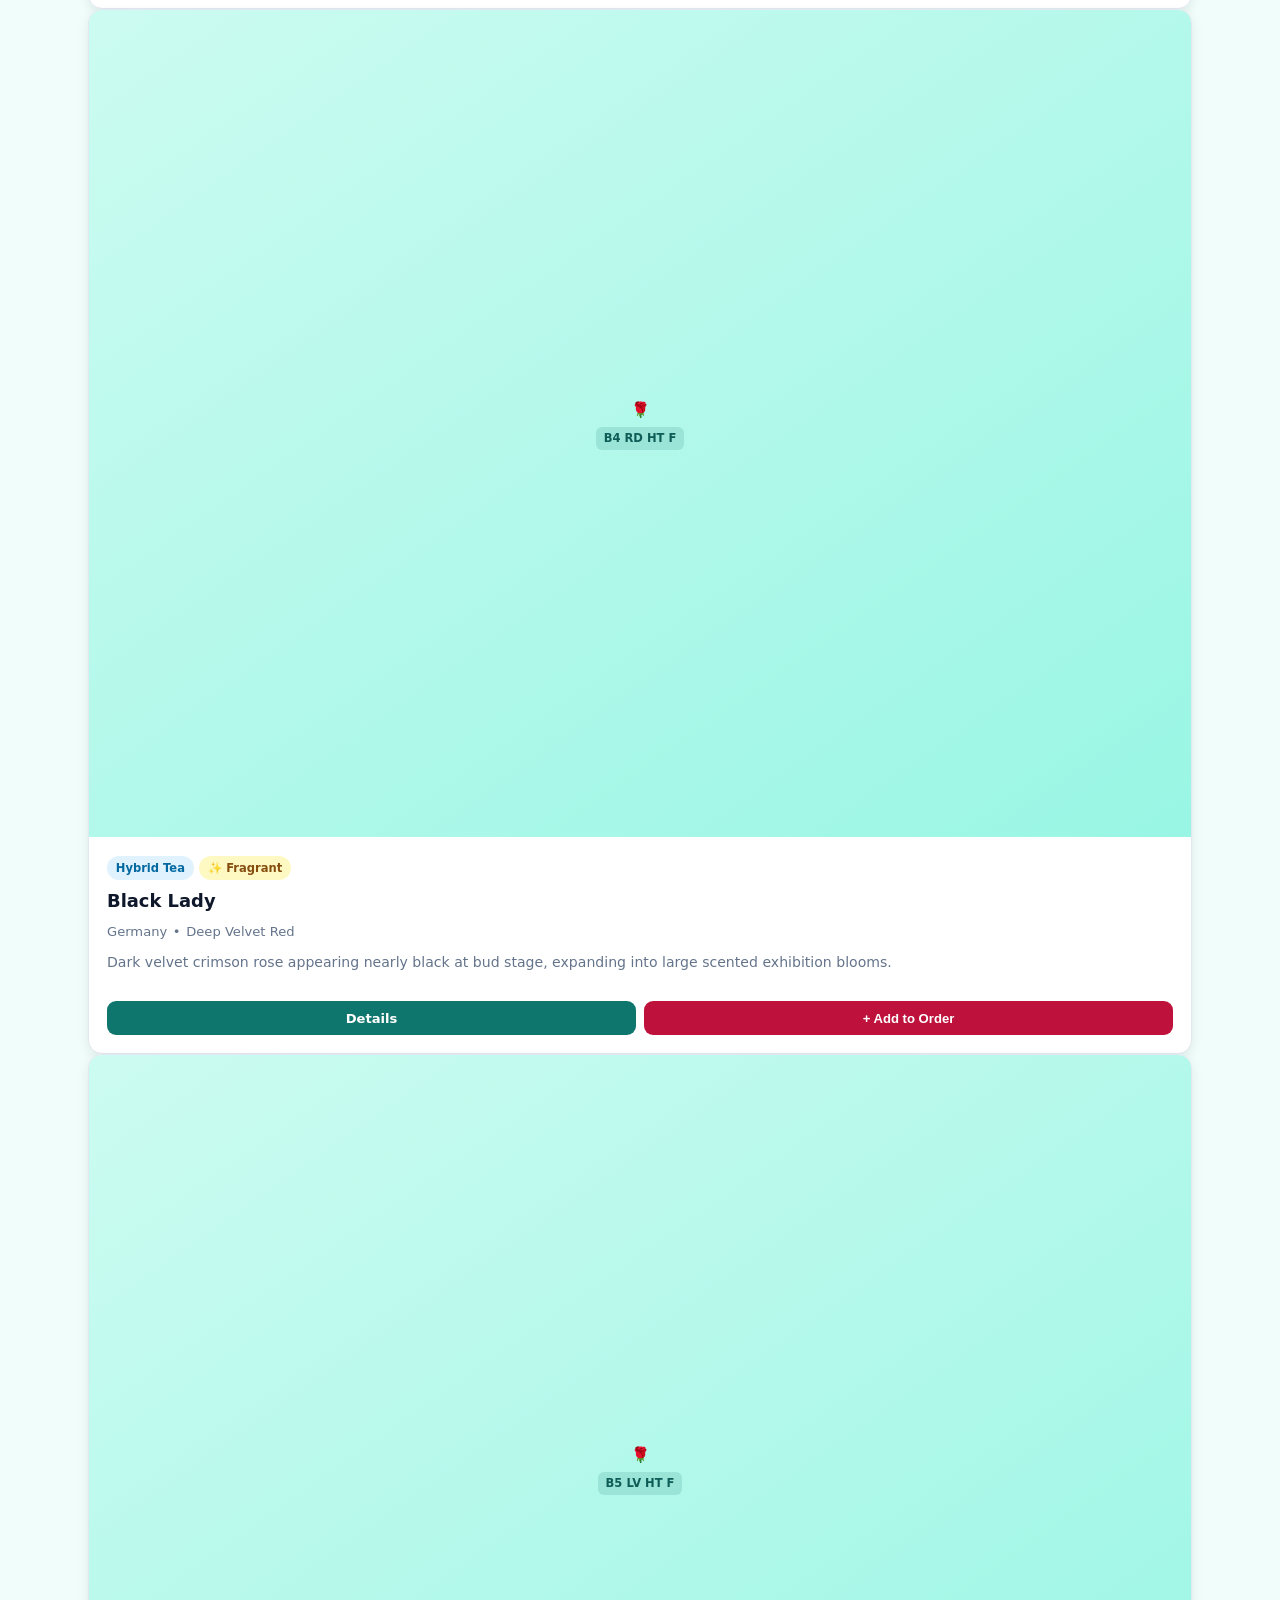
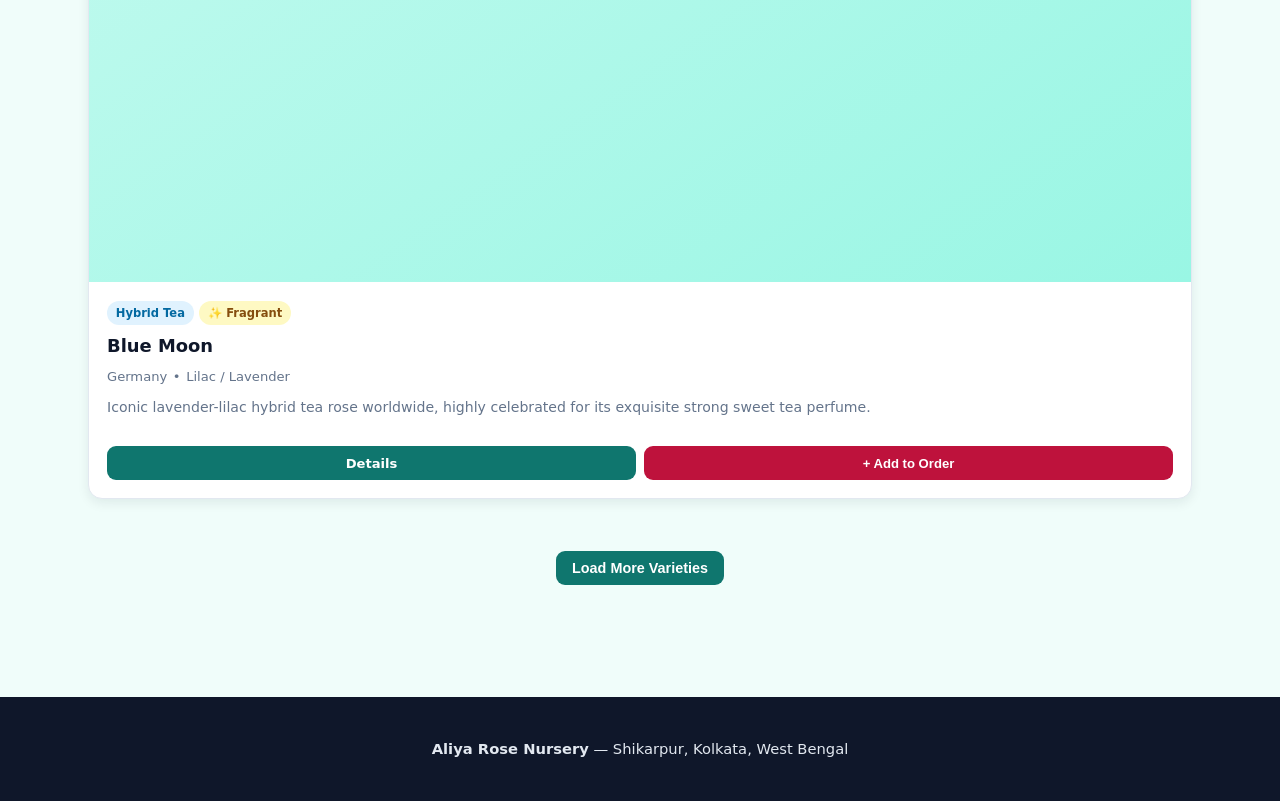
==== commit d7d08612: "Update index.html" ====
--- a/index.html
+++ b/index.html
@@ -3,209 +3,246 @@
 <head>
   <meta charset="UTF-8">
   <meta name="viewport" content="width=device-width, initial-scale=1.0">
-  <title>Aliya Rose Nursery — Shikarpur, Kolkata | 500 Rose Varieties</title>
-  <meta name="description" content="Aliya Rose Nursery, Shikarpur (Kolkata) — High-quality Indian & imported rose cultivars. Browse 100+ listed varieties from our 500-variety commercial catalog.">
+  <title>Aliya Rose Nursery — Commercial Wholesale Catalog</title>
   <link rel="stylesheet" href="style.css">
+  <style>
+    .rules-btn {
+      background-color: #fdf2f4;
+      color: #be123c;
+      border: 1px solid #be123c;
+      padding: 0.35rem 0.85rem;
+      border-radius: 20px;
+      font-size: 0.85rem;
+      font-weight: 600;
+      cursor: pointer;
+      margin-left: 0.5rem;
+      vertical-align: middle;
+      transition: all 0.2s ease;
+    }
+    .rules-btn:hover {
+      background-color: #be123c;
+      color: #ffffff;
+    }
+    .rules-modal-overlay {
+      display: none;
+      position: fixed;
+      top: 0; left: 0; width: 100%; height: 100%;
+      background: rgba(0, 0, 0, 0.55);
+      z-index: 10000;
+      align-items: center;
+      justify-content: center;
+      padding: 1rem;
+      box-sizing: border-box;
+    }
+    .rules-modal-overlay.show {
+      display: flex;
+    }
+    .rules-modal-box {
+      background: #ffffff;
+      max-width: 480px;
+      width: 100%;
+      border-radius: 12px;
+      padding: 1.5rem;
+      box-shadow: 0 10px 25px rgba(0, 0, 0, 0.25);
+      animation: popIn 0.2s ease-out;
+    }
+    .rules-modal-header {
+      display: flex;
+      justify-content: space-between;
+      align-items: center;
+      border-bottom: 1px solid #e5e7eb;
+      padding-bottom: 0.75rem;
+      margin-bottom: 1rem;
+    }
+    .rules-modal-header h3 {
+      margin: 0;
+      color: #881337;
+      font-size: 1.15rem;
+    }
+    .close-rules-btn {
+      background: none;
+      border: none;
+      font-size: 1.6rem;
+      line-height: 1;
+      color: #6b7280;
+      cursor: pointer;
+    }
+    .rules-modal-body p {
+      margin-top: 0;
+      color: #374151;
+      font-size: 0.95rem;
+    }
+    .rules-modal-body ul {
+      padding-left: 1.2rem;
+      color: #1f2937;
+      font-size: 0.92rem;
+      line-height: 1.6;
+      margin-bottom: 1.2rem;
+    }
+    .rules-modal-body li {
+      margin-bottom: 0.45rem;
+    }
+    .watch-now-btn {
+      width: 100%;
+      background-color: #be123c;
+      color: #ffffff;
+      border: none;
+      padding: 0.75rem 1rem;
+      font-size: 0.95rem;
+      font-weight: 700;
+      border-radius: 8px;
+      cursor: pointer;
+      display: flex;
+      align-items: center;
+      justify-content: center;
+      gap: 0.5rem;
+      transition: background 0.2s ease;
+    }
+    .watch-now-btn:hover {
+      background-color: #9f1239;
+    }
+    .video-coming-soon-box {
+      display: none;
+      margin-top: 1rem;
+      background: #fdf2f4;
+      border: 1px dashed #be123c;
+      border-radius: 8px;
+      padding: 1.2rem;
+      text-align: center;
+      color: #881337;
+      animation: popIn 0.2s ease-out;
+    }
+    .video-coming-soon-box.show {
+      display: block;
+    }
+    @keyframes popIn {
+      from { transform: scale(0.95); opacity: 0; }
+      to { transform: scale(1); opacity: 1; }
+    }
+  </style>
 </head>
 <body>
 
   <header>
     <h1>Aliya Rose Nursery</h1>
     <p>Shikarpur, Kolkata, West Bengal</p>
-    <div class="header-badge">500 Verified Varieties • Wholesale & Retail</div>
   </header>
 
   <nav class="sticky-nav">
-    <a href="index.html" class="nav-brand">Aliya Rose Nursery</a>
-    <button class="menu-btn" onclick="toggleMenu()">Menu ☰</button>
+    <a href="index.html" class="nav-brand">🌹 Catalog</a>
+    <button class="menu-toggle" onclick="toggleMenu()">☰</button>
     <div class="nav-links" id="navLinks">
-      <a href="#catalog" onclick="toggleMenu()">Catalog</a>
-      <a href="#pots" onclick="toggleMenu()">Net Pots</a>
-      <a href="#fertilizers" onclick="toggleMenu()">Fertilizers</a>
-      <a href="#services" onclick="toggleMenu()">Services</a>
-      <a href="#care" onclick="toggleMenu()">Rose Care</a>
-      <a href="order.html" onclick="toggleMenu()">Place Order</a>
-      <a href="#map-section" onclick="toggleMenu()">Location</a>
+      <a href="index.html">Home</a>
+      <a href="order.html">Order Cart</a>
     </div>
   </nav>
 
   <main>
-    <!-- Catalog -->
-    <section id="catalog">
-      <h2>Rose Variety Catalog <span class="count" id="totalCount">0</span></h2>
-      <p class="text-muted text-sm" style="margin-bottom: 1rem;">
-        Browse our commercial directory. Each variety has a unique plant code (e.g. <strong>D1 BI HT F</strong>).
-        Click any rose for full details &amp; ordering.
+    <section class="catalog-intro" style="text-align: center; padding: 1.5rem 1rem;">
+      <h2>Browse Our Commercial Directory</h2>
+      <p>
+        Each variety has a unique plant code for wholesale ordering.
+        <button type="button" onclick="openRulesModal()" class="rules-btn">
+          ℹ️ How Plant Codes Work
+        </button>
       </p>
-
-      <div class="controls">
-        <div class="search-row">
-          <input type="search" id="searchInput" placeholder="Search by name, code, color, origin…" autocomplete="off">
-          <button class="btn btn-primary" onclick="applyFilters()">Search</button>
-        </div>
-
-        <div class="filter-group">
-          <span class="filter-label">Type</span>
-          <div class="filter-chips" id="typeFilters">
-            <button class="filter-chip active" data-filter="type" data-value="All">All</button>
-          </div>
-        </div>
-
-        <div class="filter-group">
-          <span class="filter-label">Fragrance</span>
-          <div class="filter-chips">
-            <button class="filter-chip active" data-filter="fragrant" data-value="All">All</button>
-            <button class="filter-chip fragrant" data-filter="fragrant" data-value="true">✨ Fragrant Only</button>
-            <button class="filter-chip" data-filter="fragrant" data-value="false">Non-fragrant</button>
-          </div>
-        </div>
-
-        <div class="filter-group">
-          <span class="filter-label">Alphabet</span>
-          <div class="filter-chips" id="alphaFilters">
-            <button class="filter-chip active" data-filter="alpha" data-value="All">All</button>
-          </div>
-        </div>
-      </div>
-
-      <div class="grid" id="catalogGrid"></div>
-
-      <div class="center-btn">
-        <button class="btn btn-primary" id="viewMoreBtn" onclick="loadMore()">View More Varieties</button>
-      </div>
     </section>
 
-    <!-- Net Pots -->
-    <section id="pots">
-      <h2>Net Pots & Accessories</h2>
-      <div class="grid">
-        <div class="card">
-          <div class="img-placeholder">🪴 Net Pots</div>
-          <div class="card-body">
-            <h3>Standard Horticultural Net Pots</h3>
-            <p class="text-sm text-muted">Durable net pots designed for optimal root aeration, drainage, and healthy rose propagation.</p>
-          </div>
-        </div>
-        <div class="card">
-          <div class="img-placeholder">🪴 Propagation</div>
-          <div class="card-body">
-            <h3>Grafting & Rootstock Supplies</h3>
-            <p class="text-sm text-muted">Quality rootstock and grafting accessories for commercial rose production.</p>
-          </div>
-        </div>
-      </div>
+    <!-- Search & Filters -->
+    <section class="filters-section">
+      <div class="search-bar">
+        <input type="text" id="searchInput" placeholder="Search by name, code (e.g. D1 BI HT F), color, or origin..." oninput="applyFilters()">
+      </div>
+
+      <div class="filter-group">
+        <label>Type:</label>
+        <div class="filter-chips" id="typeFilters">
+          <button class="filter-chip active" data-filter="type" data-value="All">All</button>
+        </div>
+      </div>
+
+      <div class="filter-group">
+        <label>Fragrance:</label>
+        <div class="filter-chips">
+          <button class="filter-chip active" data-filter="fragrant" data-value="All">All</button>
+          <button class="filter-chip" data-filter="fragrant" data-value="true">✨ Fragrant</button>
+          <button class="filter-chip" data-filter="fragrant" data-value="false">Non-Fragrant</button>
+        </div>
+      </div>
+
+      <div class="filter-group">
+        <label>A–Z:</label>
+        <div class="filter-chips" id="alphaFilters">
+          <button class="filter-chip active" data-filter="alpha" data-value="All">All</button>
+        </div>
+      </div>
+
+      <p class="text-sm text-muted" style="margin-top: 0.75rem;">
+        Showing <strong id="totalCount">0</strong> varieties
+      </p>
     </section>
 
-    <!-- Fertilizers -->
-    <section id="fertilizers">
-      <h2>Organic Fertilizers</h2>
-      <div class="grid">
-        <div class="card">
-          <div class="img-placeholder">🌱 Cow Dung</div>
-          <div class="card-body">
-            <h3>Composted Cow Dung Fertilizer</h3>
-            <p class="text-sm text-muted">Rich, fully aged organic matter ideal for improving soil structure and root growth.</p>
-          </div>
-        </div>
-        <div class="card">
-          <div class="img-placeholder">🪱 Vermicompost</div>
-          <div class="card-body">
-            <h3>Pure Earthworm Vermicompost</h3>
-            <p class="text-sm text-muted">Premium nutrient-rich organic vermicompost packed with essential microbes for lush blooms.</p>
-          </div>
-        </div>
-      </div>
-    </section>
-
-    <!-- Services -->
-    <section id="services">
-      <h2>Services & Garden Tools</h2>
-      <div class="services-tools-grid">
-        <div class="info-box">
-          <h3>Garden & Landscaping Services</h3>
-          <ul class="info-list">
-            <li>Commercial Rose Garden Design & Planning</li>
-            <li>Bulk Nursery Stock Supply for Landscaping</li>
-            <li>On-site Soil Testing & Garden Maintenance</li>
-            <li>Wholesale rootstock & variety supply across India</li>
-          </ul>
-        </div>
-        <div class="info-box">
-          <h3>Garden Tools & Supplies</h3>
-          <ul class="info-list">
-            <li>Heavy-duty Rose Pruning Shears & Secateurs</li>
-            <li>High-pressure Power Spray Wands</li>
-            <li>Potting Mixes & Grafting Accessories</li>
-            <li>Organic fungicides & foliar feeds</li>
-          </ul>
-        </div>
-      </div>
-    </section>
-
-    <!-- Care -->
-    <section id="care">
-      <h2>Professional Rose Care & Cultivation</h2>
-      <div class="care-card">
-        <h3>Expert Growing Guide</h3>
-        <p>Growing commercial-quality rose blooms requires proper sunlight, moisture management, and precise pruning:</p>
-        <ul class="info-list" style="margin-top: 0.8rem;">
-          <li><strong>Sunlight:</strong> Ensure plants receive 6–8 hours of direct sunlight daily.</li>
-          <li><strong>Watering:</strong> Water deeply at the base early in the morning, avoiding wet foliage.</li>
-          <li><strong>Pruning:</strong> Prune deadwood regularly at a 45-degree angle just above an outward-facing eye bud.</li>
-          <li><strong>Nutrients:</strong> Feed regularly with organic vermicompost and well-composted cow manure.</li>
+    <!-- Catalog Grid -->
+    <section class="catalog-grid" id="catalogGrid"></section>
+
+    <div style="text-align: center; margin: 2rem 0;">
+      <button id="viewMoreBtn" class="btn btn-primary" onclick="loadMore()">Load More Varieties</button>
+    </div>
+  </main>
+
+  <!-- Plant Code Rules Pop-up Modal -->
+  <div id="rulesModal" class="rules-modal-overlay" onclick="if(event.target === this) closeRulesModal()">
+    <div class="rules-modal-box">
+      <div class="rules-modal-header">
+        <h3>🌹 How Our Plant Codes Work</h3>
+        <button type="button" onclick="closeRulesModal()" class="close-rules-btn">&times;</button>
+      </div>
+      <div class="rules-modal-body">
+        <p>Every rose variety in our nursery is assigned a unique code for easy wholesale ordering and identification. For example: <strong>D1 BI HT F</strong></p>
+        <ul>
+          <li><strong>First Part (e.g., D1):</strong> Variety Initial & Serial Number</li>
+          <li><strong>Color Code (e.g., BI, R, Y, P):</strong> BI = Bicolor, R = Red, Y = Yellow, P = Pink, W = White, O = Orange</li>
+          <li><strong>Rose Type (e.g., HT, FL, CL, MIN):</strong> HT = Hybrid Tea, FL = Floribunda, CL = Climber, MIN = Miniature</li>
+          <li><strong>Fragrance (F):</strong> Indicates a fragrant variety (omitted if non-fragrant)</li>
         </ul>
-        <div class="care-video-buttons">
-          <button class="btn btn-secondary" onclick="openVideoModal('https://www.youtube.com/embed/dQw4w9WgXcQ', 'Professional Rose Planting Guide')">
-            🎬 Planting Guide
-          </button>
-          <button class="btn btn-secondary" onclick="openVideoModal('https://www.youtube.com/embed/dQw4w9WgXcQ', 'Rose Pruning Masterclass')">
-            🎬 Pruning Masterclass
-          </button>
-        </div>
-      </div>
-    </section>
-
-    <!-- Location -->
-    <section id="map-section">
-      <h2>Nursery Location</h2>
-      <p style="margin-bottom: 1rem;">
-        <strong>Aliya Rose Nursery</strong> — Jhaligachhi, Greentech City, New Town, Shikarpur, Kolkata, West Bengal 700135
-      </p>
-      <div class="map-wrapper">
-        <iframe
-          src="https://maps.google.com/maps?q=Shikarpur%20Jhaligachhi%20Greentech%20City%20Kolkata&t=&z=14&ie=UTF8&iwloc=&output=embed"
-          loading="lazy"
-          allowfullscreen>
-        </iframe>
-        <div class="map-fallback" id="mapFallback">
-          📍 <h3>Shikarpur Area, Kolkata</h3>
-          <p>Aliya Rose Nursery, Jhaligachhi, Greentech City, New Town, West Bengal 700135</p>
-          <a href="https://maps.app.goo.gl/sfhVkocWiRw44fsC8" target="_blank" rel="noopener" class="btn btn-primary mt-2">
-            Open in Google Maps
-          </a>
-        </div>
-      </div>
-    </section>
-  </main>
-
-  <!-- Video Modal -->
-  <div class="modal" id="videoModal">
-    <div class="modal-content">
-      <button class="close-btn" onclick="closeVideoModal()">&times;</button>
-      <h3 id="modalTitle">Plant Video</h3>
-      <div class="video-container">
-        <iframe id="videoIframe" src="" allowfullscreen allow="accelerometer; autoplay; clipboard-write; encrypted-media; gyroscope; picture-in-picture"></iframe>
+
+        <!-- Watch Now Button -->
+        <button type="button" onclick="showVideoComingSoon()" class="watch-now-btn" id="watchNowBtn">
+          🎬 Watch Now (Video Guide)
+        </button>
+
+        <!-- Video Coming Soon Box -->
+        <div id="videoComingSoonBox" class="video-coming-soon-box">
+          <div style="font-size: 1.8rem; margin-bottom: 0.3rem;">🎥</div>
+          <strong style="font-size: 1.05rem; display: block; margin-bottom: 0.25rem;">Video Coming Soon!</strong>
+          <span style="font-size: 0.88rem; color: #4b5563;">We are preparing a step-by-step video guide explaining our nursery plant codes.</span>
+        </div>
       </div>
     </div>
   </div>
 
   <footer>
     <p><strong>Aliya Rose Nursery</strong> — Shikarpur, Kolkata, West Bengal</p>
-    <p>Catalog Capacity: 500 Verified Varieties • Quote the unique plant code when ordering</p>
-    <p class="mt-1"><a href="order.html">Place a Wholesale / Retail Order</a></p>
   </footer>
 
-  <script src="roses-data.js"></script>
-  <script src="script.js"></script>
+  <!-- Data & Logic -->
+  <script src="roses-data.js?v=4"></script>
+  <script src="script.js?v=4"></script>
+  <script>
+    function openRulesModal() {
+      document.getElementById("rulesModal").classList.add("show");
+    }
+    function closeRulesModal() {
+      document.getElementById("rulesModal").classList.remove("show");
+      // Reset video notice when modal closes
+      document.getElementById("videoComingSoonBox").classList.remove("show");
+      document.getElementById("watchNowBtn").style.display = "flex";
+    }
+    function showVideoComingSoon() {
+      document.getElementById("watchNowBtn").style.display = "none";
+      document.getElementById("videoComingSoonBox").classList.add("show");
+    }
+  </script>
+
 </body>
 </html>
--- a/style.css
+++ b/style.css
@@ -1,18 +1,22 @@
 :root {
-  --sky: #38bdf8;
-  --sky-dark: #0284c7;
-  --sky-light: #e0f2fe;
-  --sky-bg: #f0f9ff;
+  --primary: #0f766e;
+  --primary-dark: #0d5c56;
+  --primary-light: #ccfbf1;
+  --accent: #f59e0b;
+  --accent-dark: #d97706;
   --ink: #0f172a;
   --muted: #64748b;
   --paper: #ffffff;
+  --bg: #f0fdfa;
   --line: #e2e8f0;
-  --shadow: 0 4px 6px -1px rgba(0, 0, 0, 0.08), 0 2px 4px -1px rgba(0, 0, 0, 0.04);
-  --radius: 12px;
+  --shadow: 0 4px 12px rgba(15, 23, 42, 0.08);
+  --radius: 14px;
 }
 
 * {
   box-sizing: border-box;
+  margin: 0;
+  padding: 0;
 }
 
 html {
@@ -20,74 +24,102 @@
 }
 
 body {
-  margin: 0;
   font-family: system-ui, -apple-system, BlinkMacSystemFont, "Segoe UI", Roboto, sans-serif;
-  background-color: var(--sky-bg);
+  background-color: var(--bg);
   color: var(--ink);
   line-height: 1.6;
-}
-
+  min-height: 100vh;
+}
+
+/* Header */
 header {
-  background: linear-gradient(135deg, #0284c7, #38bdf8);
+  background: linear-gradient(135deg, #0f766e 0%, #0d9488 50%, #14b8a6 100%);
   color: white;
   text-align: center;
-  padding: 2.5rem 1rem;
+  padding: 2.8rem 1.2rem 2.2rem;
+  position: relative;
+  overflow: hidden;
+}
+
+header::before {
+  content: "";
+  position: absolute;
+  inset: 0;
+  background: radial-gradient(circle at 20% 80%, rgba(255,255,255,0.12) 0%, transparent 50%);
+  pointer-events: none;
 }
 
 header h1 {
-  margin: 0;
-  font-size: 2.5rem;
-  font-weight: 700;
-  letter-spacing: -0.02em;
+  font-size: clamp(1.8rem, 5vw, 2.6rem);
+  font-weight: 800;
+  letter-spacing: -0.03em;
+  margin-bottom: 0.35rem;
+  position: relative;
 }
 
 header p {
-  margin: 0.5rem 0 0;
-  font-size: 1.1rem;
-  opacity: 0.9;
-}
-
-/* Navigation */
+  font-size: 1.05rem;
+  opacity: 0.92;
+  position: relative;
+}
+
+.header-badge {
+  display: inline-block;
+  background: rgba(255,255,255,0.2);
+  padding: 0.25rem 0.85rem;
+  border-radius: 999px;
+  font-size: 0.82rem;
+  margin-top: 0.7rem;
+  font-weight: 600;
+}
+
+/* Sticky Nav */
 .sticky-nav {
   position: sticky;
   top: 0;
-  background: rgba(255, 255, 255, 0.95);
-  backdrop-filter: blur(8px);
+  background: rgba(255, 255, 255, 0.92);
+  backdrop-filter: blur(12px);
+  -webkit-backdrop-filter: blur(12px);
   border-bottom: 1px solid var(--line);
-  padding: 0.75rem 1.5rem;
+  padding: 0.7rem 1.25rem;
   display: flex;
   justify-content: space-between;
   align-items: center;
   z-index: 1000;
+  box-shadow: 0 1px 3px rgba(0,0,0,0.04);
 }
 
 .nav-brand {
+  font-weight: 800;
+  color: var(--primary);
+  font-size: 1.05rem;
+  text-decoration: none;
+}
+
+.menu-btn {
+  background: var(--primary-light);
+  border: 1px solid #99f6e4;
+  color: var(--primary-dark);
+  padding: 0.4rem 0.95rem;
+  border-radius: 9px;
   font-weight: 700;
-  color: var(--sky-dark);
-}
-
-.menu-btn {
-  background: var(--sky-light);
-  border: 1px solid var(--sky);
-  color: var(--sky-dark);
-  padding: 0.4rem 0.9rem;
-  border-radius: 8px;
-  font-weight: 600;
   cursor: pointer;
+  font-size: 0.9rem;
 }
 
 .nav-links {
   display: none;
   position: absolute;
   top: 100%;
-  right: 1.5rem;
-  background: var(--paper);
-  border: 1px solid var(--line);
-  border-radius: var(--radius);
-  box-shadow: var(--shadow);
-  padding: 1rem;
+  right: 1rem;
+  background: var(--paper);
+  border: 1px solid var(--line);
+  border-radius: var(--radius);
+  box-shadow: var(--shadow);
+  padding: 0.75rem;
   flex-direction: column;
-  gap: 0.5rem;
+  gap: 0.25rem;
+  min-width: 200px;
 }
 
 .nav-links.show {
@@ -97,116 +129,144 @@
 .nav-links a {
   text-decoration: none;
   color: var(--ink);
-  padding: 0.4rem 0.8rem;
-  border-radius: 6px;
-  font-weight: 500;
+  padding: 0.5rem 0.9rem;
+  border-radius: 8px;
+  font-weight: 550;
+  font-size: 0.95rem;
 }
 
 .nav-links a:hover {
-  background: var(--sky-light);
-  color: var(--sky-dark);
+  background: var(--primary-light);
+  color: var(--primary-dark);
 }
 
 /* Layout */
 main {
-  max-width: 1100px;
-  margin: 2rem auto;
-  padding: 0 1rem;
+  max-width: 1140px;
+  margin: 0 auto;
+  padding: 1.75rem 1.1rem 3rem;
 }
 
 section {
-  margin-bottom: 3.5rem;
-  transition: opacity 0.6s ease, transform 0.6s ease;
-}
-
-/* Scroll Hide Effect */
-.scroll-section.scroll-hidden {
-  opacity: 0;
-  transform: translateY(30px);
-  pointer-events: none;
+  margin-bottom: 3.25rem;
 }
 
 h2 {
-  color: var(--sky-dark);
-  font-size: 1.6rem;
-  margin-bottom: 1.2rem;
-  border-bottom: 2px solid var(--sky-light);
-  padding-bottom: 0.4rem;
-}
-
-/* Accordions / Toggles */
-.toggle-container {
+  color: var(--primary-dark);
+  font-size: 1.55rem;
+  margin-bottom: 1.1rem;
+  padding-bottom: 0.45rem;
+  border-bottom: 3px solid var(--primary-light);
+  display: flex;
+  align-items: center;
+  gap: 0.5rem;
+}
+
+h2 .count {
+  font-size: 0.85rem;
+  background: var(--primary);
+  color: white;
+  padding: 0.15rem 0.55rem;
+  border-radius: 999px;
+  font-weight: 700;
+}
+
+/* Search & Filters */
+.controls {
+  background: var(--paper);
+  border: 1px solid var(--line);
+  border-radius: var(--radius);
+  padding: 1.1rem;
+  margin-bottom: 1.5rem;
+  box-shadow: var(--shadow);
+}
+
+.search-row {
+  display: flex;
+  gap: 0.7rem;
   margin-bottom: 1rem;
-}
-
-.toggle-btn {
-  width: 100%;
-  background: var(--paper);
-  border: 1px solid var(--line);
-  padding: 0.8rem 1.2rem;
-  border-radius: var(--radius);
-  font-weight: 600;
-  color: var(--ink);
+  flex-wrap: wrap;
+}
+
+.search-row input {
+  flex: 1;
+  min-width: 200px;
+  padding: 0.7rem 1rem;
+  border: 1px solid var(--line);
+  border-radius: 10px;
+  font-size: 1rem;
+  outline: none;
+  transition: border-color 0.2s;
+}
+
+.search-row input:focus {
+  border-color: var(--primary);
+  box-shadow: 0 0 0 3px rgba(15, 118, 110, 0.15);
+}
+
+.filter-group {
+  margin-bottom: 0.85rem;
+}
+
+.filter-group:last-child {
+  margin-bottom: 0;
+}
+
+.filter-label {
+  font-size: 0.8rem;
+  font-weight: 700;
+  color: var(--muted);
+  text-transform: uppercase;
+  letter-spacing: 0.04em;
+  margin-bottom: 0.45rem;
+  display: block;
+}
+
+.filter-chips {
+  display: flex;
+  flex-wrap: wrap;
+  gap: 0.4rem;
+}
+
+.filter-chip {
+  background: #f8fafc;
+  border: 1px solid var(--line);
+  padding: 0.38rem 0.85rem;
+  border-radius: 999px;
+  font-size: 0.84rem;
   cursor: pointer;
-  display: flex;
-  justify-content: space-between;
-  align-items: center;
-  box-shadow: 0 1px 2px rgba(0,0,0,0.03);
-}
-
-.toggle-btn:hover {
-  border-color: var(--sky);
-}
-
-.toggle-content {
-  display: none;
-  padding: 1rem;
-  background: var(--paper);
-  border: 1px solid var(--line);
-  border-top: none;
-  border-radius: 0 0 var(--radius) var(--radius);
-  flex-wrap: wrap;
-  gap: 0.5rem;
-}
-
-.toggle-content.show,
-.toggle-content.show-default {
-  display: flex;
-}
-
-/* Filter Chips */
-.filter-chip {
-  background: var(--sky-bg);
-  border: 1px solid var(--line);
-  padding: 0.4rem 0.9rem;
-  border-radius: 999px;
-  font-size: 0.88rem;
-  cursor: pointer;
+  transition: all 0.15s;
+  font-weight: 500;
+}
+
+.filter-chip:hover {
+  border-color: var(--primary);
+  color: var(--primary-dark);
 }
 
 .filter-chip.active {
-  background: var(--sky-dark);
+  background: var(--primary);
   color: white;
-  border-color: var(--sky-dark);
-}
-
-.filter-chip.fragrant-chip {
-  background: #fef08a;
+  border-color: var(--primary);
+}
+
+.filter-chip.fragrant {
+  background: #fef9c3;
+  border-color: #fde047;
   color: #854d0e;
-  border-color: #fde047;
-}
-
-.filter-chip.fragrant-chip.active {
+}
+
+.filter-chip.fragrant.active {
   background: #ca8a04;
   color: white;
+  border-color: #ca8a04;
 }
 
 /* Grid & Cards */
 .grid {
   display: grid;
-  grid-template-columns: repeat(auto-fill, minmax(260px, 1fr));
-  gap: 1.25rem;
-  margin-top: 1rem;
+  grid-template-columns: repeat(auto-fill, minmax(270px, 1fr));
+  gap: 1.3rem;
 }
 
 .card {
@@ -217,113 +277,197 @@
   box-shadow: var(--shadow);
   display: flex;
   flex-direction: column;
+  transition: transform 0.2s, box-shadow 0.2s;
+}
+
+.card:hover {
+  transform: translateY(-3px);
+  box-shadow: 0 12px 24px rgba(15, 23, 42, 0.1);
 }
 
 .img-placeholder {
   width: 100%;
   aspect-ratio: 4/3;
-  background: var(--sky-light);
-  color: var(--sky-dark);
-  display: flex;
+  background: linear-gradient(145deg, #ccfbf1, #99f6e4);
+  color: var(--primary-dark);
+  display: flex;
+  flex-direction: column;
   align-items: center;
   justify-content: center;
+  font-weight: 700;
+  font-size: 0.95rem;
+  gap: 0.3rem;
+}
+
+.img-placeholder .code-tag {
+  font-size: 0.72rem;
+  background: rgba(15, 118, 110, 0.15);
+  padding: 0.15rem 0.5rem;
+  border-radius: 6px;
   font-weight: 600;
-  font-size: 0.95rem;
 }
 
 .card-body {
-  padding: 1.25rem;
+  padding: 1.15rem;
   display: flex;
   flex-direction: column;
-  gap: 0.75rem;
+  gap: 0.55rem;
   flex-grow: 1;
 }
 
 .card-body h3 {
-  margin: 0;
-  font-size: 1.15rem;
+  font-size: 1.12rem;
+  font-weight: 700;
+  line-height: 1.3;
+}
+
+.meta {
+  font-size: 0.82rem;
+  color: var(--muted);
+  display: flex;
+  flex-wrap: wrap;
+  gap: 0.35rem;
 }
 
 .badge {
-  align-self: flex-start;
-  background: var(--sky-light);
-  color: var(--sky-dark);
-  padding: 0.2rem 0.6rem;
+  display: inline-block;
+  background: var(--primary-light);
+  color: var(--primary-dark);
+  padding: 0.18rem 0.55rem;
   border-radius: 999px;
-  font-size: 0.75rem;
-  font-weight: 600;
+  font-size: 0.72rem;
+  font-weight: 700;
 }
 
 .badge.fragrant {
-  background: #fef08a;
+  background: #fef9c3;
   color: #854d0e;
 }
 
-/* Services & Tools Side-by-side Layout */
+.badge.type {
+  background: #e0f2fe;
+  color: #0369a1;
+}
+
+.card-actions {
+  display: flex;
+  gap: 0.5rem;
+  margin-top: auto;
+  padding-top: 0.4rem;
+}
+
+/* Buttons */
+.btn {
+  padding: 0.55rem 1rem;
+  border-radius: 9px;
+  border: none;
+  font-weight: 650;
+  cursor: pointer;
+  text-decoration: none;
+  display: inline-flex;
+  align-items: center;
+  justify-content: center;
+  gap: 0.35rem;
+  font-size: 0.9rem;
+  transition: all 0.15s;
+}
+
+.btn-primary {
+  background: var(--primary);
+  color: white;
+}
+
+.btn-primary:hover {
+  background: var(--primary-dark);
+}
+
+.btn-secondary {
+  background: var(--primary-light);
+  color: var(--primary-dark);
+  border: 1px solid #99f6e4;
+}
+
+.btn-secondary:hover {
+  background: #99f6e4;
+}
+
+.btn-accent {
+  background: var(--accent);
+  color: white;
+}
+
+.btn-accent:hover {
+  background: var(--accent-dark);
+}
+
+.btn-sm {
+  padding: 0.4rem 0.75rem;
+  font-size: 0.82rem;
+}
+
+.center-btn {
+  text-align: center;
+  margin-top: 1.75rem;
+}
+
+/* Services grid */
 .services-tools-grid {
   display: grid;
   grid-template-columns: 1fr;
-  gap: 1rem;
-}
-
-@media (min-width: 768px) {
+  gap: 1.1rem;
+}
+
+@media (min-width: 720px) {
   .services-tools-grid {
     grid-template-columns: 1fr 1fr;
   }
 }
 
+.info-box {
+  background: var(--paper);
+  border: 1px solid var(--line);
+  border-radius: var(--radius);
+  padding: 1.3rem;
+  box-shadow: var(--shadow);
+}
+
+.info-box h3 {
+  color: var(--primary-dark);
+  margin-bottom: 0.7rem;
+  font-size: 1.1rem;
+}
+
 .info-list {
-  margin: 0;
-  padding-left: 1.2rem;
+  padding-left: 1.15rem;
 }
 
 .info-list li {
   margin-bottom: 0.4rem;
-}
-
-/* Buttons */
-.btn {
-  padding: 0.65rem 1.2rem;
-  border-radius: 8px;
-  border: none;
-  font-weight: 600;
-  cursor: pointer;
-  text-decoration: none;
-  display: inline-block;
-}
-
-.btn-primary {
-  background: var(--sky-dark);
-  color: white;
-}
-
-.btn-primary:hover {
-  background: #0369a1;
-}
-
-.btn-secondary {
-  background: var(--sky-light);
-  color: var(--sky-dark);
-  border: 1px solid var(--sky);
-}
-
-.center-btn {
-  text-align: center;
-  margin-top: 1.5rem;
-}
-
+  color: var(--ink);
+}
+
+/* Care card */
 .care-card {
+  background: var(--paper);
+  border: 1px solid var(--line);
+  border-radius: var(--radius);
   padding: 1.5rem;
+  box-shadow: var(--shadow);
+}
+
+.care-card h3 {
+  color: var(--primary-dark);
+  margin-bottom: 0.6rem;
 }
 
 .care-video-buttons {
-  margin-top: 1rem;
-  display: flex;
-  gap: 0.75rem;
+  margin-top: 1.1rem;
+  display: flex;
+  gap: 0.65rem;
   flex-wrap: wrap;
 }
 
-/* Map Section */
+/* Map */
 .map-wrapper {
   position: relative;
   width: 100%;
@@ -331,7 +475,8 @@
   border-radius: var(--radius);
   overflow: hidden;
   border: 1px solid var(--line);
-  background: var(--sky-light);
+  background: var(--primary-light);
+  box-shadow: var(--shadow);
 }
 
 .map-wrapper iframe {
@@ -344,7 +489,7 @@
   display: none;
   position: absolute;
   inset: 0;
-  background: var(--sky-bg);
+  background: var(--bg);
   flex-direction: column;
   align-items: center;
   justify-content: center;
@@ -356,12 +501,106 @@
   display: flex;
 }
 
-/* Video Modal */
+/* Detail page specific */
+.detail-hero {
+  background: var(--paper);
+  border: 1px solid var(--line);
+  border-radius: var(--radius);
+  padding: 1.75rem;
+  margin-bottom: 1.5rem;
+  box-shadow: var(--shadow);
+}
+
+.detail-hero h1 {
+  font-size: 1.8rem;
+  color: var(--primary-dark);
+  margin-bottom: 0.4rem;
+}
+
+.detail-meta {
+  display: flex;
+  flex-wrap: wrap;
+  gap: 0.5rem;
+  margin: 0.8rem 0 1rem;
+}
+
+.detail-code {
+  font-family: ui-monospace, monospace;
+  background: #f1f5f9;
+  padding: 0.3rem 0.7rem;
+  border-radius: 8px;
+  font-size: 0.9rem;
+  font-weight: 600;
+}
+
+.detail-desc {
+  font-size: 1.05rem;
+  color: #334155;
+  line-height: 1.7;
+}
+
+.detail-actions {
+  display: flex;
+  gap: 0.7rem;
+  flex-wrap: wrap;
+  margin-top: 1.4rem;
+}
+
+/* Order form */
+.order-form {
+  background: var(--paper);
+  border: 1px solid var(--line);
+  border-radius: var(--radius);
+  padding: 1.75rem;
+  box-shadow: var(--shadow);
+  max-width: 620px;
+}
+
+.form-group {
+  margin-bottom: 1.1rem;
+}
+
+.form-group label {
+  display: block;
+  font-weight: 650;
+  margin-bottom: 0.35rem;
+  font-size: 0.92rem;
+}
+
+.form-group input,
+.form-group select,
+.form-group textarea {
+  width: 100%;
+  padding: 0.7rem 0.9rem;
+  border: 1px solid var(--line);
+  border-radius: 9px;
+  font-size: 1rem;
+  font-family: inherit;
+}
+
+.form-group textarea {
+  min-height: 110px;
+  resize: vertical;
+}
+
+.form-row {
+  display: grid;
+  grid-template-columns: 1fr 1fr;
+  gap: 1rem;
+}
+
+@media (max-width: 560px) {
+  .form-row {
+    grid-template-columns: 1fr;
+  }
+}
+
+/* Modal */
 .modal {
   display: none;
   position: fixed;
   inset: 0;
-  background: rgba(0, 0, 0, 0.65);
+  background: rgba(15, 23, 42, 0.7);
   align-items: center;
   justify-content: center;
   z-index: 2000;
@@ -375,20 +614,24 @@
 .modal-content {
   background: var(--paper);
   border-radius: var(--radius);
-  max-width: 600px;
+  max-width: 640px;
   width: 100%;
   padding: 1.5rem;
   position: relative;
+  max-height: 90vh;
+  overflow-y: auto;
 }
 
 .close-btn {
   position: absolute;
-  top: 0.8rem;
+  top: 0.7rem;
   right: 1rem;
   background: none;
   border: none;
-  font-size: 1.8rem;
+  font-size: 1.7rem;
   cursor: pointer;
+  color: var(--muted);
+  line-height: 1;
 }
 
 .video-container {
@@ -397,7 +640,8 @@
   height: 0;
   overflow: hidden;
   margin-top: 1rem;
-  border-radius: 8px;
+  border-radius: 10px;
+  background: #000;
 }
 
 .video-container iframe {
@@ -409,10 +653,40 @@
   border: 0;
 }
 
+/* Empty state */
+.empty-state {
+  grid-column: 1 / -1;
+  text-align: center;
+  padding: 3rem 1rem;
+  color: var(--muted);
+}
+
+/* Footer */
 footer {
   background: var(--ink);
-  color: white;
+  color: #e2e8f0;
   text-align: center;
-  padding: 2rem 1rem;
-  margin-top: 3rem;
-}
+  padding: 2.2rem 1rem;
+  margin-top: 2rem;
+}
+
+footer a {
+  color: #5eead4;
+  text-decoration: none;
+}
+
+footer p {
+  margin: 0.3rem 0;
+  font-size: 0.92rem;
+}
+
+/* Utility */
+.hidden {
+  display: none !important;
+}
+
+.mt-1 { margin-top: 0.5rem; }
+.mt-2 { margin-top: 1rem; }
+.text-muted { color: var(--muted); }
+.text-sm { font-size: 0.88rem; }
+  
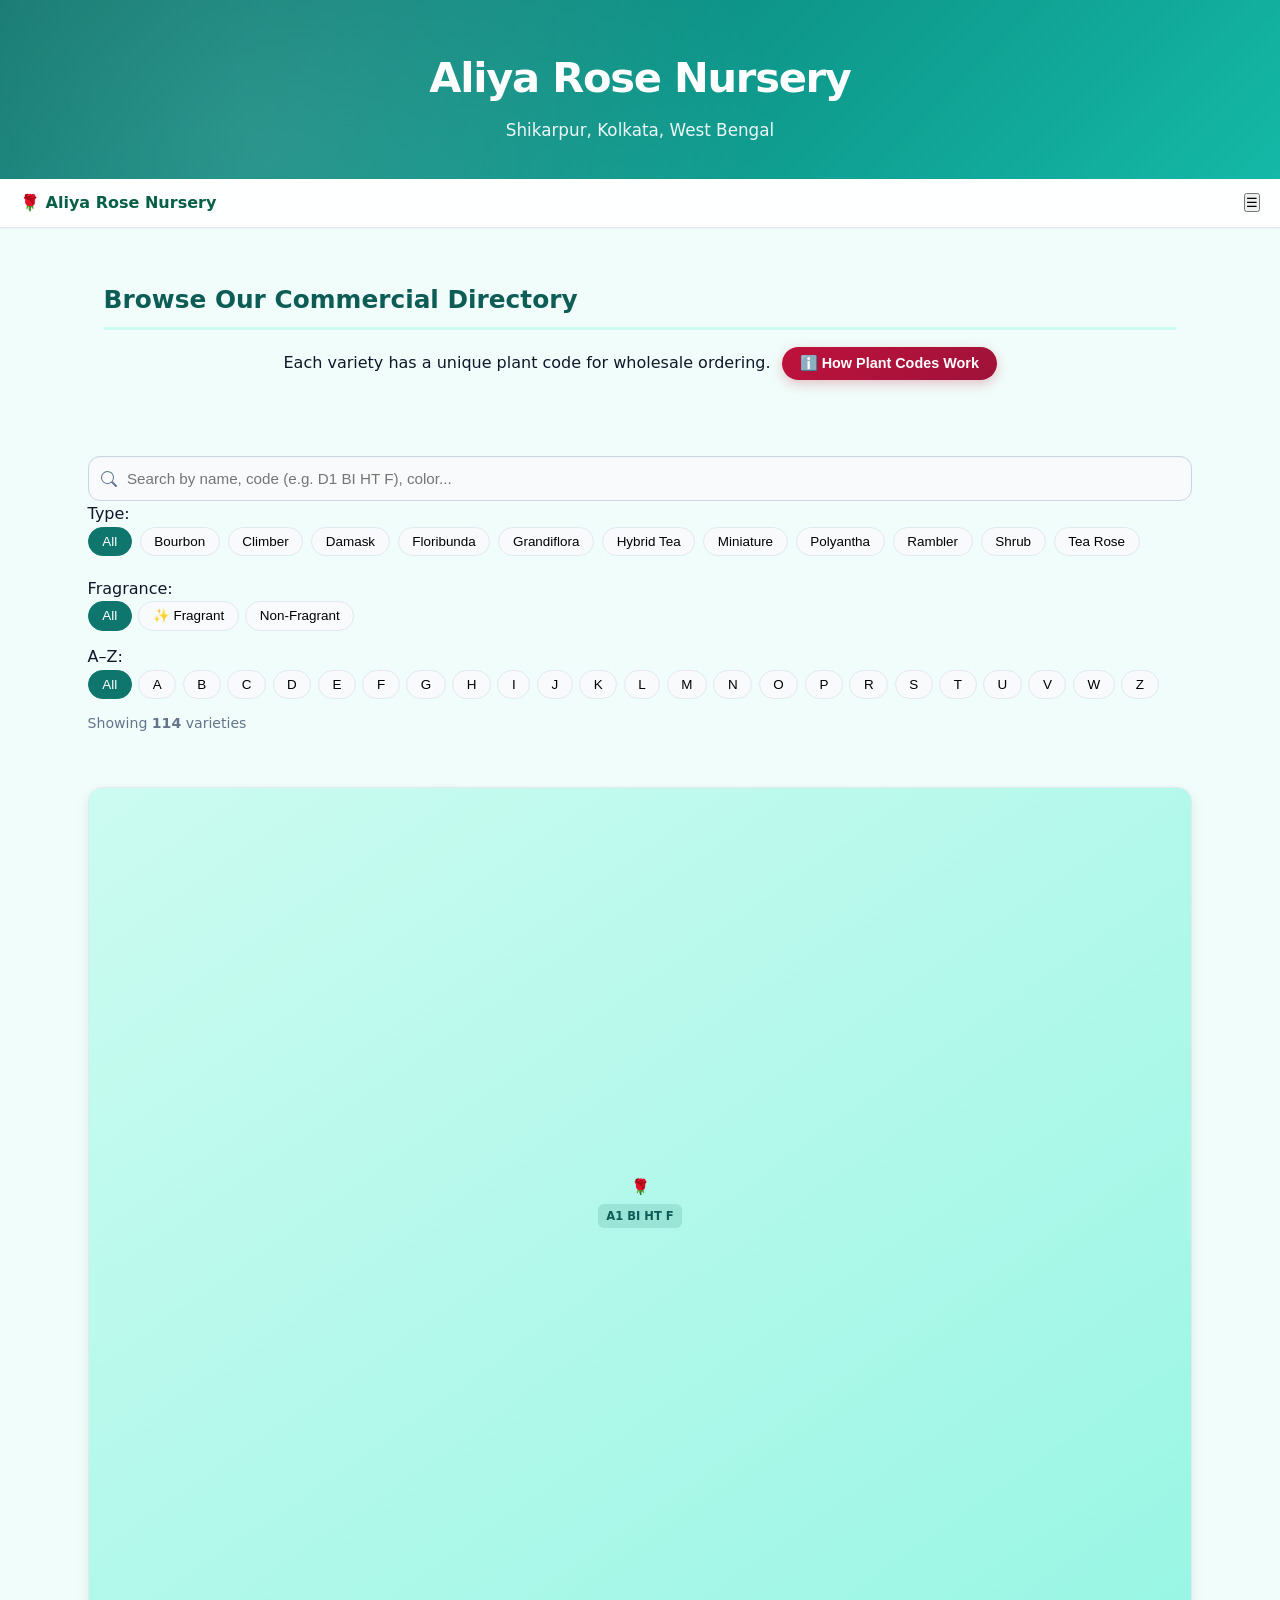
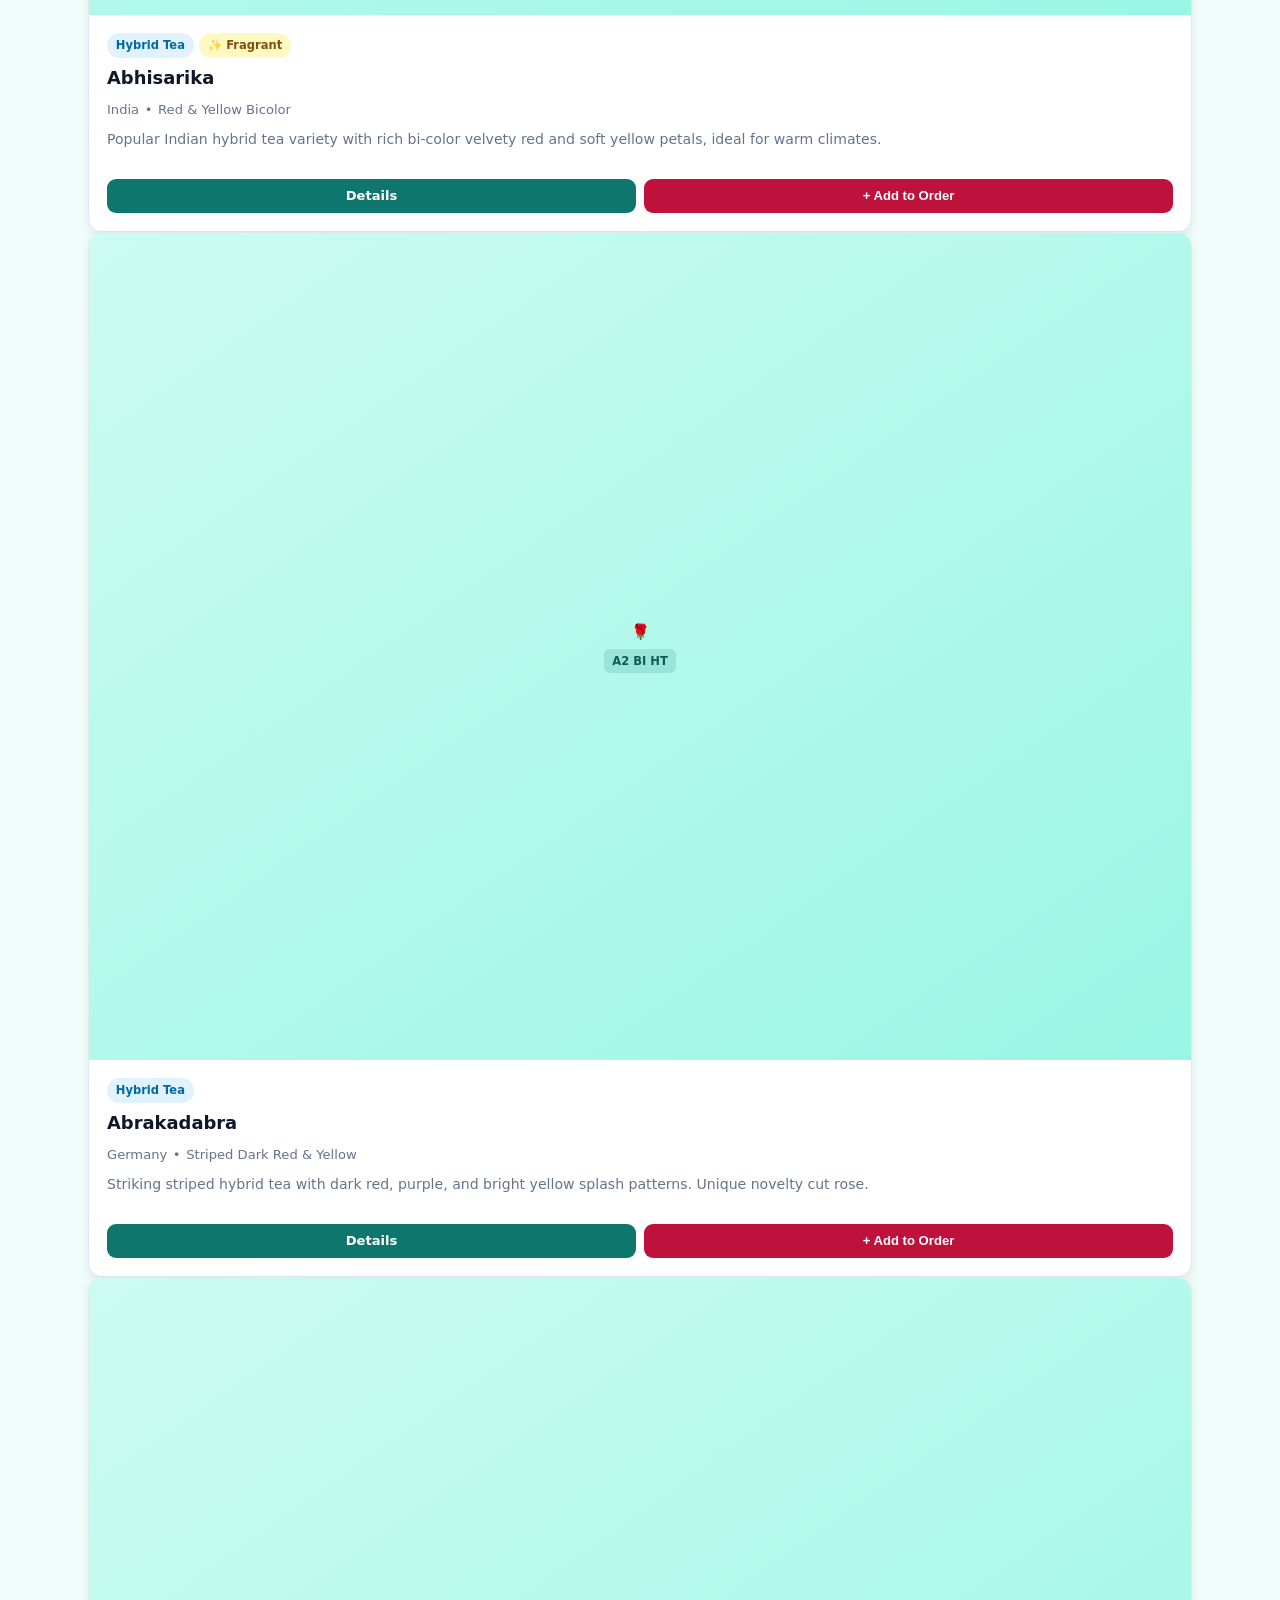
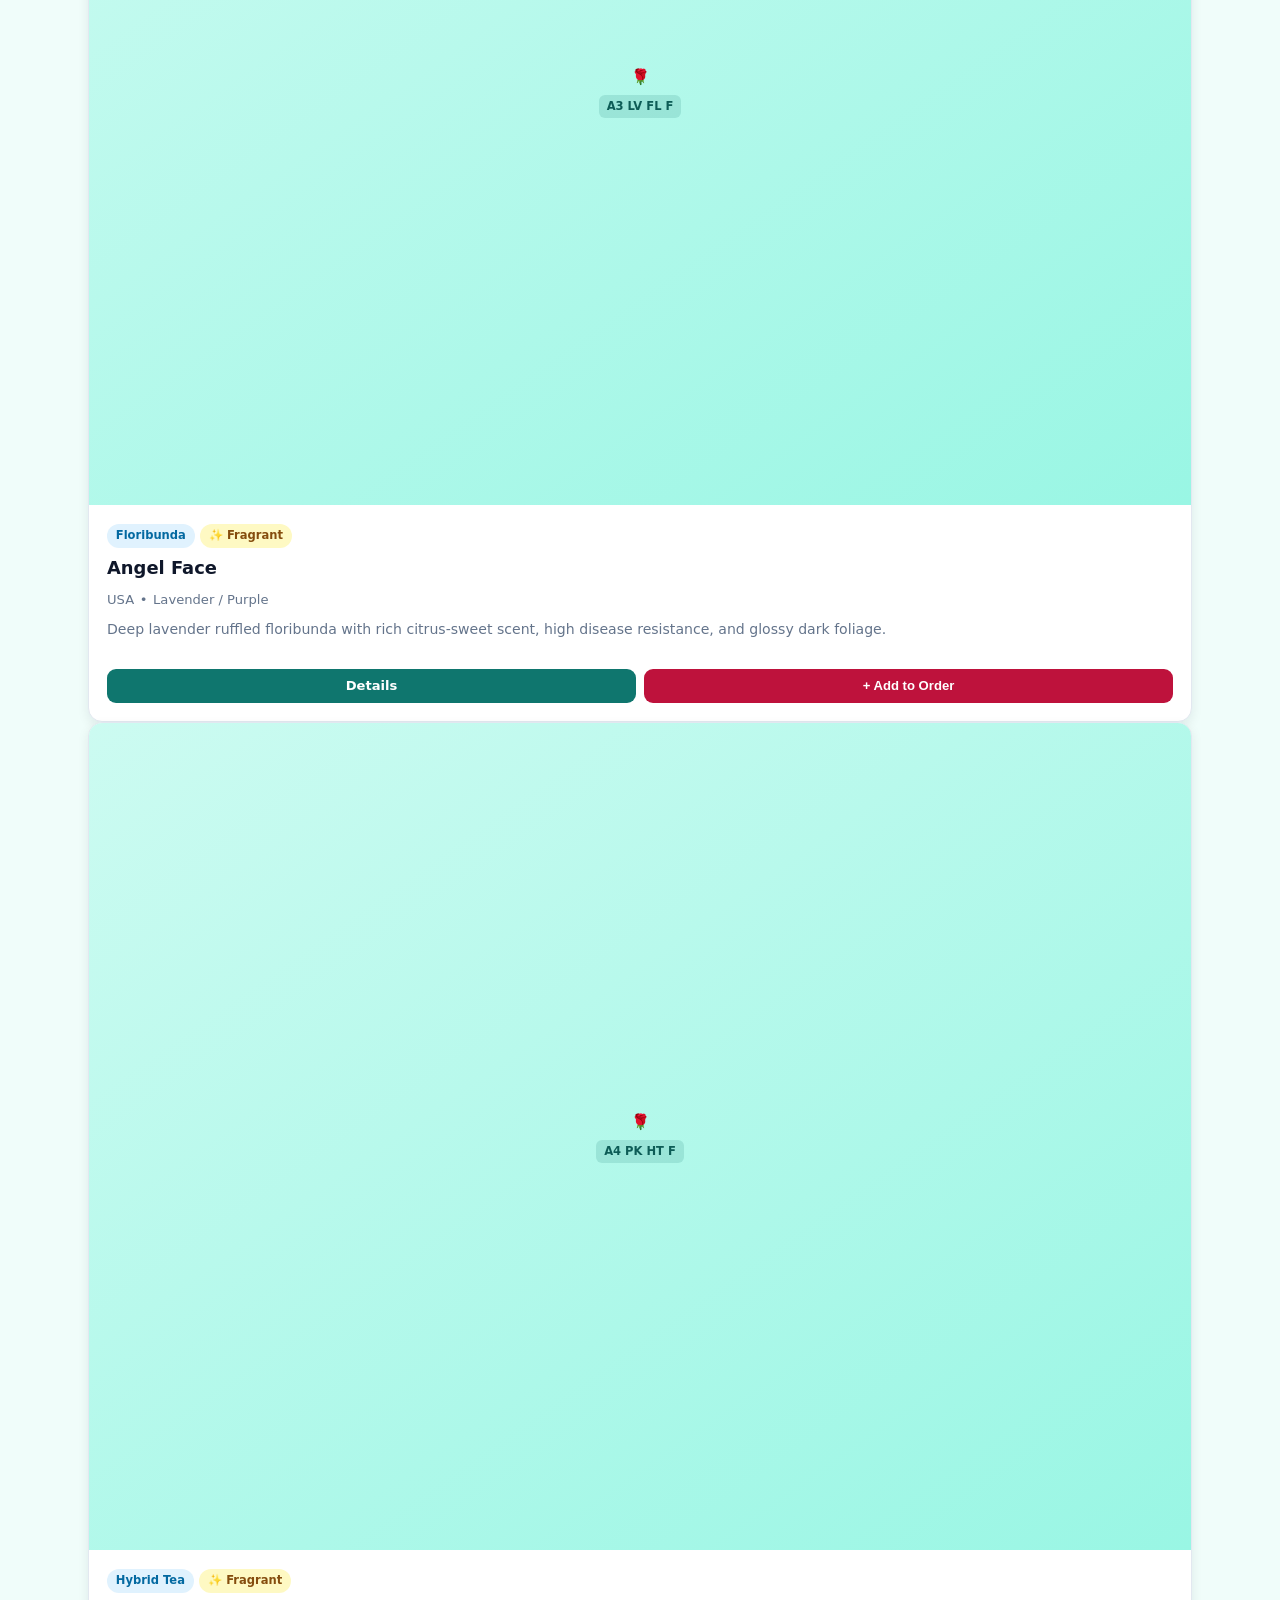
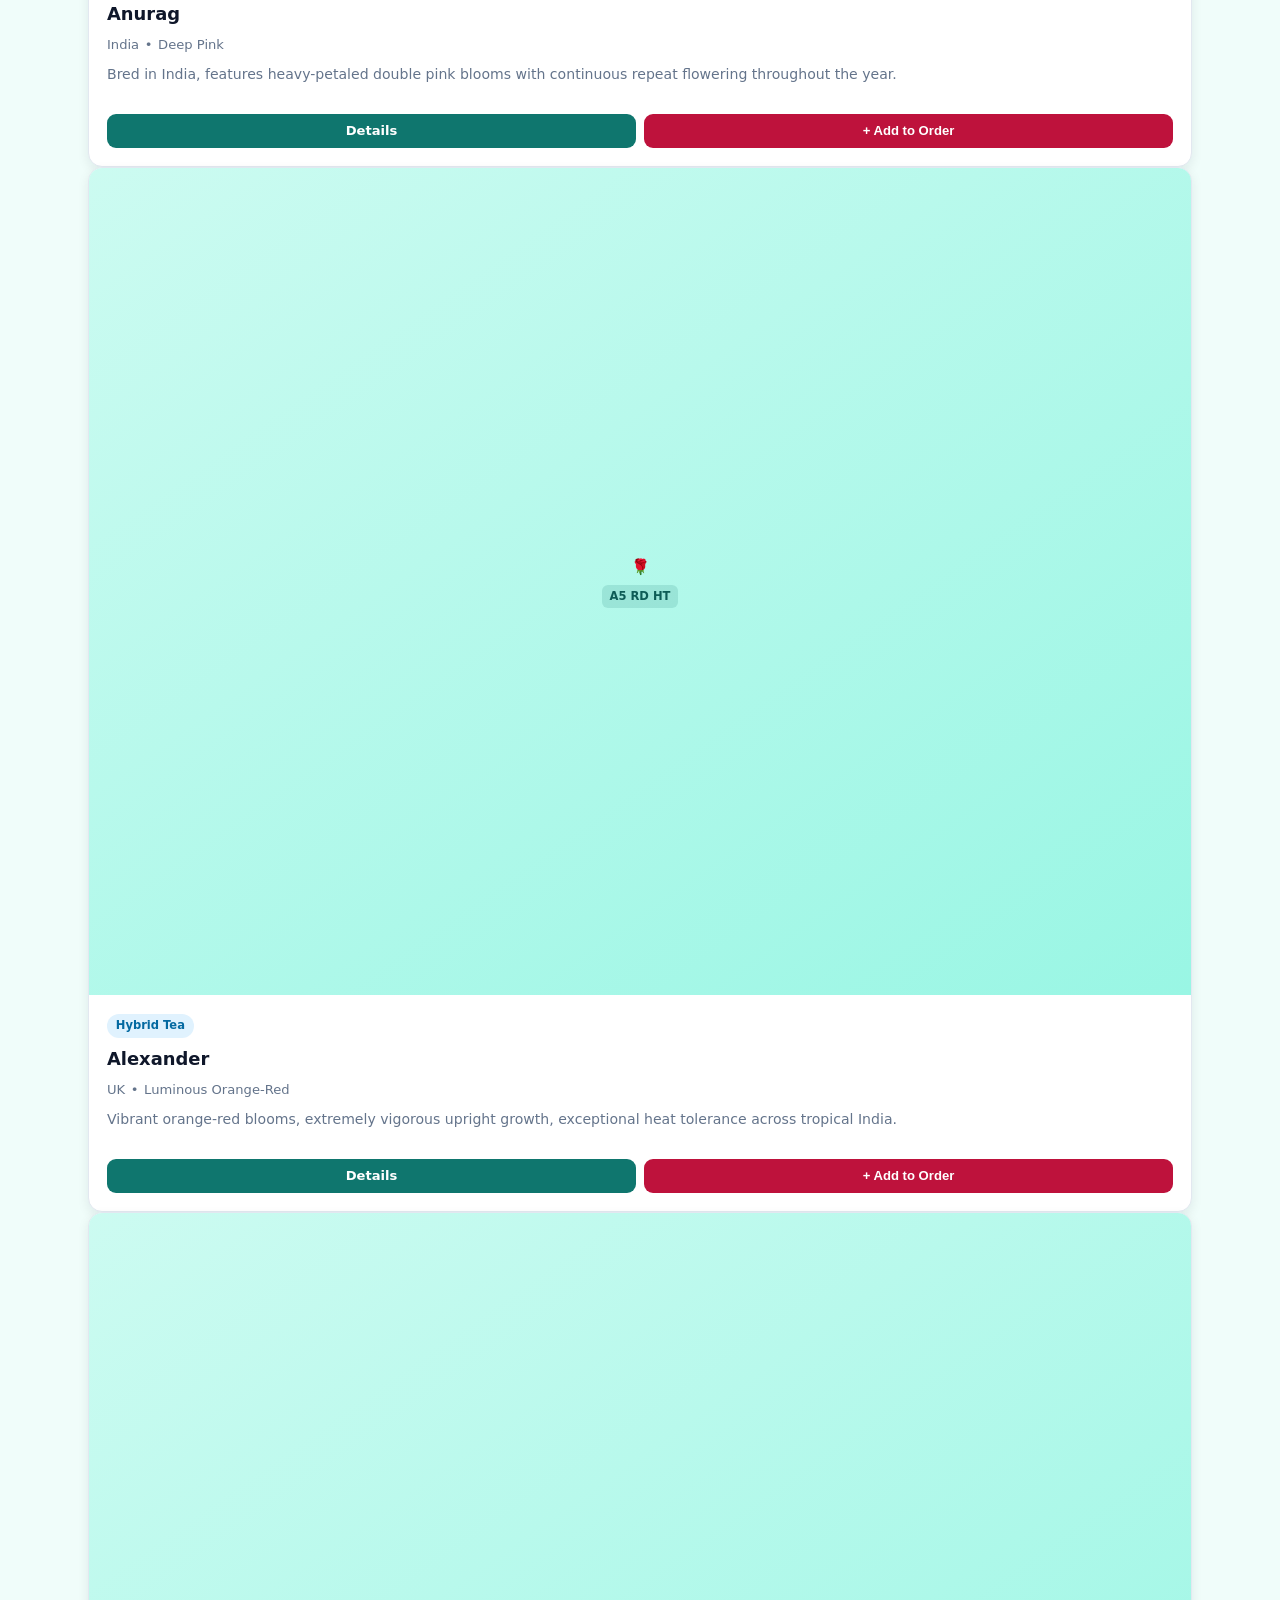
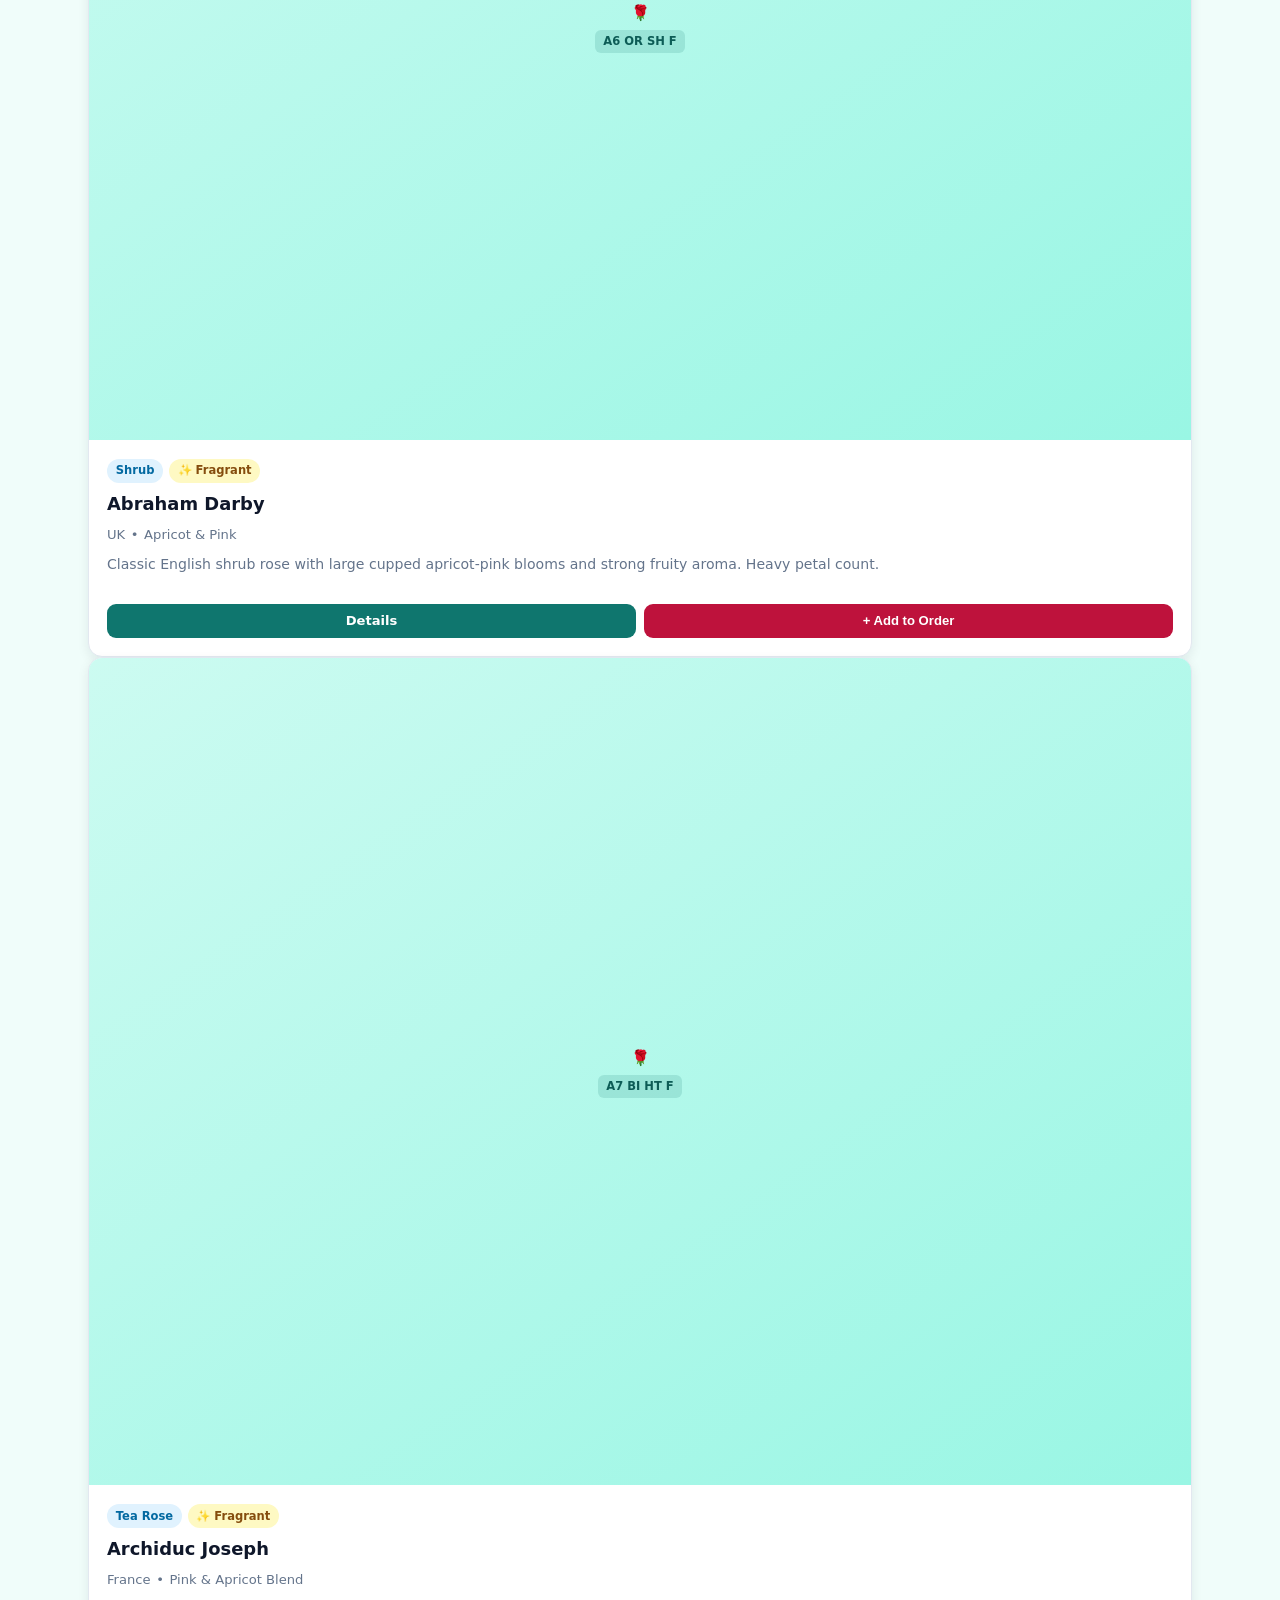
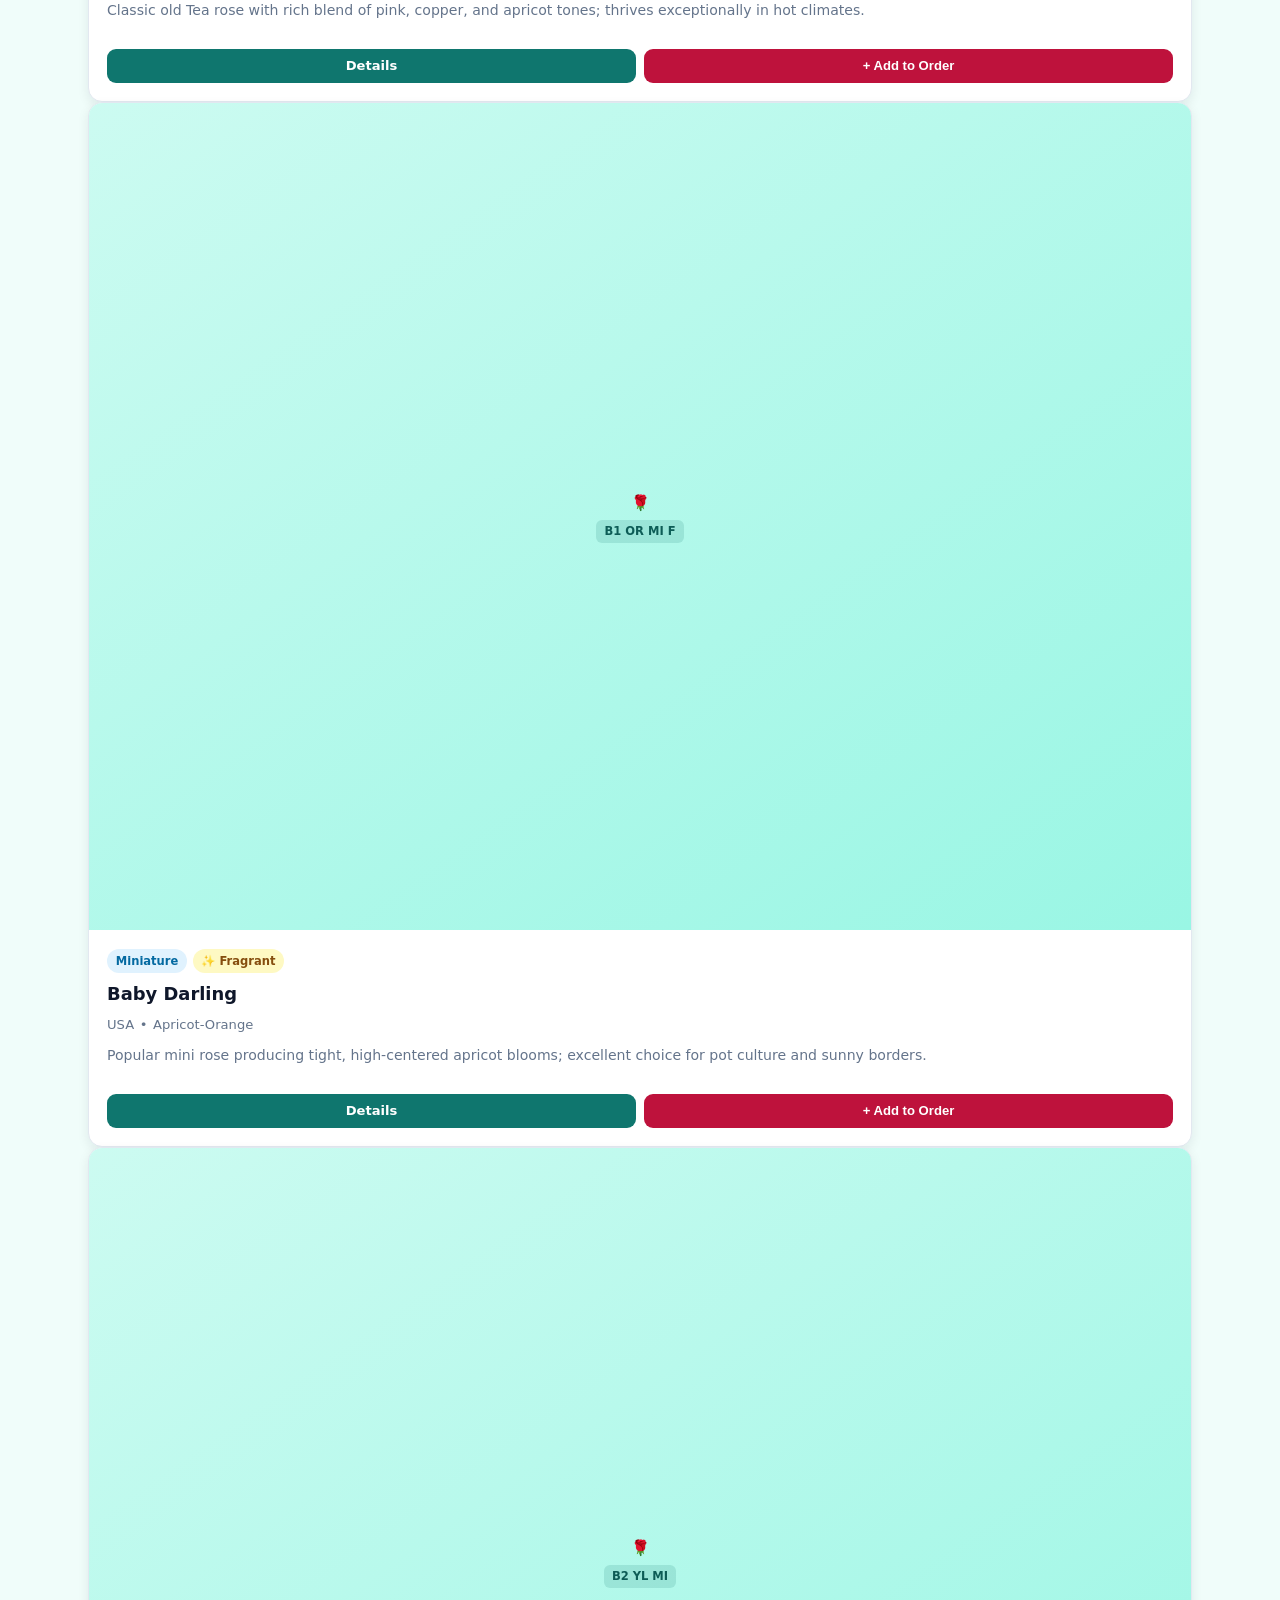
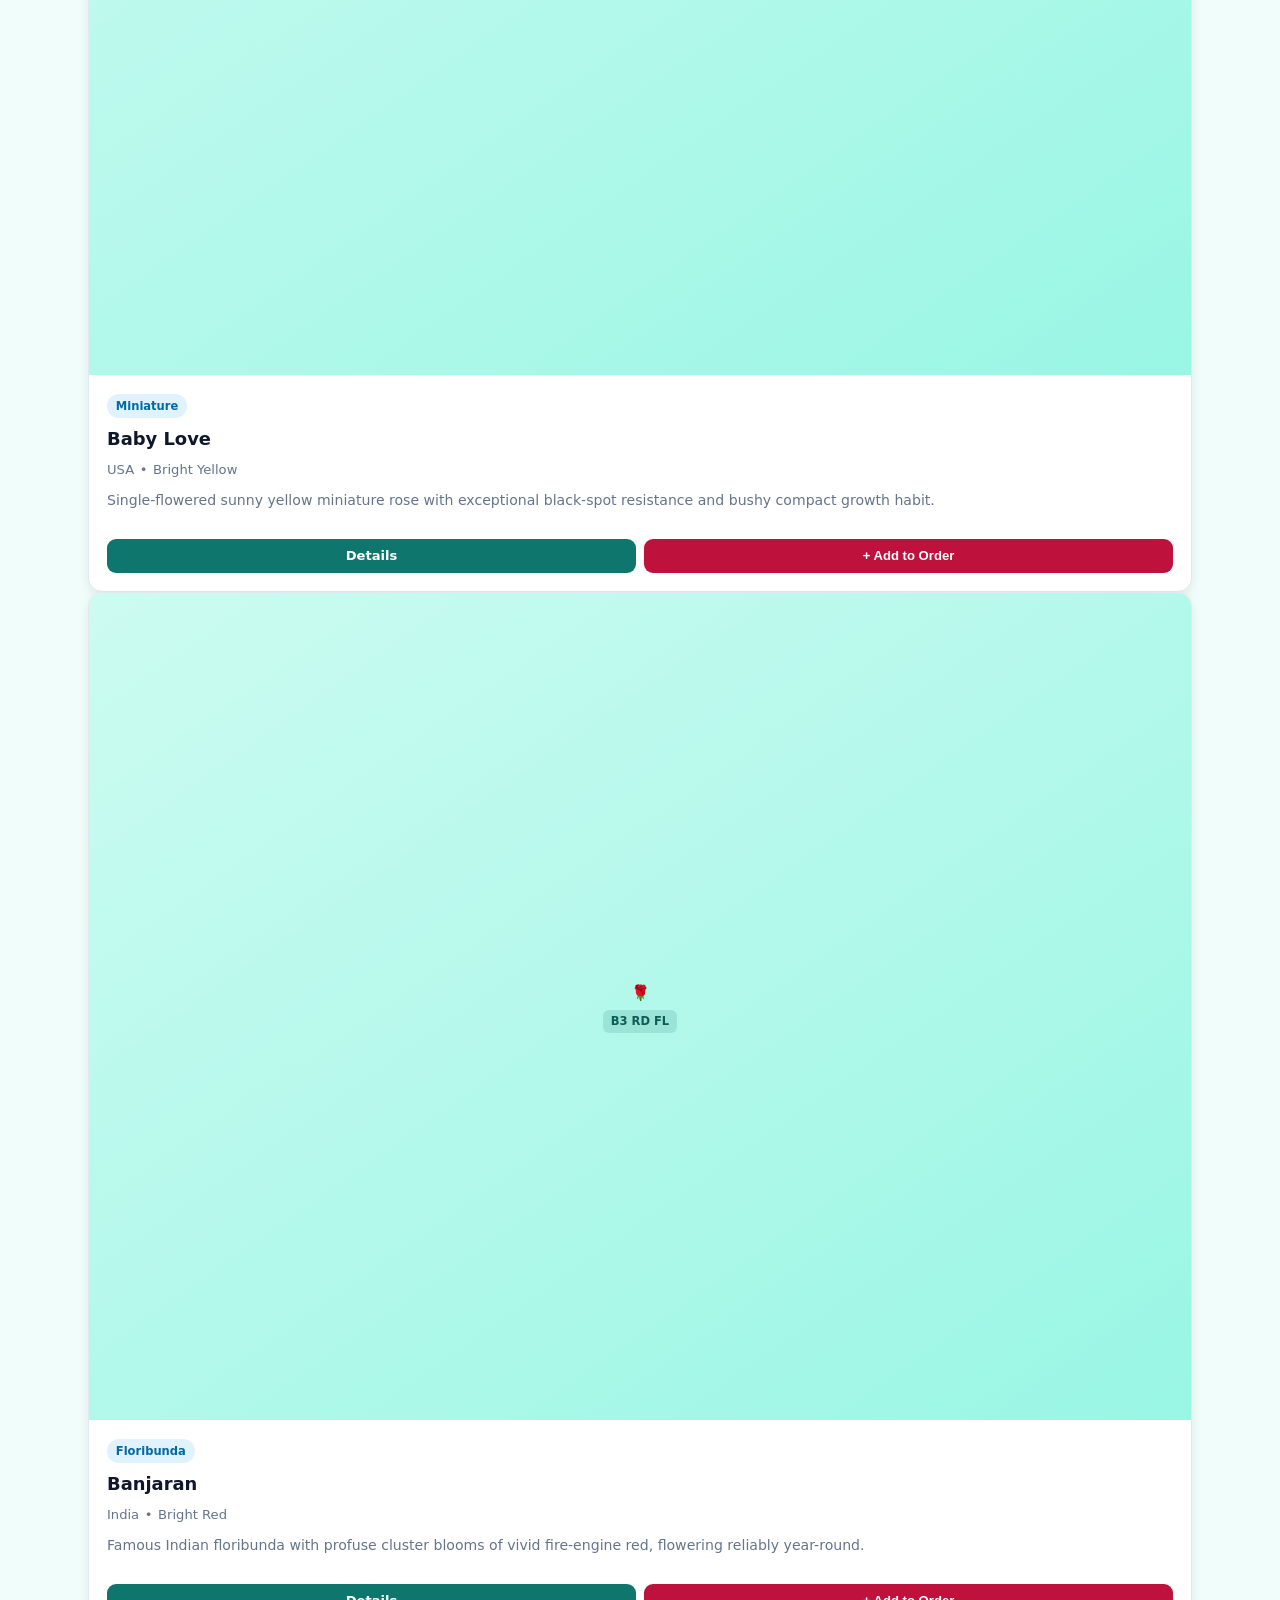
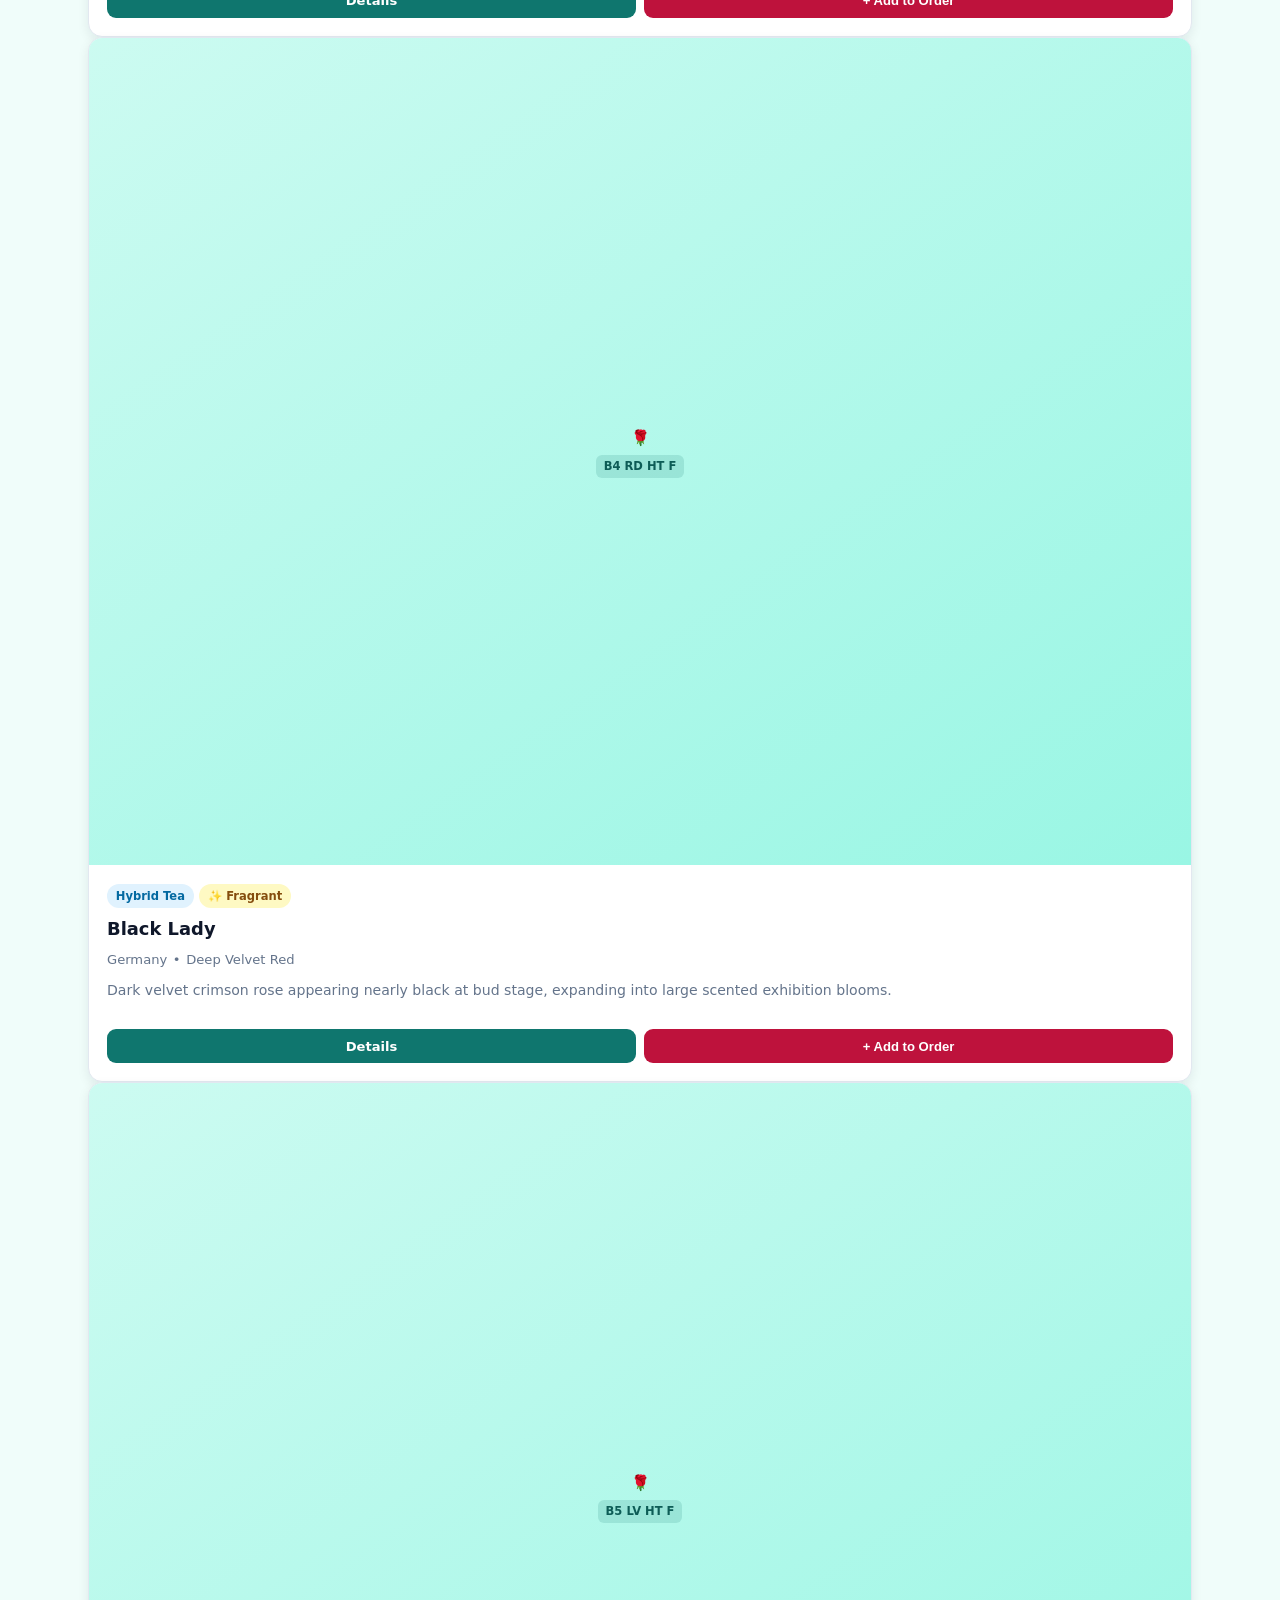
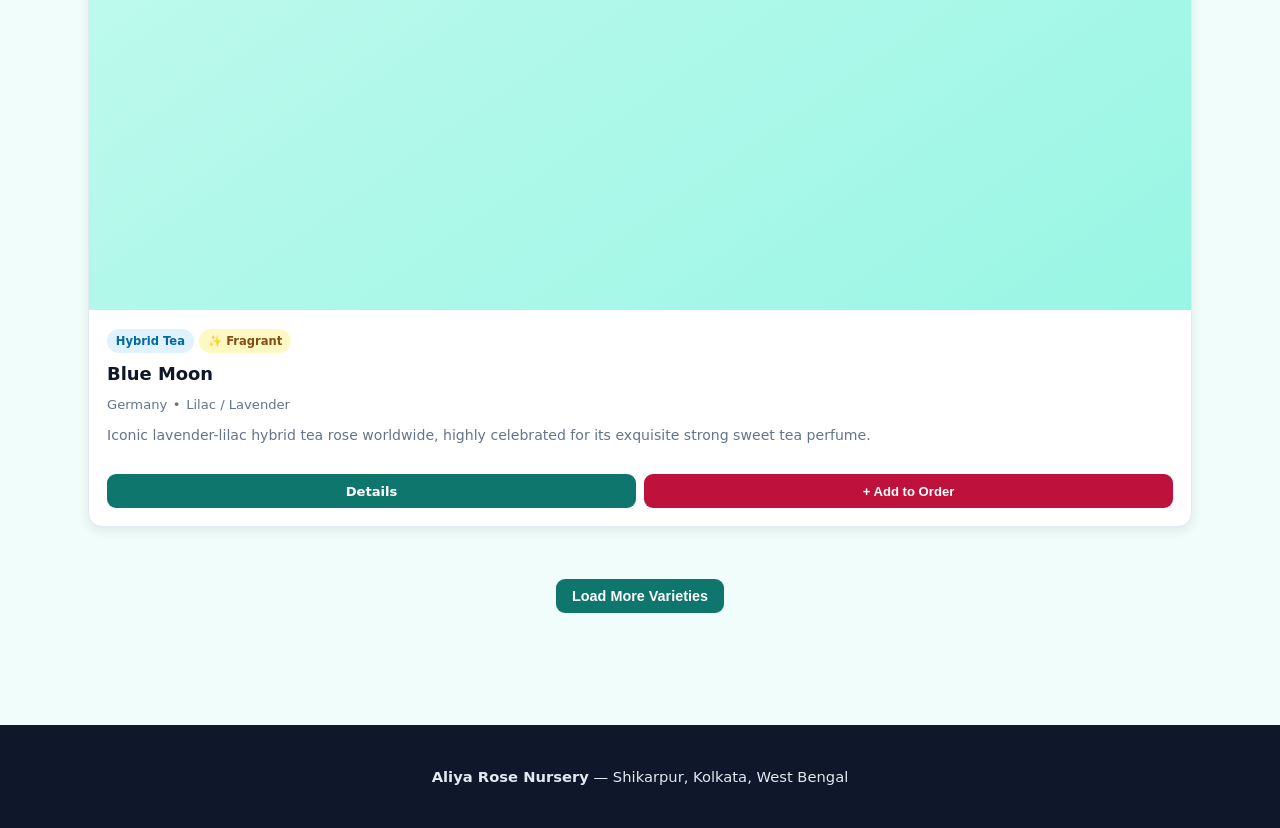
==== commit f49660c8: "Revamp styles and update script versions in index.html Enhanced styling for navbar, search bar, butt" ====
--- a/index.html
+++ b/index.html
@@ -6,28 +6,85 @@
   <title>Aliya Rose Nursery — Commercial Wholesale Catalog</title>
   <link rel="stylesheet" href="style.css">
   <style>
+    /* --- Modernized Navbar Brand --- */
+    .sticky-nav .nav-brand {
+      font-size: 1rem;
+      font-weight: 700;
+      color: #065f46;
+      text-decoration: none;
+      white-space: nowrap;
+      overflow: hidden;
+      text-overflow: ellipsis;
+      max-width: 70%;
+    }
+
+    /* --- Upgraded Search Bar Styling --- */
+    .search-bar input {
+      width: 100%;
+      padding: 0.8rem 1rem 0.8rem 2.4rem;
+      border: 1px solid #cbd5e1;
+      border-radius: 12px;
+      font-size: 0.95rem;
+      background: #f8fafc url('data:image/svg+xml;utf8,<svg xmlns="http://www.w3.org/2000/svg" width="16" height="16" fill="%2364748b" viewBox="0 0 16 16"><path d="M11.742 10.344a6.5 6.5 0 1 0-1.397 1.398h-.001c.03.04.062.078.098.115l3.85 3.85a1 1 0 0 0 1.415-1.414l-3.85-3.85a1.007 1.007 0 0 0-.115-.1zM12 6.5a5.5 5.5 0 1 1-11 0 5.5 5.5 0 0 1 11 0z"/></svg>') no-repeat 12px center;
+      box-shadow: inset 0 1px 2px rgba(0,0,0,0.03);
+      transition: all 0.2s ease;
+      box-sizing: border-box;
+    }
+    .search-bar input:focus {
+      outline: none;
+      border-color: #059669;
+      background-color: #ffffff;
+      box-shadow: 0 0 0 3px rgba(5, 150, 105, 0.15), inset 0 1px 2px rgba(0,0,0,0.03);
+    }
+
+    /* --- Organized Horizontal Scroll for Type Filters --- */
+    #typeFilters {
+      display: flex;
+      flex-wrap: nowrap;
+      overflow-x: auto;
+      gap: 0.5rem;
+      padding-bottom: 0.4rem;
+      scrollbar-width: thin;
+      -webkit-overflow-scrolling: touch;
+    }
+    #typeFilters::-webkit-scrollbar {
+      height: 4px;
+    }
+    #typeFilters::-webkit-scrollbar-thumb {
+      background: #cbd5e1;
+      border-radius: 4px;
+    }
+    #typeFilters .filter-chip {
+      flex: 0 0 auto;
+    }
+
+    /* --- Upgraded Pop-up Button & Graphics --- */
     .rules-btn {
-      background-color: #fdf2f4;
-      color: #be123c;
-      border: 1px solid #be123c;
-      padding: 0.35rem 0.85rem;
-      border-radius: 20px;
-      font-size: 0.85rem;
+      background: linear-gradient(135deg, #be123c, #9f1239);
+      color: #ffffff;
+      border: none;
+      padding: 0.5rem 1.1rem;
+      border-radius: 25px;
+      font-size: 0.9rem;
       font-weight: 600;
       cursor: pointer;
-      margin-left: 0.5rem;
+      margin-left: 0.4rem;
       vertical-align: middle;
+      box-shadow: 0 4px 12px rgba(190, 18, 60, 0.25);
       transition: all 0.2s ease;
     }
     .rules-btn:hover {
-      background-color: #be123c;
-      color: #ffffff;
-    }
+      transform: translateY(-1px);
+      box-shadow: 0 6px 16px rgba(190, 18, 60, 0.35);
+    }
+
+    /* --- Pop-up Modal Graphics & Shadows --- */
     .rules-modal-overlay {
       display: none;
       position: fixed;
       top: 0; left: 0; width: 100%; height: 100%;
-      background: rgba(0, 0, 0, 0.55);
+      background: rgba(15, 23, 42, 0.6);
+      backdrop-filter: blur(4px);
       z-index: 10000;
       align-items: center;
       justify-content: center;
@@ -39,84 +96,97 @@
     }
     .rules-modal-box {
       background: #ffffff;
-      max-width: 480px;
+      max-width: 460px;
       width: 100%;
-      border-radius: 12px;
-      padding: 1.5rem;
-      box-shadow: 0 10px 25px rgba(0, 0, 0, 0.25);
-      animation: popIn 0.2s ease-out;
+      border-radius: 16px;
+      padding: 1.8rem;
+      box-shadow: 0 20px 40px -10px rgba(0, 0, 0, 0.3), 0 0 0 1px rgba(0, 0, 0, 0.05);
+      animation: modalPopIn 0.25s cubic-bezier(0.16, 1, 0.3, 1);
     }
     .rules-modal-header {
       display: flex;
       justify-content: space-between;
       align-items: center;
-      border-bottom: 1px solid #e5e7eb;
-      padding-bottom: 0.75rem;
-      margin-bottom: 1rem;
+      border-bottom: 2px solid #f1f5f9;
+      padding-bottom: 0.85rem;
+      margin-bottom: 1.2rem;
     }
     .rules-modal-header h3 {
       margin: 0;
       color: #881337;
-      font-size: 1.15rem;
+      font-size: 1.2rem;
+      font-weight: 700;
     }
     .close-rules-btn {
-      background: none;
+      background: #f1f5f9;
       border: none;
-      font-size: 1.6rem;
-      line-height: 1;
-      color: #6b7280;
+      width: 32px; height: 32px;
+      border-radius: 50%;
+      font-size: 1.2rem;
+      display: flex;
+      align-items: center;
+      justify-content: center;
+      color: #475569;
       cursor: pointer;
+      transition: background 0.2s;
+    }
+    .close-rules-btn:hover {
+      background: #e2e8f0;
+      color: #1e293b;
     }
     .rules-modal-body p {
       margin-top: 0;
-      color: #374151;
+      color: #334155;
       font-size: 0.95rem;
+      line-height: 1.5;
     }
     .rules-modal-body ul {
       padding-left: 1.2rem;
-      color: #1f2937;
+      color: #1e293b;
       font-size: 0.92rem;
       line-height: 1.6;
       margin-bottom: 1.2rem;
     }
     .rules-modal-body li {
-      margin-bottom: 0.45rem;
+      margin-bottom: 0.5rem;
     }
     .watch-now-btn {
       width: 100%;
-      background-color: #be123c;
+      background: linear-gradient(135deg, #059669, #047857);
       color: #ffffff;
       border: none;
-      padding: 0.75rem 1rem;
+      padding: 0.85rem 1rem;
       font-size: 0.95rem;
       font-weight: 700;
-      border-radius: 8px;
+      border-radius: 10px;
       cursor: pointer;
       display: flex;
       align-items: center;
       justify-content: center;
       gap: 0.5rem;
-      transition: background 0.2s ease;
+      box-shadow: 0 4px 14px rgba(5, 150, 105, 0.25);
+      transition: all 0.2s ease;
     }
     .watch-now-btn:hover {
-      background-color: #9f1239;
+      transform: translateY(-1px);
+      box-shadow: 0 6px 18px rgba(5, 150, 105, 0.35);
     }
     .video-coming-soon-box {
       display: none;
       margin-top: 1rem;
-      background: #fdf2f4;
-      border: 1px dashed #be123c;
-      border-radius: 8px;
+      background: #f0fdf4;
+      border: 1px dashed #059669;
+      border-radius: 10px;
       padding: 1.2rem;
       text-align: center;
-      color: #881337;
-      animation: popIn 0.2s ease-out;
+      color: #065f46;
+      animation: modalPopIn 0.2s ease-out;
     }
     .video-coming-soon-box.show {
       display: block;
     }
-    @keyframes popIn {
-      from { transform: scale(0.95); opacity: 0; }
+    @keyframes modalPopIn {
+      from { transform: scale(0.92); opacity: 0; }
       to { transform: scale(1); opacity: 1; }
     }
   </style>
@@ -129,7 +199,7 @@
   </header>
 
   <nav class="sticky-nav">
-    <a href="index.html" class="nav-brand">🌹 Catalog</a>
+    <a href="index.html" class="nav-brand">🌹 Aliya Rose Nursery</a>
     <button class="menu-toggle" onclick="toggleMenu()">☰</button>
     <div class="nav-links" id="navLinks">
       <a href="index.html">Home</a>
@@ -151,7 +221,7 @@
     <!-- Search & Filters -->
     <section class="filters-section">
       <div class="search-bar">
-        <input type="text" id="searchInput" placeholder="Search by name, code (e.g. D1 BI HT F), color, or origin..." oninput="applyFilters()">
+        <input type="text" id="searchInput" placeholder="Search by name, code (e.g. D1 BI HT F), color..." oninput="applyFilters()">
       </div>
 
       <div class="filter-group">
@@ -215,7 +285,7 @@
         <div id="videoComingSoonBox" class="video-coming-soon-box">
           <div style="font-size: 1.8rem; margin-bottom: 0.3rem;">🎥</div>
           <strong style="font-size: 1.05rem; display: block; margin-bottom: 0.25rem;">Video Coming Soon!</strong>
-          <span style="font-size: 0.88rem; color: #4b5563;">We are preparing a step-by-step video guide explaining our nursery plant codes.</span>
+          <span style="font-size: 0.88rem; color: #047857;">We are preparing a step-by-step video guide explaining our nursery plant codes.</span>
         </div>
       </div>
     </div>
@@ -226,15 +296,14 @@
   </footer>
 
   <!-- Data & Logic -->
-  <script src="roses-data.js?v=4"></script>
-  <script src="script.js?v=4"></script>
+  <script src="roses-data.js?v=5"></script>
+  <script src="script.js?v=5"></script>
   <script>
     function openRulesModal() {
       document.getElementById("rulesModal").classList.add("show");
     }
     function closeRulesModal() {
       document.getElementById("rulesModal").classList.remove("show");
-      // Reset video notice when modal closes
       document.getElementById("videoComingSoonBox").classList.remove("show");
       document.getElementById("watchNowBtn").style.display = "flex";
     }
